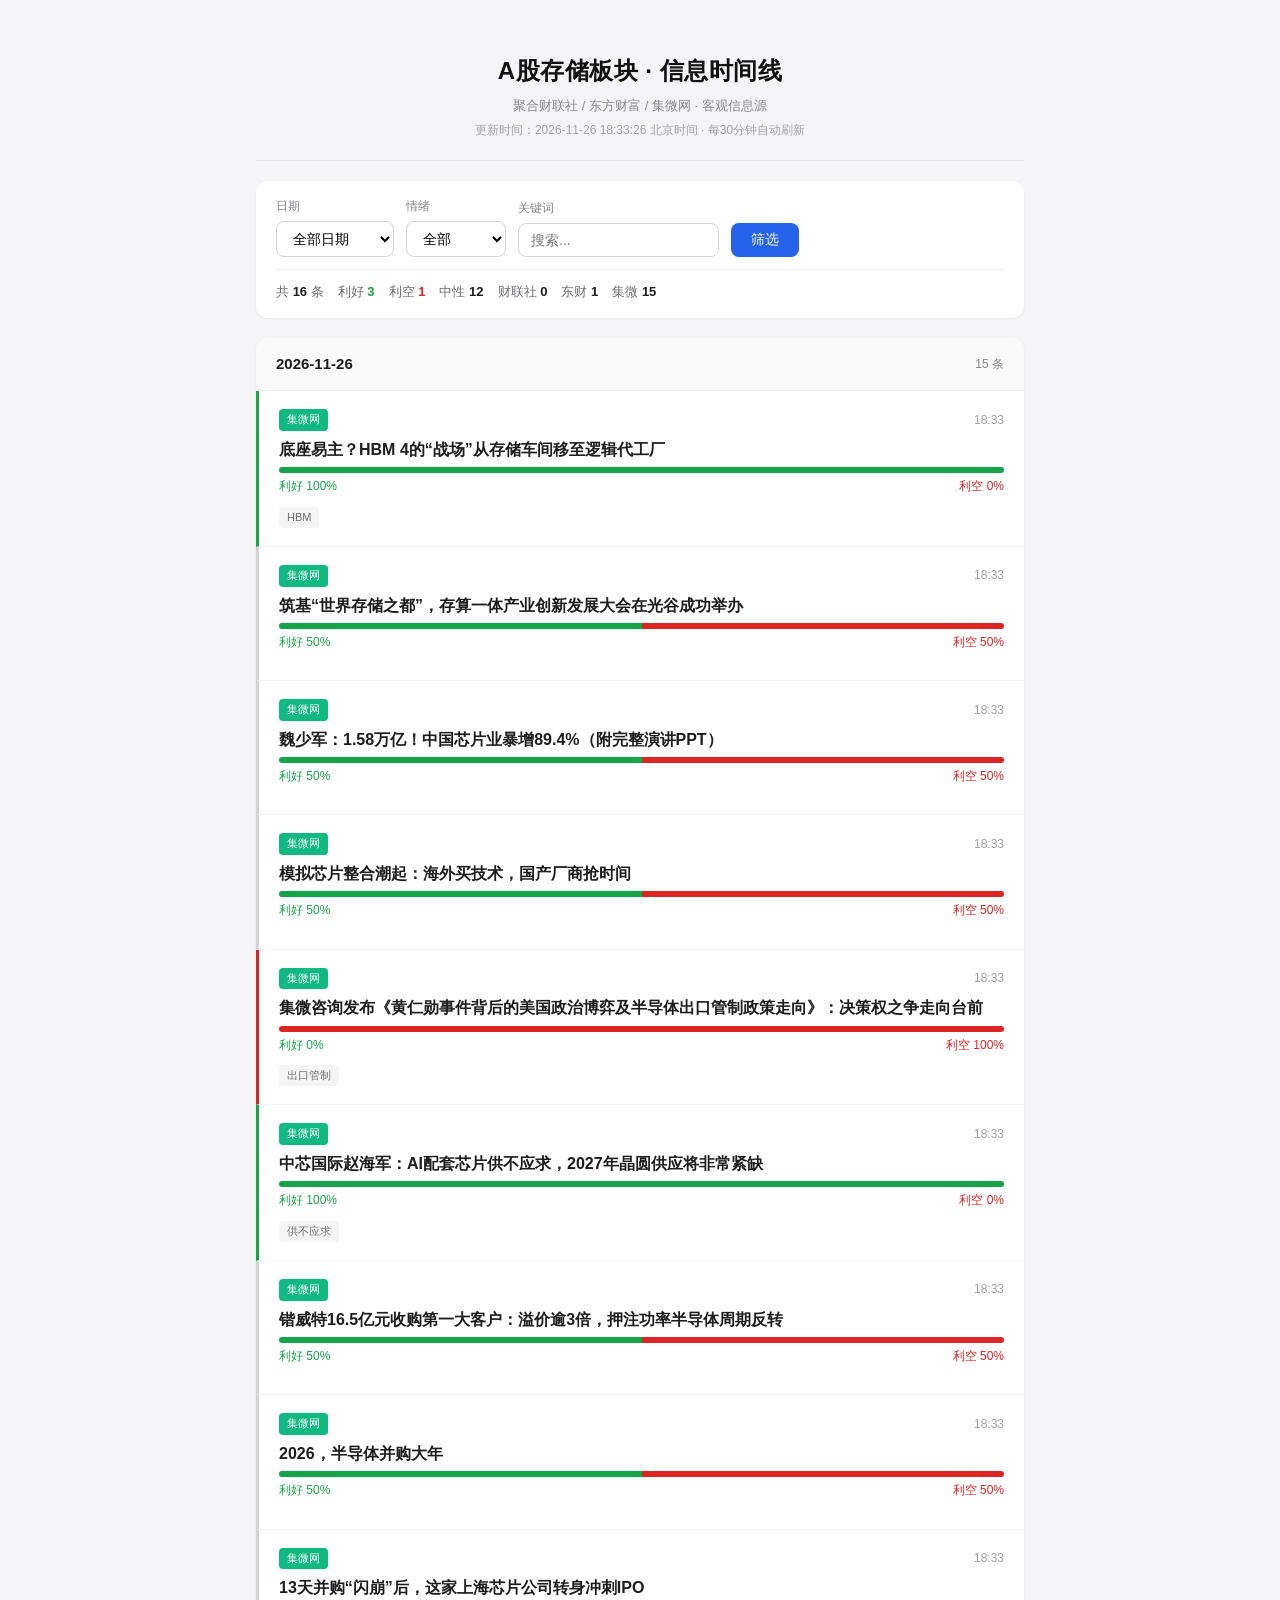
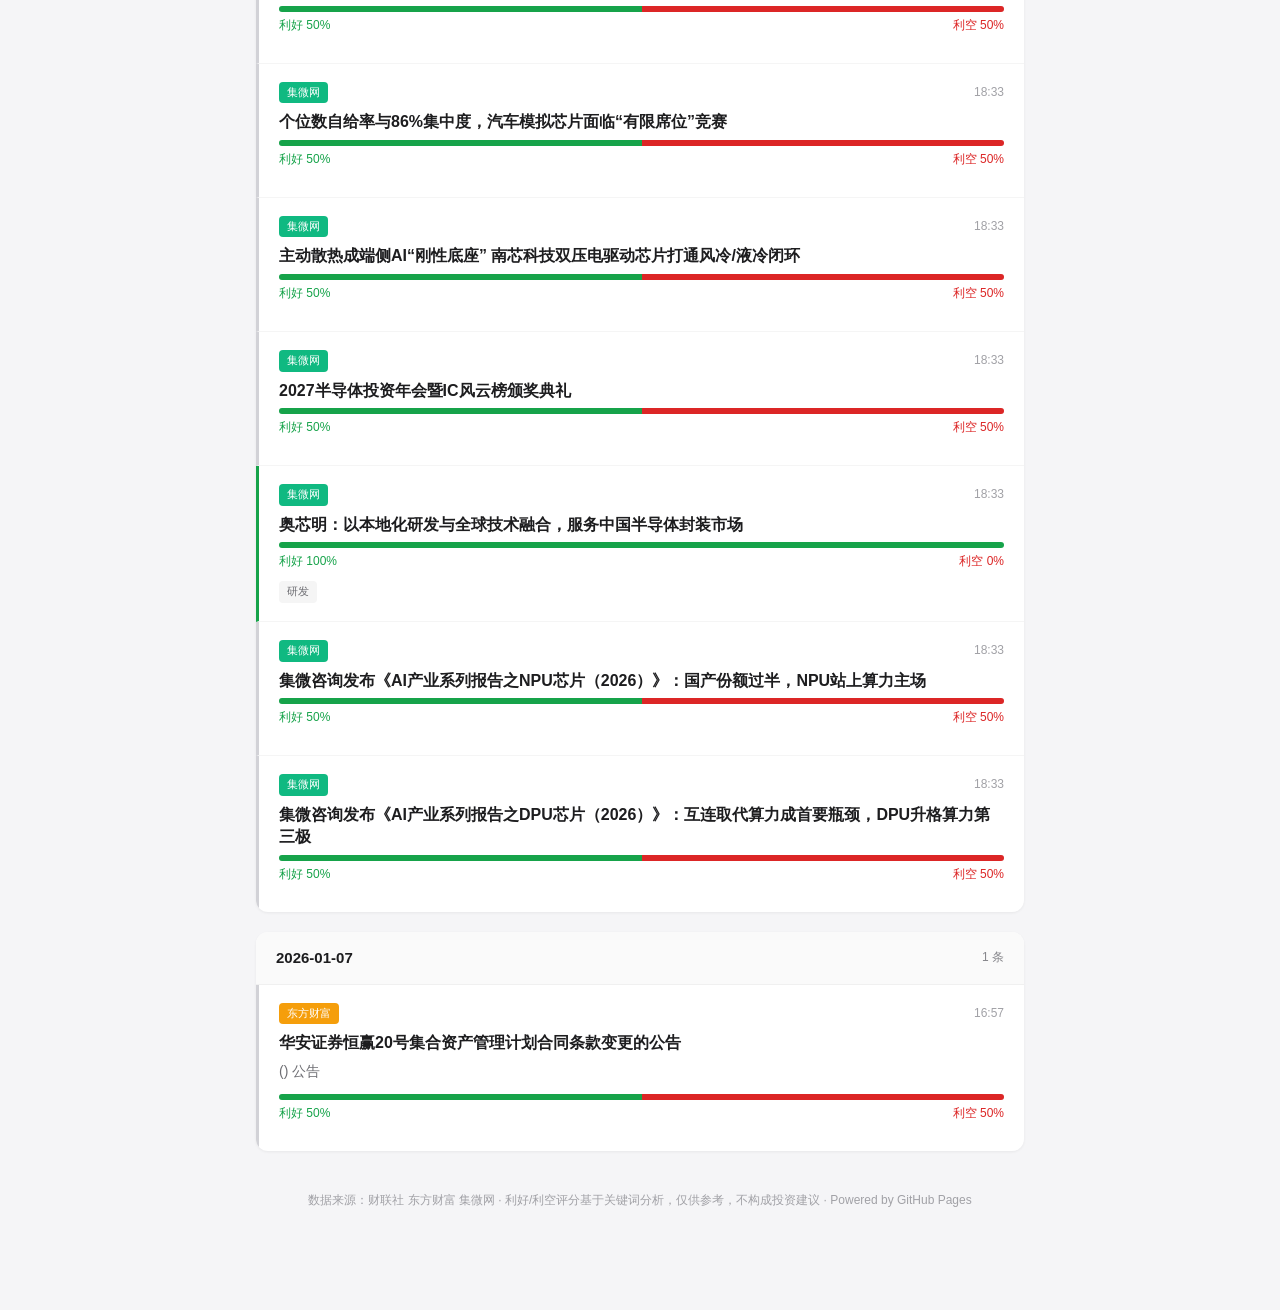
==== docs/index.html @ 9d56279b "auto update 2026-11-26 18:33" ====
<!DOCTYPE html>
<html lang="zh-CN">
<head>
<meta charset="UTF-8">
<meta name="viewport" content="width=device-width, initial-scale=1.0">
<title>A股存储板块 · 信息时间线</title>
<style>
*,*::before,*::after{box-sizing:border-box;margin:0;padding:0}
body{font-family:-apple-system,BlinkMacSystemFont,"Segoe UI","PingFang SC","Hiragino Sans GB","Microsoft YaHei",sans-serif;background:#f5f5f7;color:#1d1d1f;line-height:1.6}
a{color:#2563eb;text-decoration:none}a:hover{text-decoration:underline}
.app{max-width:800px;margin:0 auto;padding:20px 16px 60px}
.header{text-align:center;padding:32px 0 20px;border-bottom:1px solid #e5e5e5;margin-bottom:20px}
.header h1{font-size:24px;font-weight:700;color:#111;letter-spacing:.5px}
.subtitle{font-size:13px;color:#86868b;margin-top:6px}
.update-time{font-size:12px;color:#a1a1a6;margin-top:4px}
.toolbar{background:#fff;border-radius:12px;padding:16px 20px;margin-bottom:20px;box-shadow:0 1px 3px rgba(0,0,0,.06)}
.filter-row{display:flex;gap:12px;align-items:flex-end;flex-wrap:wrap}
.filter-group{display:flex;flex-direction:column;gap:4px}
.filter-group label{font-size:12px;color:#86868b;font-weight:500}
.filter-group select,.filter-group input{padding:8px 12px;border:1px solid #d2d2d7;border-radius:8px;font-size:14px;outline:none;background:#fff;min-width:100px}
.filter-group select:focus,.filter-group input:focus{border-color:#2563eb;box-shadow:0 0 0 3px rgba(37,99,235,.1)}
.btn{padding:8px 20px;background:#2563eb;color:#fff;border:none;border-radius:8px;font-size:14px;cursor:pointer;font-weight:500}
.btn:hover{background:#1d4ed8}
.stats-bar{display:flex;gap:14px;margin-top:12px;padding-top:12px;border-top:1px solid #f0f0f0;flex-wrap:wrap;font-size:13px;color:#6e6e73}
.stats-bar strong{color:#1d1d1f}.bullish strong{color:#16a34a}.bearish strong{color:#dc2626}
.timeline{display:flex;flex-direction:column;gap:20px}
.day-group{background:#fff;border-radius:12px;overflow:hidden;box-shadow:0 1px 3px rgba(0,0,0,.06)}
.day-header{padding:14px 20px;background:#fafafa;border-bottom:1px solid #f0f0f0;display:flex;justify-content:space-between;align-items:center}
.day-label{font-weight:600;font-size:15px}
.day-count{font-size:12px;color:#86868b}
.event-card{padding:18px 20px;border-bottom:1px solid #f5f5f5;transition:background .15s}
.event-card:last-child{border-bottom:none}
.event-card:hover{background:#fafafa}
.sentiment-bullish{border-left:3px solid #16a34a}
.sentiment-bearish{border-left:3px solid #dc2626}
.sentiment-neutral{border-left:3px solid #d2d2d7}
.event-header{display:flex;justify-content:space-between;align-items:center;margin-bottom:8px}
.source-badge{display:inline-block;padding:2px 8px;border-radius:4px;font-size:11px;color:#fff;font-weight:500}
.event-time{font-size:12px;color:#a1a1a6}
.event-title{font-size:16px;font-weight:600;margin-bottom:6px;line-height:1.4}
.event-title a{color:inherit}.event-title a:hover{color:#2563eb;text-decoration:none}
.event-summary{font-size:14px;color:#6e6e73;margin-bottom:12px;line-height:1.5}
.sentiment-bar-container{margin-bottom:10px}
.sentiment-bar{height:6px;border-radius:3px;overflow:hidden;display:flex;background:#f0f0f0}
.bullish-fill{background:#16a34a;height:100%}
.bearish-fill{background:#dc2626;height:100%}
.sentiment-labels{display:flex;justify-content:space-between;margin-top:4px;font-size:12px;font-weight:500}
.bullish-label{color:#16a34a}.bearish-label{color:#dc2626}
.event-footer{margin-top:4px}
.event-tags{display:flex;flex-wrap:wrap;gap:6px}
.stock-tag{display:inline-block;padding:2px 8px;background:#eff6ff;color:#1e40af;border-radius:4px;font-size:12px;font-weight:500}
.kw-tag{display:inline-block;padding:2px 8px;background:#f5f5f5;color:#6e6e73;border-radius:4px;font-size:11px}
.footer{text-align:center;padding:40px 0;color:#a1a1a6;font-size:12px}
@media(max-width:600px){.filter-row{flex-direction:column}.event-card{padding:14px 16px}.stats-bar{gap:8px;font-size:12px}}
</style>
</head>
<body>
<div class="app">
<header class="header">
<h1>A股存储板块 · 信息时间线</h1>
<p class="subtitle">聚合财联社 / 东方财富 / 集微网 · 客观信息源</p>
<p class="update-time">更新时间：2026-11-26 18:33:26 北京时间 · 每30分钟自动刷新</p>
</header>
<div class="toolbar">
<div class="filter-row">
<div class="filter-group"><label>日期</label><select id="dateFilter"><option value="">全部日期</option></select></div>
<div class="filter-group"><label>情绪</label><select id="sentimentFilter"><option value="all">全部</option><option value="bullish">利好</option><option value="bearish">利空</option><option value="neutral">中性</option></select></div>
<div class="filter-group"><label>关键词</label><input type="text" id="keywordFilter" placeholder="搜索..."></div>
<button class="btn" id="searchBtn">筛选</button>
</div>
<div class="stats-bar">
<span>共 <strong id="statTotal">0</strong> 条</span>
<span class="bullish">利好 <strong id="statBullish">0</strong></span>
<span class="bearish">利空 <strong id="statBearish">0</strong></span>
<span>中性 <strong id="statNeutral">0</strong></span>
<span>财联社 <strong id="statCls">0</strong></span>
<span>东财 <strong id="statEm">0</strong></span>
<span>集微 <strong id="statJw">0</strong></span>
</div>
</div>
<main class="timeline" id="timeline"></main>
<footer class="footer">数据来源：财联社 东方财富 集微网 · 利好/利空评分基于关键词分析，仅供参考，不构成投资建议 · Powered by GitHub Pages</footer>
</div>
<script>
var DATA = {"events": [{"title": "底座易主？HBM 4的“战场”从存储车间移至逻辑代工厂", "summary": "底座易主？HBM 4的“战场”从存储车间移至逻辑代工厂", "source": "jiwei", "source_url": "https://www.laoyaoba.com/n/1146400", "published_at": "2026-11-26T18:33:25", "stocks": [], "stock_names": [], "bullish_pct": 100, "bearish_pct": 0, "sentiment": "bullish", "keywords_matched": ["HBM"]}, {"title": "筑基“世界存储之都”，存算一体产业创新发展大会在光谷成功举办", "summary": "筑基“世界存储之都”，存算一体产业创新发展大会在光谷成功举办", "source": "jiwei", "source_url": "https://www.laoyaoba.com/n/1144261", "published_at": "2026-11-26T18:33:25", "stocks": [], "stock_names": [], "bullish_pct": 50, "bearish_pct": 50, "sentiment": "neutral", "keywords_matched": []}, {"title": "魏少军：1.58万亿！中国芯片业暴增89.4%（附完整演讲PPT）", "summary": "魏少军：1.58万亿！中国芯片业暴增89.4%（附完整演讲PPT）", "source": "jiwei", "source_url": "https://www.laoyaoba.com/n/1143173", "published_at": "2026-11-26T18:33:25", "stocks": [], "stock_names": [], "bullish_pct": 50, "bearish_pct": 50, "sentiment": "neutral", "keywords_matched": []}, {"title": "模拟芯片整合潮起：海外买技术，国产厂商抢时间", "summary": "模拟芯片整合潮起：海外买技术，国产厂商抢时间", "source": "jiwei", "source_url": "https://www.laoyaoba.com/n/1142632", "published_at": "2026-11-26T18:33:25", "stocks": [], "stock_names": [], "bullish_pct": 50, "bearish_pct": 50, "sentiment": "neutral", "keywords_matched": []}, {"title": "集微咨询发布《黄仁勋事件背后的美国政治博弈及半导体出口管制政策走向》：决策权之争走向台前", "summary": "集微咨询发布《黄仁勋事件背后的美国政治博弈及半导体出口管制政策走向》：决策权之争走向台前", "source": "jiwei", "source_url": "https://www.laoyaoba.com/n/1140486", "published_at": "2026-11-26T18:33:25", "stocks": [], "stock_names": [], "bullish_pct": 0, "bearish_pct": 100, "sentiment": "bearish", "keywords_matched": ["出口管制"]}, {"title": "中芯国际赵海军：AI配套芯片供不应求，2027年晶圆供应将非常紧缺", "summary": "中芯国际赵海军：AI配套芯片供不应求，2027年晶圆供应将非常紧缺", "source": "jiwei", "source_url": "https://www.laoyaoba.com/n/1140103", "published_at": "2026-11-26T18:33:25", "stocks": [], "stock_names": [], "bullish_pct": 100, "bearish_pct": 0, "sentiment": "bullish", "keywords_matched": ["供不应求"]}, {"title": "锴威特16.5亿元收购第一大客户：溢价逾3倍，押注功率半导体周期反转", "summary": "锴威特16.5亿元收购第一大客户：溢价逾3倍，押注功率半导体周期反转", "source": "jiwei", "source_url": "https://www.laoyaoba.com/n/1139674", "published_at": "2026-11-26T18:33:25", "stocks": [], "stock_names": [], "bullish_pct": 50, "bearish_pct": 50, "sentiment": "neutral", "keywords_matched": []}, {"title": "2026，半导体并购大年", "summary": "2026，半导体并购大年", "source": "jiwei", "source_url": "https://www.laoyaoba.com/n/1139055", "published_at": "2026-11-26T18:33:25", "stocks": [], "stock_names": [], "bullish_pct": 50, "bearish_pct": 50, "sentiment": "neutral", "keywords_matched": []}, {"title": "13天并购“闪崩”后，这家上海芯片公司转身冲刺IPO", "summary": "13天并购“闪崩”后，这家上海芯片公司转身冲刺IPO", "source": "jiwei", "source_url": "https://www.laoyaoba.com/n/1138943", "published_at": "2026-11-26T18:33:25", "stocks": [], "stock_names": [], "bullish_pct": 50, "bearish_pct": 50, "sentiment": "neutral", "keywords_matched": []}, {"title": "个位数自给率与86%集中度，汽车模拟芯片面临“有限席位”竞赛", "summary": "个位数自给率与86%集中度，汽车模拟芯片面临“有限席位”竞赛", "source": "jiwei", "source_url": "https://www.laoyaoba.com/n/1138867", "published_at": "2026-11-26T18:33:25", "stocks": [], "stock_names": [], "bullish_pct": 50, "bearish_pct": 50, "sentiment": "neutral", "keywords_matched": []}, {"title": "主动散热成端侧AI“刚性底座” 南芯科技双压电驱动芯片打通风冷/液冷闭环", "summary": "主动散热成端侧AI“刚性底座” 南芯科技双压电驱动芯片打通风冷/液冷闭环", "source": "jiwei", "source_url": "https://www.laoyaoba.com/n/1145925", "published_at": "2026-11-26T18:33:25", "stocks": [], "stock_names": [], "bullish_pct": 50, "bearish_pct": 50, "sentiment": "neutral", "keywords_matched": []}, {"title": "2027半导体投资年会暨IC风云榜颁奖典礼", "summary": "2027半导体投资年会暨IC风云榜颁奖典礼", "source": "jiwei", "source_url": "https://www.laoyaoba.com/activity/csn/2027", "published_at": "2026-11-26T18:33:25", "stocks": [], "stock_names": [], "bullish_pct": 50, "bearish_pct": 50, "sentiment": "neutral", "keywords_matched": []}, {"title": "奥芯明：以本地化研发与全球技术融合，服务中国半导体封装市场", "summary": "奥芯明：以本地化研发与全球技术融合，服务中国半导体封装市场", "source": "jiwei", "source_url": "https://www.laoyaoba.com/n/1146871", "published_at": "2026-11-26T18:33:25", "stocks": [], "stock_names": [], "bullish_pct": 100, "bearish_pct": 0, "sentiment": "bullish", "keywords_matched": ["研发"]}, {"title": "集微咨询发布《AI产业系列报告之NPU芯片（2026）》：国产份额过半，NPU站上算力主场", "summary": "集微咨询发布《AI产业系列报告之NPU芯片（2026）》：国产份额过半，NPU站上算力主场", "source": "jiwei", "source_url": "https://www.laoyaoba.com/n/1140241", "published_at": "2026-11-26T18:33:25", "stocks": [], "stock_names": [], "bullish_pct": 50, "bearish_pct": 50, "sentiment": "neutral", "keywords_matched": []}, {"title": "集微咨询发布《AI产业系列报告之DPU芯片（2026）》：互连取代算力成首要瓶颈，DPU升格算力第三极", "summary": "集微咨询发布《AI产业系列报告之DPU芯片（2026）》：互连取代算力成首要瓶颈，DPU升格算力第三极", "source": "jiwei", "source_url": "https://www.laoyaoba.com/n/1140252", "published_at": "2026-11-26T18:33:25", "stocks": [], "stock_names": [], "bullish_pct": 50, "bearish_pct": 50, "sentiment": "neutral", "keywords_matched": []}, {"title": "华安证券恒赢20号集合资产管理计划合同条款变更的公告", "summary": "() 公告", "source": "eastmoney", "source_url": "", "published_at": "2026-01-07T16:57:51", "stocks": [], "stock_names": [], "bullish_pct": 50, "bearish_pct": 50, "sentiment": "neutral", "keywords_matched": []}], "grouped": {"2026-11-26": [{"title": "底座易主？HBM 4的“战场”从存储车间移至逻辑代工厂", "summary": "底座易主？HBM 4的“战场”从存储车间移至逻辑代工厂", "source": "jiwei", "source_url": "https://www.laoyaoba.com/n/1146400", "published_at": "2026-11-26T18:33:25", "stocks": [], "stock_names": [], "bullish_pct": 100, "bearish_pct": 0, "sentiment": "bullish", "keywords_matched": ["HBM"]}, {"title": "筑基“世界存储之都”，存算一体产业创新发展大会在光谷成功举办", "summary": "筑基“世界存储之都”，存算一体产业创新发展大会在光谷成功举办", "source": "jiwei", "source_url": "https://www.laoyaoba.com/n/1144261", "published_at": "2026-11-26T18:33:25", "stocks": [], "stock_names": [], "bullish_pct": 50, "bearish_pct": 50, "sentiment": "neutral", "keywords_matched": []}, {"title": "魏少军：1.58万亿！中国芯片业暴增89.4%（附完整演讲PPT）", "summary": "魏少军：1.58万亿！中国芯片业暴增89.4%（附完整演讲PPT）", "source": "jiwei", "source_url": "https://www.laoyaoba.com/n/1143173", "published_at": "2026-11-26T18:33:25", "stocks": [], "stock_names": [], "bullish_pct": 50, "bearish_pct": 50, "sentiment": "neutral", "keywords_matched": []}, {"title": "模拟芯片整合潮起：海外买技术，国产厂商抢时间", "summary": "模拟芯片整合潮起：海外买技术，国产厂商抢时间", "source": "jiwei", "source_url": "https://www.laoyaoba.com/n/1142632", "published_at": "2026-11-26T18:33:25", "stocks": [], "stock_names": [], "bullish_pct": 50, "bearish_pct": 50, "sentiment": "neutral", "keywords_matched": []}, {"title": "集微咨询发布《黄仁勋事件背后的美国政治博弈及半导体出口管制政策走向》：决策权之争走向台前", "summary": "集微咨询发布《黄仁勋事件背后的美国政治博弈及半导体出口管制政策走向》：决策权之争走向台前", "source": "jiwei", "source_url": "https://www.laoyaoba.com/n/1140486", "published_at": "2026-11-26T18:33:25", "stocks": [], "stock_names": [], "bullish_pct": 0, "bearish_pct": 100, "sentiment": "bearish", "keywords_matched": ["出口管制"]}, {"title": "中芯国际赵海军：AI配套芯片供不应求，2027年晶圆供应将非常紧缺", "summary": "中芯国际赵海军：AI配套芯片供不应求，2027年晶圆供应将非常紧缺", "source": "jiwei", "source_url": "https://www.laoyaoba.com/n/1140103", "published_at": "2026-11-26T18:33:25", "stocks": [], "stock_names": [], "bullish_pct": 100, "bearish_pct": 0, "sentiment": "bullish", "keywords_matched": ["供不应求"]}, {"title": "锴威特16.5亿元收购第一大客户：溢价逾3倍，押注功率半导体周期反转", "summary": "锴威特16.5亿元收购第一大客户：溢价逾3倍，押注功率半导体周期反转", "source": "jiwei", "source_url": "https://www.laoyaoba.com/n/1139674", "published_at": "2026-11-26T18:33:25", "stocks": [], "stock_names": [], "bullish_pct": 50, "bearish_pct": 50, "sentiment": "neutral", "keywords_matched": []}, {"title": "2026，半导体并购大年", "summary": "2026，半导体并购大年", "source": "jiwei", "source_url": "https://www.laoyaoba.com/n/1139055", "published_at": "2026-11-26T18:33:25", "stocks": [], "stock_names": [], "bullish_pct": 50, "bearish_pct": 50, "sentiment": "neutral", "keywords_matched": []}, {"title": "13天并购“闪崩”后，这家上海芯片公司转身冲刺IPO", "summary": "13天并购“闪崩”后，这家上海芯片公司转身冲刺IPO", "source": "jiwei", "source_url": "https://www.laoyaoba.com/n/1138943", "published_at": "2026-11-26T18:33:25", "stocks": [], "stock_names": [], "bullish_pct": 50, "bearish_pct": 50, "sentiment": "neutral", "keywords_matched": []}, {"title": "个位数自给率与86%集中度，汽车模拟芯片面临“有限席位”竞赛", "summary": "个位数自给率与86%集中度，汽车模拟芯片面临“有限席位”竞赛", "source": "jiwei", "source_url": "https://www.laoyaoba.com/n/1138867", "published_at": "2026-11-26T18:33:25", "stocks": [], "stock_names": [], "bullish_pct": 50, "bearish_pct": 50, "sentiment": "neutral", "keywords_matched": []}, {"title": "主动散热成端侧AI“刚性底座” 南芯科技双压电驱动芯片打通风冷/液冷闭环", "summary": "主动散热成端侧AI“刚性底座” 南芯科技双压电驱动芯片打通风冷/液冷闭环", "source": "jiwei", "source_url": "https://www.laoyaoba.com/n/1145925", "published_at": "2026-11-26T18:33:25", "stocks": [], "stock_names": [], "bullish_pct": 50, "bearish_pct": 50, "sentiment": "neutral", "keywords_matched": []}, {"title": "2027半导体投资年会暨IC风云榜颁奖典礼", "summary": "2027半导体投资年会暨IC风云榜颁奖典礼", "source": "jiwei", "source_url": "https://www.laoyaoba.com/activity/csn/2027", "published_at": "2026-11-26T18:33:25", "stocks": [], "stock_names": [], "bullish_pct": 50, "bearish_pct": 50, "sentiment": "neutral", "keywords_matched": []}, {"title": "奥芯明：以本地化研发与全球技术融合，服务中国半导体封装市场", "summary": "奥芯明：以本地化研发与全球技术融合，服务中国半导体封装市场", "source": "jiwei", "source_url": "https://www.laoyaoba.com/n/1146871", "published_at": "2026-11-26T18:33:25", "stocks": [], "stock_names": [], "bullish_pct": 100, "bearish_pct": 0, "sentiment": "bullish", "keywords_matched": ["研发"]}, {"title": "集微咨询发布《AI产业系列报告之NPU芯片（2026）》：国产份额过半，NPU站上算力主场", "summary": "集微咨询发布《AI产业系列报告之NPU芯片（2026）》：国产份额过半，NPU站上算力主场", "source": "jiwei", "source_url": "https://www.laoyaoba.com/n/1140241", "published_at": "2026-11-26T18:33:25", "stocks": [], "stock_names": [], "bullish_pct": 50, "bearish_pct": 50, "sentiment": "neutral", "keywords_matched": []}, {"title": "集微咨询发布《AI产业系列报告之DPU芯片（2026）》：互连取代算力成首要瓶颈，DPU升格算力第三极", "summary": "集微咨询发布《AI产业系列报告之DPU芯片（2026）》：互连取代算力成首要瓶颈，DPU升格算力第三极", "source": "jiwei", "source_url": "https://www.laoyaoba.com/n/1140252", "published_at": "2026-11-26T18:33:25", "stocks": [], "stock_names": [], "bullish_pct": 50, "bearish_pct": 50, "sentiment": "neutral", "keywords_matched": []}], "2026-01-07": [{"title": "华安证券恒赢20号集合资产管理计划合同条款变更的公告", "summary": "() 公告", "source": "eastmoney", "source_url": "", "published_at": "2026-01-07T16:57:51", "stocks": [], "stock_names": [], "bullish_pct": 50, "bearish_pct": 50, "sentiment": "neutral", "keywords_matched": []}]}, "stats": {"total": 16, "bullish": 3, "bearish": 1, "neutral": 12, "by_source": {"jiwei": 15, "eastmoney": 1}}, "generated_at": "2026-11-26 18:33:26"};
var SOURCE_LABELS = {cninfo:'巨潮资讯网',eastmoney:'东方财富',cls:'财联社',jiwei:'集微网'};
var SOURCE_COLORS = {cninfo:'#6366f1',eastmoney:'#f59e0b',cls:'#ef4444',jiwei:'#10b981'};

(function(){
var all=DATA.events,stats=DATA.stats;
document.title='A股存储板块 · 信息时间线 ('+stats.total+'条)';
document.getElementById('statTotal').textContent=stats.total;
document.getElementById('statBullish').textContent=stats.bullish;
document.getElementById('statBearish').textContent=stats.bearish;
document.getElementById('statNeutral').textContent=stats.neutral;
var by=stats.by_source||{};
document.getElementById('statCls').textContent=by.cls||0;
document.getElementById('statEm').textContent=(by.eastmoney||0);
document.getElementById('statJw').textContent=by.jiwei||0;

// 日期列表
var days=Object.keys(DATA.grouped).sort().reverse();
var sel=document.getElementById('dateFilter');
days.forEach(function(d){var o=document.createElement('option');o.value=d;o.textContent=d;sel.appendChild(o);});

// 渲染
renderTimeline();

document.getElementById('searchBtn').addEventListener('click',renderTimeline);
document.getElementById('keywordFilter').addEventListener('keydown',function(e){if(e.key==='Enter')renderTimeline();});

function renderTimeline(){
var dateFilter=document.getElementById('dateFilter').value;
var sentFilter=document.getElementById('sentimentFilter').value;
var kw=document.getElementById('keywordFilter').value.toLowerCase();

var filtered=all.filter(function(e){
if(dateFilter&&e.published_at.slice(0,10)!==dateFilter)return false;
if(sentFilter!=='all'&&e.sentiment!==sentFilter)return false;
if(kw&&(e.title+e.summary).toLowerCase().indexOf(kw)===-1)return false;
return true;
});

var grouped={};
filtered.forEach(function(e){
var day=e.published_at.slice(0,10)||'unknown';
if(!grouped[day])grouped[day]=[];
grouped[day].push(e);
});
var fdays=Object.keys(grouped).sort().reverse();

var html='';
if(fdays.length===0){html='<div style="text-align:center;padding:60px;color:#86868b">暂无匹配数据</div>';}
else{fdays.forEach(function(day){
var events=grouped[day];
html+='<div class="day-group"><div class="day-header"><span class="day-label">'+day+'</span><span class="day-count">'+events.length+' 条</span></div><div class="day-items">';
events.forEach(function(e){html+=renderEvent(e);});
html+='</div></div>';
});}
document.getElementById('timeline').innerHTML=html;
}

function renderEvent(e){
var cls=e.sentiment==='bullish'?'sentiment-bullish':e.sentiment==='bearish'?'sentiment-bearish':'sentiment-neutral';
var time=e.published_at?e.published_at.slice(11,16):'--:--';
var stockTags=(e.stock_names||[]).map(function(n){return'<span class="stock-tag">'+esc(n)+'</span>';}).join('');
var kwTags=(e.keywords_matched||[]).slice(0,5).map(function(k){return'<span class="kw-tag">'+esc(k)+'</span>';}).join('');
var color=SOURCE_COLORS[e.source]||'#999';
var label=SOURCE_LABELS[e.source]||e.source;
var link=e.source_url?'<a href="'+esc(e.source_url)+'" target="_blank" rel="noopener">'+esc(e.title)+'</a>':esc(e.title);
var summary=(e.summary&&e.summary!==e.title)?'<p class="event-summary">'+esc(e.summary)+'</p>':'';
return'<div class="event-card '+cls+'"><div class="event-header"><span class="source-badge" style="background:'+color+'">'+label+'</span><span class="event-time">'+time+'</span></div><h3 class="event-title">'+link+'</h3>'+summary+'<div class="sentiment-bar-container"><div class="sentiment-bar"><div class="sentiment-fill bullish-fill" style="width:'+e.bullish_pct+'%"></div><div class="sentiment-fill bearish-fill" style="width:'+e.bearish_pct+'%"></div></div><div class="sentiment-labels"><span class="bullish-label">利好 '+e.bullish_pct+'%</span><span class="bearish-label">利空 '+e.bearish_pct+'%</span></div></div><div class="event-footer"><div class="event-tags">'+stockTags+kwTags+'</div></div></div>';
}

function esc(s){var d=document.createElement('div');d.textContent=s;return d.innerHTML;}
})();
</script>
</body>
</html>
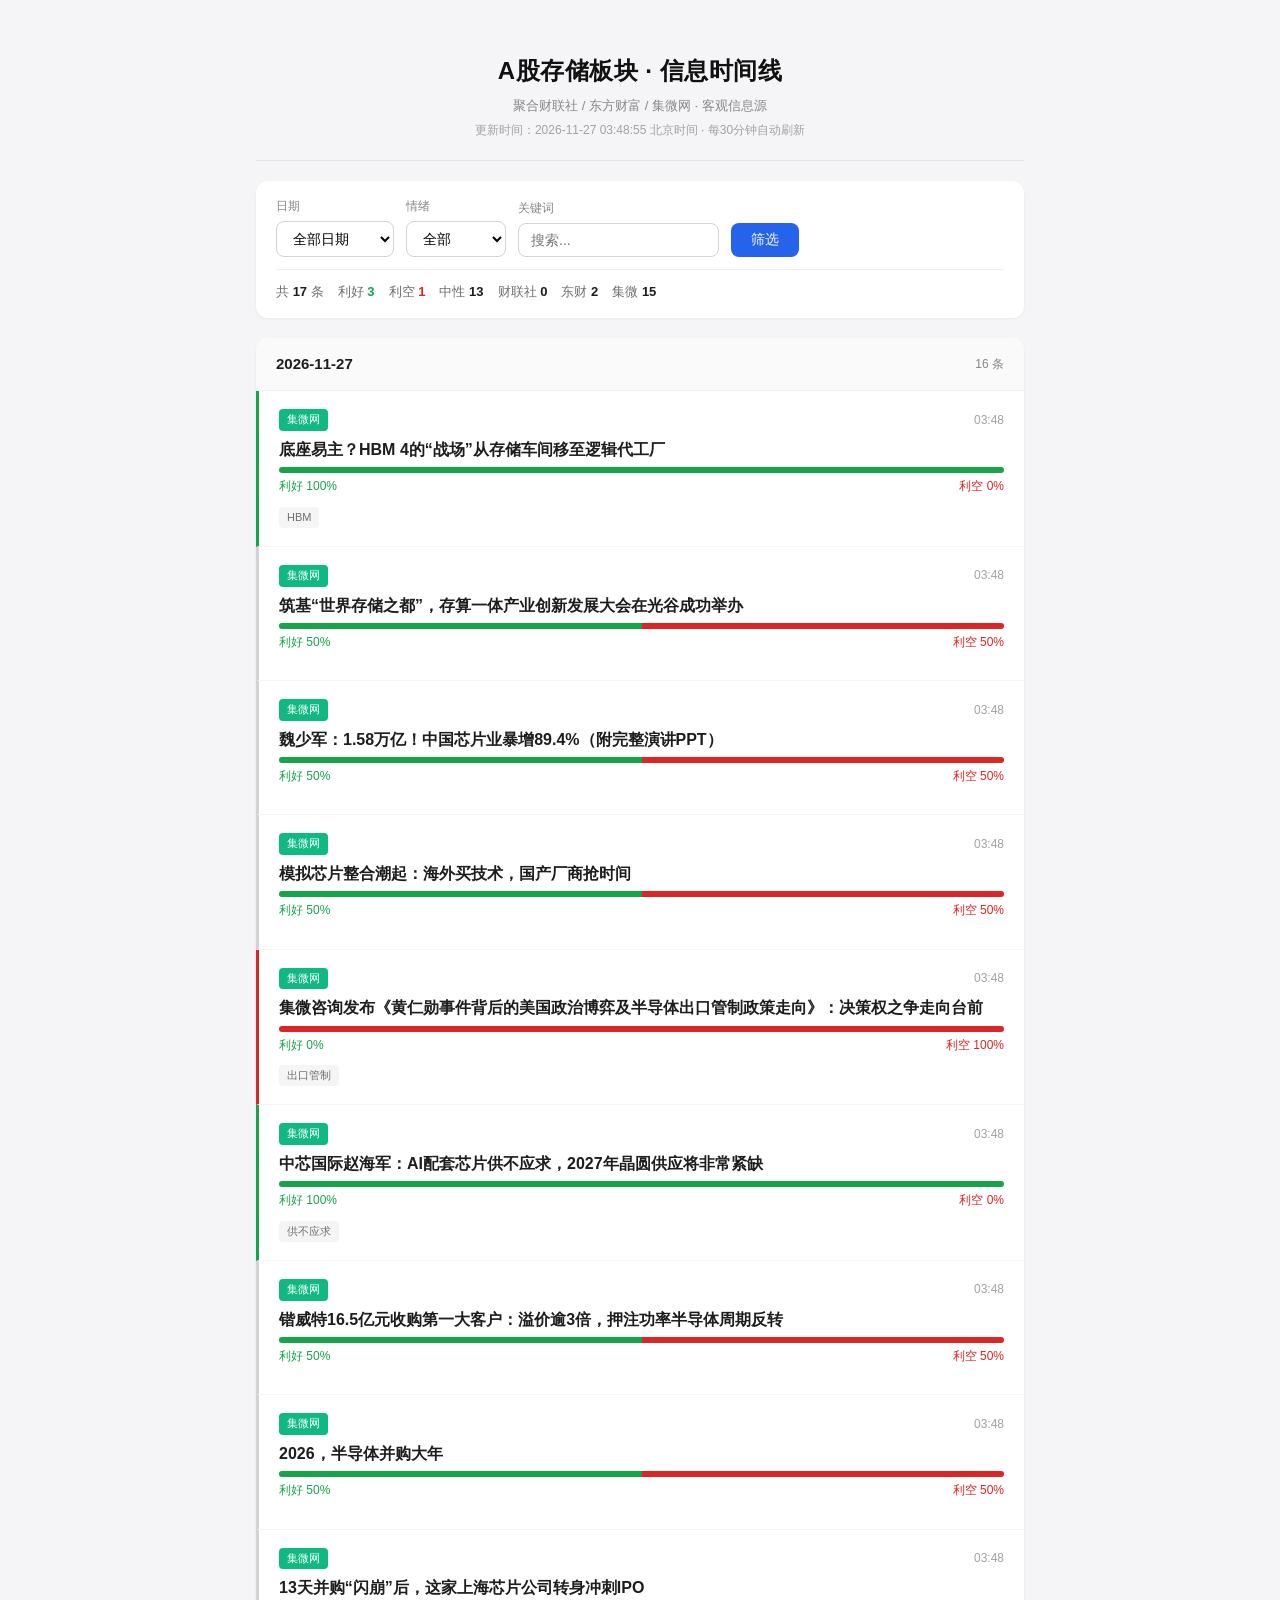
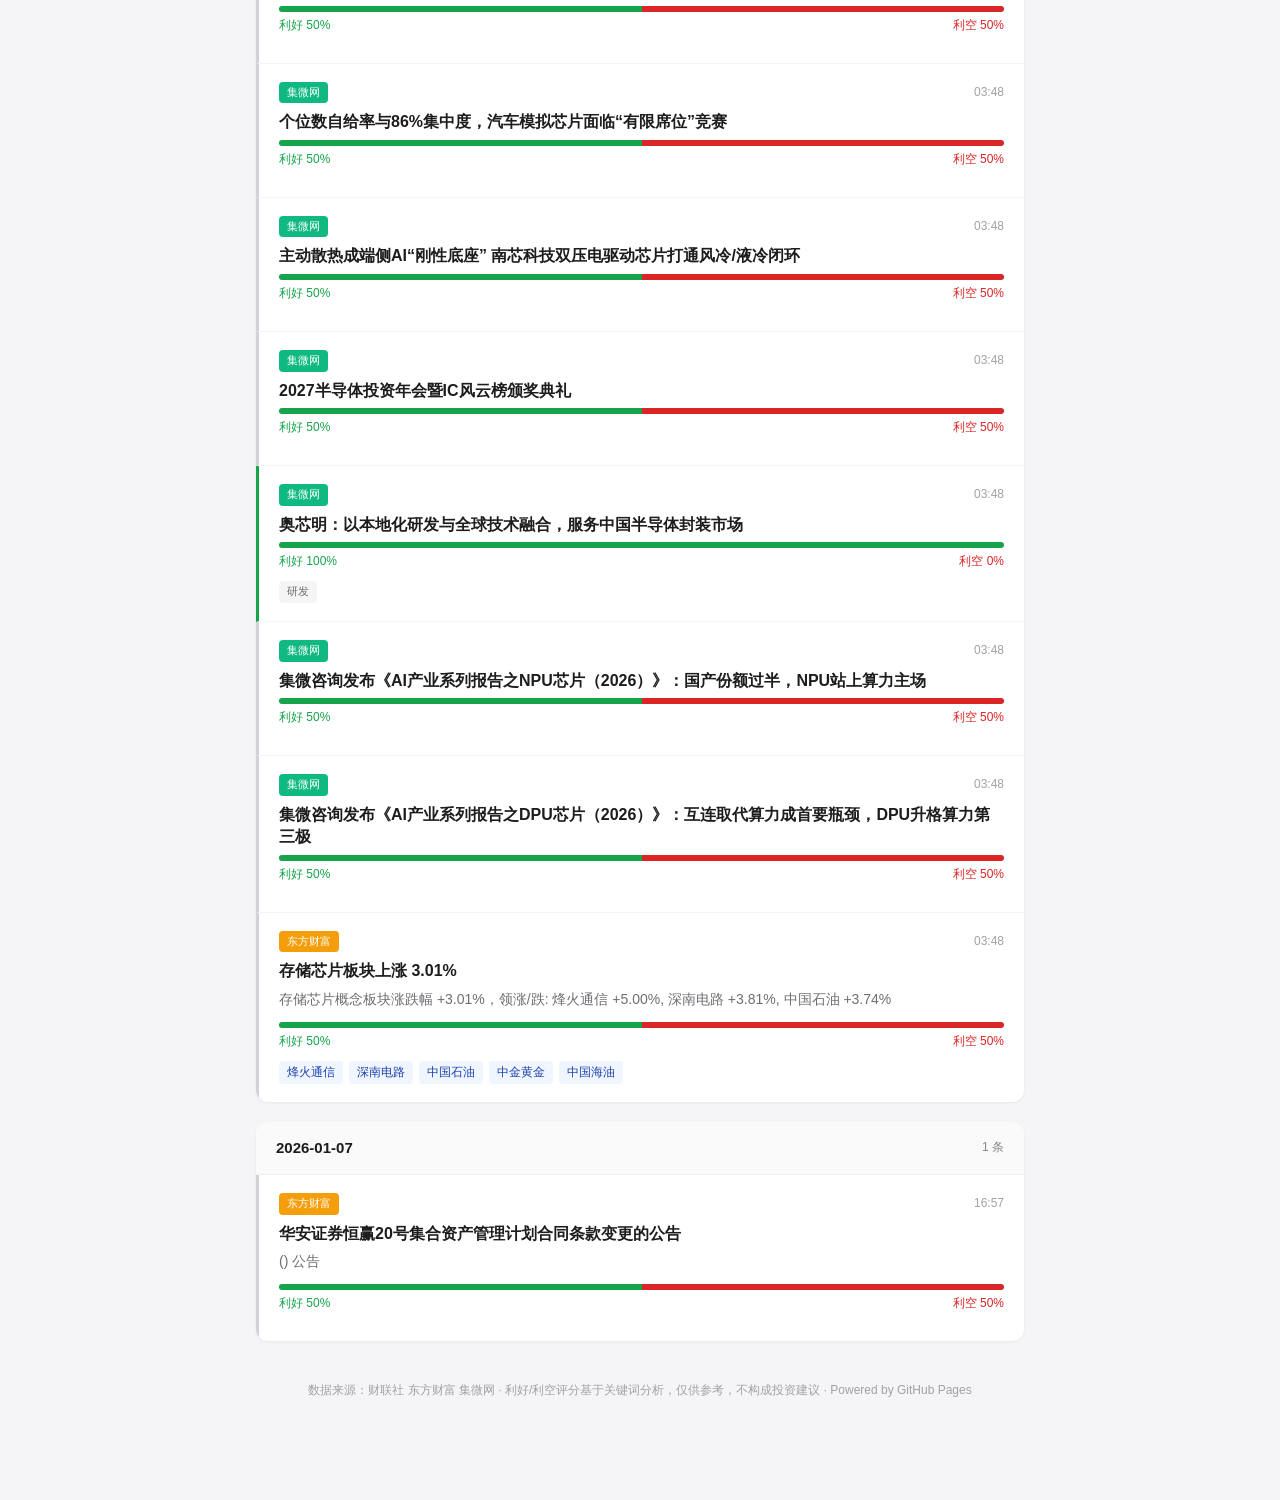
==== commit c56e6ac4: "auto update 2026-11-27 03:48" ====
--- a/docs/index.html
+++ b/docs/index.html
@@ -59,7 +59,7 @@
 <header class="header">
 <h1>A股存储板块 · 信息时间线</h1>
 <p class="subtitle">聚合财联社 / 东方财富 / 集微网 · 客观信息源</p>
-<p class="update-time">更新时间：2026-11-26 18:33:26 北京时间 · 每30分钟自动刷新</p>
+<p class="update-time">更新时间：2026-11-27 03:48:55 北京时间 · 每30分钟自动刷新</p>
 </header>
 <div class="toolbar">
 <div class="filter-row">
@@ -82,7 +82,7 @@
 <footer class="footer">数据来源：财联社 东方财富 集微网 · 利好/利空评分基于关键词分析，仅供参考，不构成投资建议 · Powered by GitHub Pages</footer>
 </div>
 <script>
-var DATA = {"events": [{"title": "底座易主？HBM 4的“战场”从存储车间移至逻辑代工厂", "summary": "底座易主？HBM 4的“战场”从存储车间移至逻辑代工厂", "source": "jiwei", "source_url": "https://www.laoyaoba.com/n/1146400", "published_at": "2026-11-26T18:33:25", "stocks": [], "stock_names": [], "bullish_pct": 100, "bearish_pct": 0, "sentiment": "bullish", "keywords_matched": ["HBM"]}, {"title": "筑基“世界存储之都”，存算一体产业创新发展大会在光谷成功举办", "summary": "筑基“世界存储之都”，存算一体产业创新发展大会在光谷成功举办", "source": "jiwei", "source_url": "https://www.laoyaoba.com/n/1144261", "published_at": "2026-11-26T18:33:25", "stocks": [], "stock_names": [], "bullish_pct": 50, "bearish_pct": 50, "sentiment": "neutral", "keywords_matched": []}, {"title": "魏少军：1.58万亿！中国芯片业暴增89.4%（附完整演讲PPT）", "summary": "魏少军：1.58万亿！中国芯片业暴增89.4%（附完整演讲PPT）", "source": "jiwei", "source_url": "https://www.laoyaoba.com/n/1143173", "published_at": "2026-11-26T18:33:25", "stocks": [], "stock_names": [], "bullish_pct": 50, "bearish_pct": 50, "sentiment": "neutral", "keywords_matched": []}, {"title": "模拟芯片整合潮起：海外买技术，国产厂商抢时间", "summary": "模拟芯片整合潮起：海外买技术，国产厂商抢时间", "source": "jiwei", "source_url": "https://www.laoyaoba.com/n/1142632", "published_at": "2026-11-26T18:33:25", "stocks": [], "stock_names": [], "bullish_pct": 50, "bearish_pct": 50, "sentiment": "neutral", "keywords_matched": []}, {"title": "集微咨询发布《黄仁勋事件背后的美国政治博弈及半导体出口管制政策走向》：决策权之争走向台前", "summary": "集微咨询发布《黄仁勋事件背后的美国政治博弈及半导体出口管制政策走向》：决策权之争走向台前", "source": "jiwei", "source_url": "https://www.laoyaoba.com/n/1140486", "published_at": "2026-11-26T18:33:25", "stocks": [], "stock_names": [], "bullish_pct": 0, "bearish_pct": 100, "sentiment": "bearish", "keywords_matched": ["出口管制"]}, {"title": "中芯国际赵海军：AI配套芯片供不应求，2027年晶圆供应将非常紧缺", "summary": "中芯国际赵海军：AI配套芯片供不应求，2027年晶圆供应将非常紧缺", "source": "jiwei", "source_url": "https://www.laoyaoba.com/n/1140103", "published_at": "2026-11-26T18:33:25", "stocks": [], "stock_names": [], "bullish_pct": 100, "bearish_pct": 0, "sentiment": "bullish", "keywords_matched": ["供不应求"]}, {"title": "锴威特16.5亿元收购第一大客户：溢价逾3倍，押注功率半导体周期反转", "summary": "锴威特16.5亿元收购第一大客户：溢价逾3倍，押注功率半导体周期反转", "source": "jiwei", "source_url": "https://www.laoyaoba.com/n/1139674", "published_at": "2026-11-26T18:33:25", "stocks": [], "stock_names": [], "bullish_pct": 50, "bearish_pct": 50, "sentiment": "neutral", "keywords_matched": []}, {"title": "2026，半导体并购大年", "summary": "2026，半导体并购大年", "source": "jiwei", "source_url": "https://www.laoyaoba.com/n/1139055", "published_at": "2026-11-26T18:33:25", "stocks": [], "stock_names": [], "bullish_pct": 50, "bearish_pct": 50, "sentiment": "neutral", "keywords_matched": []}, {"title": "13天并购“闪崩”后，这家上海芯片公司转身冲刺IPO", "summary": "13天并购“闪崩”后，这家上海芯片公司转身冲刺IPO", "source": "jiwei", "source_url": "https://www.laoyaoba.com/n/1138943", "published_at": "2026-11-26T18:33:25", "stocks": [], "stock_names": [], "bullish_pct": 50, "bearish_pct": 50, "sentiment": "neutral", "keywords_matched": []}, {"title": "个位数自给率与86%集中度，汽车模拟芯片面临“有限席位”竞赛", "summary": "个位数自给率与86%集中度，汽车模拟芯片面临“有限席位”竞赛", "source": "jiwei", "source_url": "https://www.laoyaoba.com/n/1138867", "published_at": "2026-11-26T18:33:25", "stocks": [], "stock_names": [], "bullish_pct": 50, "bearish_pct": 50, "sentiment": "neutral", "keywords_matched": []}, {"title": "主动散热成端侧AI“刚性底座” 南芯科技双压电驱动芯片打通风冷/液冷闭环", "summary": "主动散热成端侧AI“刚性底座” 南芯科技双压电驱动芯片打通风冷/液冷闭环", "source": "jiwei", "source_url": "https://www.laoyaoba.com/n/1145925", "published_at": "2026-11-26T18:33:25", "stocks": [], "stock_names": [], "bullish_pct": 50, "bearish_pct": 50, "sentiment": "neutral", "keywords_matched": []}, {"title": "2027半导体投资年会暨IC风云榜颁奖典礼", "summary": "2027半导体投资年会暨IC风云榜颁奖典礼", "source": "jiwei", "source_url": "https://www.laoyaoba.com/activity/csn/2027", "published_at": "2026-11-26T18:33:25", "stocks": [], "stock_names": [], "bullish_pct": 50, "bearish_pct": 50, "sentiment": "neutral", "keywords_matched": []}, {"title": "奥芯明：以本地化研发与全球技术融合，服务中国半导体封装市场", "summary": "奥芯明：以本地化研发与全球技术融合，服务中国半导体封装市场", "source": "jiwei", "source_url": "https://www.laoyaoba.com/n/1146871", "published_at": "2026-11-26T18:33:25", "stocks": [], "stock_names": [], "bullish_pct": 100, "bearish_pct": 0, "sentiment": "bullish", "keywords_matched": ["研发"]}, {"title": "集微咨询发布《AI产业系列报告之NPU芯片（2026）》：国产份额过半，NPU站上算力主场", "summary": "集微咨询发布《AI产业系列报告之NPU芯片（2026）》：国产份额过半，NPU站上算力主场", "source": "jiwei", "source_url": "https://www.laoyaoba.com/n/1140241", "published_at": "2026-11-26T18:33:25", "stocks": [], "stock_names": [], "bullish_pct": 50, "bearish_pct": 50, "sentiment": "neutral", "keywords_matched": []}, {"title": "集微咨询发布《AI产业系列报告之DPU芯片（2026）》：互连取代算力成首要瓶颈，DPU升格算力第三极", "summary": "集微咨询发布《AI产业系列报告之DPU芯片（2026）》：互连取代算力成首要瓶颈，DPU升格算力第三极", "source": "jiwei", "source_url": "https://www.laoyaoba.com/n/1140252", "published_at": "2026-11-26T18:33:25", "stocks": [], "stock_names": [], "bullish_pct": 50, "bearish_pct": 50, "sentiment": "neutral", "keywords_matched": []}, {"title": "华安证券恒赢20号集合资产管理计划合同条款变更的公告", "summary": "() 公告", "source": "eastmoney", "source_url": "", "published_at": "2026-01-07T16:57:51", "stocks": [], "stock_names": [], "bullish_pct": 50, "bearish_pct": 50, "sentiment": "neutral", "keywords_matched": []}], "grouped": {"2026-11-26": [{"title": "底座易主？HBM 4的“战场”从存储车间移至逻辑代工厂", "summary": "底座易主？HBM 4的“战场”从存储车间移至逻辑代工厂", "source": "jiwei", "source_url": "https://www.laoyaoba.com/n/1146400", "published_at": "2026-11-26T18:33:25", "stocks": [], "stock_names": [], "bullish_pct": 100, "bearish_pct": 0, "sentiment": "bullish", "keywords_matched": ["HBM"]}, {"title": "筑基“世界存储之都”，存算一体产业创新发展大会在光谷成功举办", "summary": "筑基“世界存储之都”，存算一体产业创新发展大会在光谷成功举办", "source": "jiwei", "source_url": "https://www.laoyaoba.com/n/1144261", "published_at": "2026-11-26T18:33:25", "stocks": [], "stock_names": [], "bullish_pct": 50, "bearish_pct": 50, "sentiment": "neutral", "keywords_matched": []}, {"title": "魏少军：1.58万亿！中国芯片业暴增89.4%（附完整演讲PPT）", "summary": "魏少军：1.58万亿！中国芯片业暴增89.4%（附完整演讲PPT）", "source": "jiwei", "source_url": "https://www.laoyaoba.com/n/1143173", "published_at": "2026-11-26T18:33:25", "stocks": [], "stock_names": [], "bullish_pct": 50, "bearish_pct": 50, "sentiment": "neutral", "keywords_matched": []}, {"title": "模拟芯片整合潮起：海外买技术，国产厂商抢时间", "summary": "模拟芯片整合潮起：海外买技术，国产厂商抢时间", "source": "jiwei", "source_url": "https://www.laoyaoba.com/n/1142632", "published_at": "2026-11-26T18:33:25", "stocks": [], "stock_names": [], "bullish_pct": 50, "bearish_pct": 50, "sentiment": "neutral", "keywords_matched": []}, {"title": "集微咨询发布《黄仁勋事件背后的美国政治博弈及半导体出口管制政策走向》：决策权之争走向台前", "summary": "集微咨询发布《黄仁勋事件背后的美国政治博弈及半导体出口管制政策走向》：决策权之争走向台前", "source": "jiwei", "source_url": "https://www.laoyaoba.com/n/1140486", "published_at": "2026-11-26T18:33:25", "stocks": [], "stock_names": [], "bullish_pct": 0, "bearish_pct": 100, "sentiment": "bearish", "keywords_matched": ["出口管制"]}, {"title": "中芯国际赵海军：AI配套芯片供不应求，2027年晶圆供应将非常紧缺", "summary": "中芯国际赵海军：AI配套芯片供不应求，2027年晶圆供应将非常紧缺", "source": "jiwei", "source_url": "https://www.laoyaoba.com/n/1140103", "published_at": "2026-11-26T18:33:25", "stocks": [], "stock_names": [], "bullish_pct": 100, "bearish_pct": 0, "sentiment": "bullish", "keywords_matched": ["供不应求"]}, {"title": "锴威特16.5亿元收购第一大客户：溢价逾3倍，押注功率半导体周期反转", "summary": "锴威特16.5亿元收购第一大客户：溢价逾3倍，押注功率半导体周期反转", "source": "jiwei", "source_url": "https://www.laoyaoba.com/n/1139674", "published_at": "2026-11-26T18:33:25", "stocks": [], "stock_names": [], "bullish_pct": 50, "bearish_pct": 50, "sentiment": "neutral", "keywords_matched": []}, {"title": "2026，半导体并购大年", "summary": "2026，半导体并购大年", "source": "jiwei", "source_url": "https://www.laoyaoba.com/n/1139055", "published_at": "2026-11-26T18:33:25", "stocks": [], "stock_names": [], "bullish_pct": 50, "bearish_pct": 50, "sentiment": "neutral", "keywords_matched": []}, {"title": "13天并购“闪崩”后，这家上海芯片公司转身冲刺IPO", "summary": "13天并购“闪崩”后，这家上海芯片公司转身冲刺IPO", "source": "jiwei", "source_url": "https://www.laoyaoba.com/n/1138943", "published_at": "2026-11-26T18:33:25", "stocks": [], "stock_names": [], "bullish_pct": 50, "bearish_pct": 50, "sentiment": "neutral", "keywords_matched": []}, {"title": "个位数自给率与86%集中度，汽车模拟芯片面临“有限席位”竞赛", "summary": "个位数自给率与86%集中度，汽车模拟芯片面临“有限席位”竞赛", "source": "jiwei", "source_url": "https://www.laoyaoba.com/n/1138867", "published_at": "2026-11-26T18:33:25", "stocks": [], "stock_names": [], "bullish_pct": 50, "bearish_pct": 50, "sentiment": "neutral", "keywords_matched": []}, {"title": "主动散热成端侧AI“刚性底座” 南芯科技双压电驱动芯片打通风冷/液冷闭环", "summary": "主动散热成端侧AI“刚性底座” 南芯科技双压电驱动芯片打通风冷/液冷闭环", "source": "jiwei", "source_url": "https://www.laoyaoba.com/n/1145925", "published_at": "2026-11-26T18:33:25", "stocks": [], "stock_names": [], "bullish_pct": 50, "bearish_pct": 50, "sentiment": "neutral", "keywords_matched": []}, {"title": "2027半导体投资年会暨IC风云榜颁奖典礼", "summary": "2027半导体投资年会暨IC风云榜颁奖典礼", "source": "jiwei", "source_url": "https://www.laoyaoba.com/activity/csn/2027", "published_at": "2026-11-26T18:33:25", "stocks": [], "stock_names": [], "bullish_pct": 50, "bearish_pct": 50, "sentiment": "neutral", "keywords_matched": []}, {"title": "奥芯明：以本地化研发与全球技术融合，服务中国半导体封装市场", "summary": "奥芯明：以本地化研发与全球技术融合，服务中国半导体封装市场", "source": "jiwei", "source_url": "https://www.laoyaoba.com/n/1146871", "published_at": "2026-11-26T18:33:25", "stocks": [], "stock_names": [], "bullish_pct": 100, "bearish_pct": 0, "sentiment": "bullish", "keywords_matched": ["研发"]}, {"title": "集微咨询发布《AI产业系列报告之NPU芯片（2026）》：国产份额过半，NPU站上算力主场", "summary": "集微咨询发布《AI产业系列报告之NPU芯片（2026）》：国产份额过半，NPU站上算力主场", "source": "jiwei", "source_url": "https://www.laoyaoba.com/n/1140241", "published_at": "2026-11-26T18:33:25", "stocks": [], "stock_names": [], "bullish_pct": 50, "bearish_pct": 50, "sentiment": "neutral", "keywords_matched": []}, {"title": "集微咨询发布《AI产业系列报告之DPU芯片（2026）》：互连取代算力成首要瓶颈，DPU升格算力第三极", "summary": "集微咨询发布《AI产业系列报告之DPU芯片（2026）》：互连取代算力成首要瓶颈，DPU升格算力第三极", "source": "jiwei", "source_url": "https://www.laoyaoba.com/n/1140252", "published_at": "2026-11-26T18:33:25", "stocks": [], "stock_names": [], "bullish_pct": 50, "bearish_pct": 50, "sentiment": "neutral", "keywords_matched": []}], "2026-01-07": [{"title": "华安证券恒赢20号集合资产管理计划合同条款变更的公告", "summary": "() 公告", "source": "eastmoney", "source_url": "", "published_at": "2026-01-07T16:57:51", "stocks": [], "stock_names": [], "bullish_pct": 50, "bearish_pct": 50, "sentiment": "neutral", "keywords_matched": []}]}, "stats": {"total": 16, "bullish": 3, "bearish": 1, "neutral": 12, "by_source": {"jiwei": 15, "eastmoney": 1}}, "generated_at": "2026-11-26 18:33:26"};
+var DATA = {"events": [{"title": "底座易主？HBM 4的“战场”从存储车间移至逻辑代工厂", "summary": "底座易主？HBM 4的“战场”从存储车间移至逻辑代工厂", "source": "jiwei", "source_url": "https://www.laoyaoba.com/n/1146400", "published_at": "2026-11-27T03:48:55", "stocks": [], "stock_names": [], "bullish_pct": 100, "bearish_pct": 0, "sentiment": "bullish", "keywords_matched": ["HBM"]}, {"title": "筑基“世界存储之都”，存算一体产业创新发展大会在光谷成功举办", "summary": "筑基“世界存储之都”，存算一体产业创新发展大会在光谷成功举办", "source": "jiwei", "source_url": "https://www.laoyaoba.com/n/1144261", "published_at": "2026-11-27T03:48:55", "stocks": [], "stock_names": [], "bullish_pct": 50, "bearish_pct": 50, "sentiment": "neutral", "keywords_matched": []}, {"title": "魏少军：1.58万亿！中国芯片业暴增89.4%（附完整演讲PPT）", "summary": "魏少军：1.58万亿！中国芯片业暴增89.4%（附完整演讲PPT）", "source": "jiwei", "source_url": "https://www.laoyaoba.com/n/1143173", "published_at": "2026-11-27T03:48:55", "stocks": [], "stock_names": [], "bullish_pct": 50, "bearish_pct": 50, "sentiment": "neutral", "keywords_matched": []}, {"title": "模拟芯片整合潮起：海外买技术，国产厂商抢时间", "summary": "模拟芯片整合潮起：海外买技术，国产厂商抢时间", "source": "jiwei", "source_url": "https://www.laoyaoba.com/n/1142632", "published_at": "2026-11-27T03:48:55", "stocks": [], "stock_names": [], "bullish_pct": 50, "bearish_pct": 50, "sentiment": "neutral", "keywords_matched": []}, {"title": "集微咨询发布《黄仁勋事件背后的美国政治博弈及半导体出口管制政策走向》：决策权之争走向台前", "summary": "集微咨询发布《黄仁勋事件背后的美国政治博弈及半导体出口管制政策走向》：决策权之争走向台前", "source": "jiwei", "source_url": "https://www.laoyaoba.com/n/1140486", "published_at": "2026-11-27T03:48:55", "stocks": [], "stock_names": [], "bullish_pct": 0, "bearish_pct": 100, "sentiment": "bearish", "keywords_matched": ["出口管制"]}, {"title": "中芯国际赵海军：AI配套芯片供不应求，2027年晶圆供应将非常紧缺", "summary": "中芯国际赵海军：AI配套芯片供不应求，2027年晶圆供应将非常紧缺", "source": "jiwei", "source_url": "https://www.laoyaoba.com/n/1140103", "published_at": "2026-11-27T03:48:55", "stocks": [], "stock_names": [], "bullish_pct": 100, "bearish_pct": 0, "sentiment": "bullish", "keywords_matched": ["供不应求"]}, {"title": "锴威特16.5亿元收购第一大客户：溢价逾3倍，押注功率半导体周期反转", "summary": "锴威特16.5亿元收购第一大客户：溢价逾3倍，押注功率半导体周期反转", "source": "jiwei", "source_url": "https://www.laoyaoba.com/n/1139674", "published_at": "2026-11-27T03:48:55", "stocks": [], "stock_names": [], "bullish_pct": 50, "bearish_pct": 50, "sentiment": "neutral", "keywords_matched": []}, {"title": "2026，半导体并购大年", "summary": "2026，半导体并购大年", "source": "jiwei", "source_url": "https://www.laoyaoba.com/n/1139055", "published_at": "2026-11-27T03:48:55", "stocks": [], "stock_names": [], "bullish_pct": 50, "bearish_pct": 50, "sentiment": "neutral", "keywords_matched": []}, {"title": "13天并购“闪崩”后，这家上海芯片公司转身冲刺IPO", "summary": "13天并购“闪崩”后，这家上海芯片公司转身冲刺IPO", "source": "jiwei", "source_url": "https://www.laoyaoba.com/n/1138943", "published_at": "2026-11-27T03:48:55", "stocks": [], "stock_names": [], "bullish_pct": 50, "bearish_pct": 50, "sentiment": "neutral", "keywords_matched": []}, {"title": "个位数自给率与86%集中度，汽车模拟芯片面临“有限席位”竞赛", "summary": "个位数自给率与86%集中度，汽车模拟芯片面临“有限席位”竞赛", "source": "jiwei", "source_url": "https://www.laoyaoba.com/n/1138867", "published_at": "2026-11-27T03:48:55", "stocks": [], "stock_names": [], "bullish_pct": 50, "bearish_pct": 50, "sentiment": "neutral", "keywords_matched": []}, {"title": "主动散热成端侧AI“刚性底座” 南芯科技双压电驱动芯片打通风冷/液冷闭环", "summary": "主动散热成端侧AI“刚性底座” 南芯科技双压电驱动芯片打通风冷/液冷闭环", "source": "jiwei", "source_url": "https://www.laoyaoba.com/n/1145925", "published_at": "2026-11-27T03:48:55", "stocks": [], "stock_names": [], "bullish_pct": 50, "bearish_pct": 50, "sentiment": "neutral", "keywords_matched": []}, {"title": "2027半导体投资年会暨IC风云榜颁奖典礼", "summary": "2027半导体投资年会暨IC风云榜颁奖典礼", "source": "jiwei", "source_url": "https://www.laoyaoba.com/activity/csn/2027", "published_at": "2026-11-27T03:48:55", "stocks": [], "stock_names": [], "bullish_pct": 50, "bearish_pct": 50, "sentiment": "neutral", "keywords_matched": []}, {"title": "奥芯明：以本地化研发与全球技术融合，服务中国半导体封装市场", "summary": "奥芯明：以本地化研发与全球技术融合，服务中国半导体封装市场", "source": "jiwei", "source_url": "https://www.laoyaoba.com/n/1146871", "published_at": "2026-11-27T03:48:55", "stocks": [], "stock_names": [], "bullish_pct": 100, "bearish_pct": 0, "sentiment": "bullish", "keywords_matched": ["研发"]}, {"title": "集微咨询发布《AI产业系列报告之NPU芯片（2026）》：国产份额过半，NPU站上算力主场", "summary": "集微咨询发布《AI产业系列报告之NPU芯片（2026）》：国产份额过半，NPU站上算力主场", "source": "jiwei", "source_url": "https://www.laoyaoba.com/n/1140241", "published_at": "2026-11-27T03:48:55", "stocks": [], "stock_names": [], "bullish_pct": 50, "bearish_pct": 50, "sentiment": "neutral", "keywords_matched": []}, {"title": "集微咨询发布《AI产业系列报告之DPU芯片（2026）》：互连取代算力成首要瓶颈，DPU升格算力第三极", "summary": "集微咨询发布《AI产业系列报告之DPU芯片（2026）》：互连取代算力成首要瓶颈，DPU升格算力第三极", "source": "jiwei", "source_url": "https://www.laoyaoba.com/n/1140252", "published_at": "2026-11-27T03:48:55", "stocks": [], "stock_names": [], "bullish_pct": 50, "bearish_pct": 50, "sentiment": "neutral", "keywords_matched": []}, {"title": "存储芯片板块上涨 3.01%", "summary": "存储芯片概念板块涨跌幅 +3.01%，领涨/跌: 烽火通信 +5.00%, 深南电路 +3.81%, 中国石油 +3.74%", "source": "eastmoney", "source_url": "https://quote.eastmoney.com/bk/90.BK1139.html", "published_at": "2026-11-27T03:48:53", "stocks": ["600498", "002916", "601857", "600489", "600938"], "stock_names": ["烽火通信", "深南电路", "中国石油", "中金黄金", "中国海油"], "bullish_pct": 50, "bearish_pct": 50, "sentiment": "neutral", "keywords_matched": []}, {"title": "华安证券恒赢20号集合资产管理计划合同条款变更的公告", "summary": "() 公告", "source": "eastmoney", "source_url": "", "published_at": "2026-01-07T16:57:51", "stocks": [], "stock_names": [], "bullish_pct": 50, "bearish_pct": 50, "sentiment": "neutral", "keywords_matched": []}], "grouped": {"2026-11-27": [{"title": "底座易主？HBM 4的“战场”从存储车间移至逻辑代工厂", "summary": "底座易主？HBM 4的“战场”从存储车间移至逻辑代工厂", "source": "jiwei", "source_url": "https://www.laoyaoba.com/n/1146400", "published_at": "2026-11-27T03:48:55", "stocks": [], "stock_names": [], "bullish_pct": 100, "bearish_pct": 0, "sentiment": "bullish", "keywords_matched": ["HBM"]}, {"title": "筑基“世界存储之都”，存算一体产业创新发展大会在光谷成功举办", "summary": "筑基“世界存储之都”，存算一体产业创新发展大会在光谷成功举办", "source": "jiwei", "source_url": "https://www.laoyaoba.com/n/1144261", "published_at": "2026-11-27T03:48:55", "stocks": [], "stock_names": [], "bullish_pct": 50, "bearish_pct": 50, "sentiment": "neutral", "keywords_matched": []}, {"title": "魏少军：1.58万亿！中国芯片业暴增89.4%（附完整演讲PPT）", "summary": "魏少军：1.58万亿！中国芯片业暴增89.4%（附完整演讲PPT）", "source": "jiwei", "source_url": "https://www.laoyaoba.com/n/1143173", "published_at": "2026-11-27T03:48:55", "stocks": [], "stock_names": [], "bullish_pct": 50, "bearish_pct": 50, "sentiment": "neutral", "keywords_matched": []}, {"title": "模拟芯片整合潮起：海外买技术，国产厂商抢时间", "summary": "模拟芯片整合潮起：海外买技术，国产厂商抢时间", "source": "jiwei", "source_url": "https://www.laoyaoba.com/n/1142632", "published_at": "2026-11-27T03:48:55", "stocks": [], "stock_names": [], "bullish_pct": 50, "bearish_pct": 50, "sentiment": "neutral", "keywords_matched": []}, {"title": "集微咨询发布《黄仁勋事件背后的美国政治博弈及半导体出口管制政策走向》：决策权之争走向台前", "summary": "集微咨询发布《黄仁勋事件背后的美国政治博弈及半导体出口管制政策走向》：决策权之争走向台前", "source": "jiwei", "source_url": "https://www.laoyaoba.com/n/1140486", "published_at": "2026-11-27T03:48:55", "stocks": [], "stock_names": [], "bullish_pct": 0, "bearish_pct": 100, "sentiment": "bearish", "keywords_matched": ["出口管制"]}, {"title": "中芯国际赵海军：AI配套芯片供不应求，2027年晶圆供应将非常紧缺", "summary": "中芯国际赵海军：AI配套芯片供不应求，2027年晶圆供应将非常紧缺", "source": "jiwei", "source_url": "https://www.laoyaoba.com/n/1140103", "published_at": "2026-11-27T03:48:55", "stocks": [], "stock_names": [], "bullish_pct": 100, "bearish_pct": 0, "sentiment": "bullish", "keywords_matched": ["供不应求"]}, {"title": "锴威特16.5亿元收购第一大客户：溢价逾3倍，押注功率半导体周期反转", "summary": "锴威特16.5亿元收购第一大客户：溢价逾3倍，押注功率半导体周期反转", "source": "jiwei", "source_url": "https://www.laoyaoba.com/n/1139674", "published_at": "2026-11-27T03:48:55", "stocks": [], "stock_names": [], "bullish_pct": 50, "bearish_pct": 50, "sentiment": "neutral", "keywords_matched": []}, {"title": "2026，半导体并购大年", "summary": "2026，半导体并购大年", "source": "jiwei", "source_url": "https://www.laoyaoba.com/n/1139055", "published_at": "2026-11-27T03:48:55", "stocks": [], "stock_names": [], "bullish_pct": 50, "bearish_pct": 50, "sentiment": "neutral", "keywords_matched": []}, {"title": "13天并购“闪崩”后，这家上海芯片公司转身冲刺IPO", "summary": "13天并购“闪崩”后，这家上海芯片公司转身冲刺IPO", "source": "jiwei", "source_url": "https://www.laoyaoba.com/n/1138943", "published_at": "2026-11-27T03:48:55", "stocks": [], "stock_names": [], "bullish_pct": 50, "bearish_pct": 50, "sentiment": "neutral", "keywords_matched": []}, {"title": "个位数自给率与86%集中度，汽车模拟芯片面临“有限席位”竞赛", "summary": "个位数自给率与86%集中度，汽车模拟芯片面临“有限席位”竞赛", "source": "jiwei", "source_url": "https://www.laoyaoba.com/n/1138867", "published_at": "2026-11-27T03:48:55", "stocks": [], "stock_names": [], "bullish_pct": 50, "bearish_pct": 50, "sentiment": "neutral", "keywords_matched": []}, {"title": "主动散热成端侧AI“刚性底座” 南芯科技双压电驱动芯片打通风冷/液冷闭环", "summary": "主动散热成端侧AI“刚性底座” 南芯科技双压电驱动芯片打通风冷/液冷闭环", "source": "jiwei", "source_url": "https://www.laoyaoba.com/n/1145925", "published_at": "2026-11-27T03:48:55", "stocks": [], "stock_names": [], "bullish_pct": 50, "bearish_pct": 50, "sentiment": "neutral", "keywords_matched": []}, {"title": "2027半导体投资年会暨IC风云榜颁奖典礼", "summary": "2027半导体投资年会暨IC风云榜颁奖典礼", "source": "jiwei", "source_url": "https://www.laoyaoba.com/activity/csn/2027", "published_at": "2026-11-27T03:48:55", "stocks": [], "stock_names": [], "bullish_pct": 50, "bearish_pct": 50, "sentiment": "neutral", "keywords_matched": []}, {"title": "奥芯明：以本地化研发与全球技术融合，服务中国半导体封装市场", "summary": "奥芯明：以本地化研发与全球技术融合，服务中国半导体封装市场", "source": "jiwei", "source_url": "https://www.laoyaoba.com/n/1146871", "published_at": "2026-11-27T03:48:55", "stocks": [], "stock_names": [], "bullish_pct": 100, "bearish_pct": 0, "sentiment": "bullish", "keywords_matched": ["研发"]}, {"title": "集微咨询发布《AI产业系列报告之NPU芯片（2026）》：国产份额过半，NPU站上算力主场", "summary": "集微咨询发布《AI产业系列报告之NPU芯片（2026）》：国产份额过半，NPU站上算力主场", "source": "jiwei", "source_url": "https://www.laoyaoba.com/n/1140241", "published_at": "2026-11-27T03:48:55", "stocks": [], "stock_names": [], "bullish_pct": 50, "bearish_pct": 50, "sentiment": "neutral", "keywords_matched": []}, {"title": "集微咨询发布《AI产业系列报告之DPU芯片（2026）》：互连取代算力成首要瓶颈，DPU升格算力第三极", "summary": "集微咨询发布《AI产业系列报告之DPU芯片（2026）》：互连取代算力成首要瓶颈，DPU升格算力第三极", "source": "jiwei", "source_url": "https://www.laoyaoba.com/n/1140252", "published_at": "2026-11-27T03:48:55", "stocks": [], "stock_names": [], "bullish_pct": 50, "bearish_pct": 50, "sentiment": "neutral", "keywords_matched": []}, {"title": "存储芯片板块上涨 3.01%", "summary": "存储芯片概念板块涨跌幅 +3.01%，领涨/跌: 烽火通信 +5.00%, 深南电路 +3.81%, 中国石油 +3.74%", "source": "eastmoney", "source_url": "https://quote.eastmoney.com/bk/90.BK1139.html", "published_at": "2026-11-27T03:48:53", "stocks": ["600498", "002916", "601857", "600489", "600938"], "stock_names": ["烽火通信", "深南电路", "中国石油", "中金黄金", "中国海油"], "bullish_pct": 50, "bearish_pct": 50, "sentiment": "neutral", "keywords_matched": []}], "2026-01-07": [{"title": "华安证券恒赢20号集合资产管理计划合同条款变更的公告", "summary": "() 公告", "source": "eastmoney", "source_url": "", "published_at": "2026-01-07T16:57:51", "stocks": [], "stock_names": [], "bullish_pct": 50, "bearish_pct": 50, "sentiment": "neutral", "keywords_matched": []}]}, "stats": {"total": 17, "bullish": 3, "bearish": 1, "neutral": 13, "by_source": {"jiwei": 15, "eastmoney": 2}}, "generated_at": "2026-11-27 03:48:55"};
 var SOURCE_LABELS = {cninfo:'巨潮资讯网',eastmoney:'东方财富',cls:'财联社',jiwei:'集微网'};
 var SOURCE_COLORS = {cninfo:'#6366f1',eastmoney:'#f59e0b',cls:'#ef4444',jiwei:'#10b981'};
 
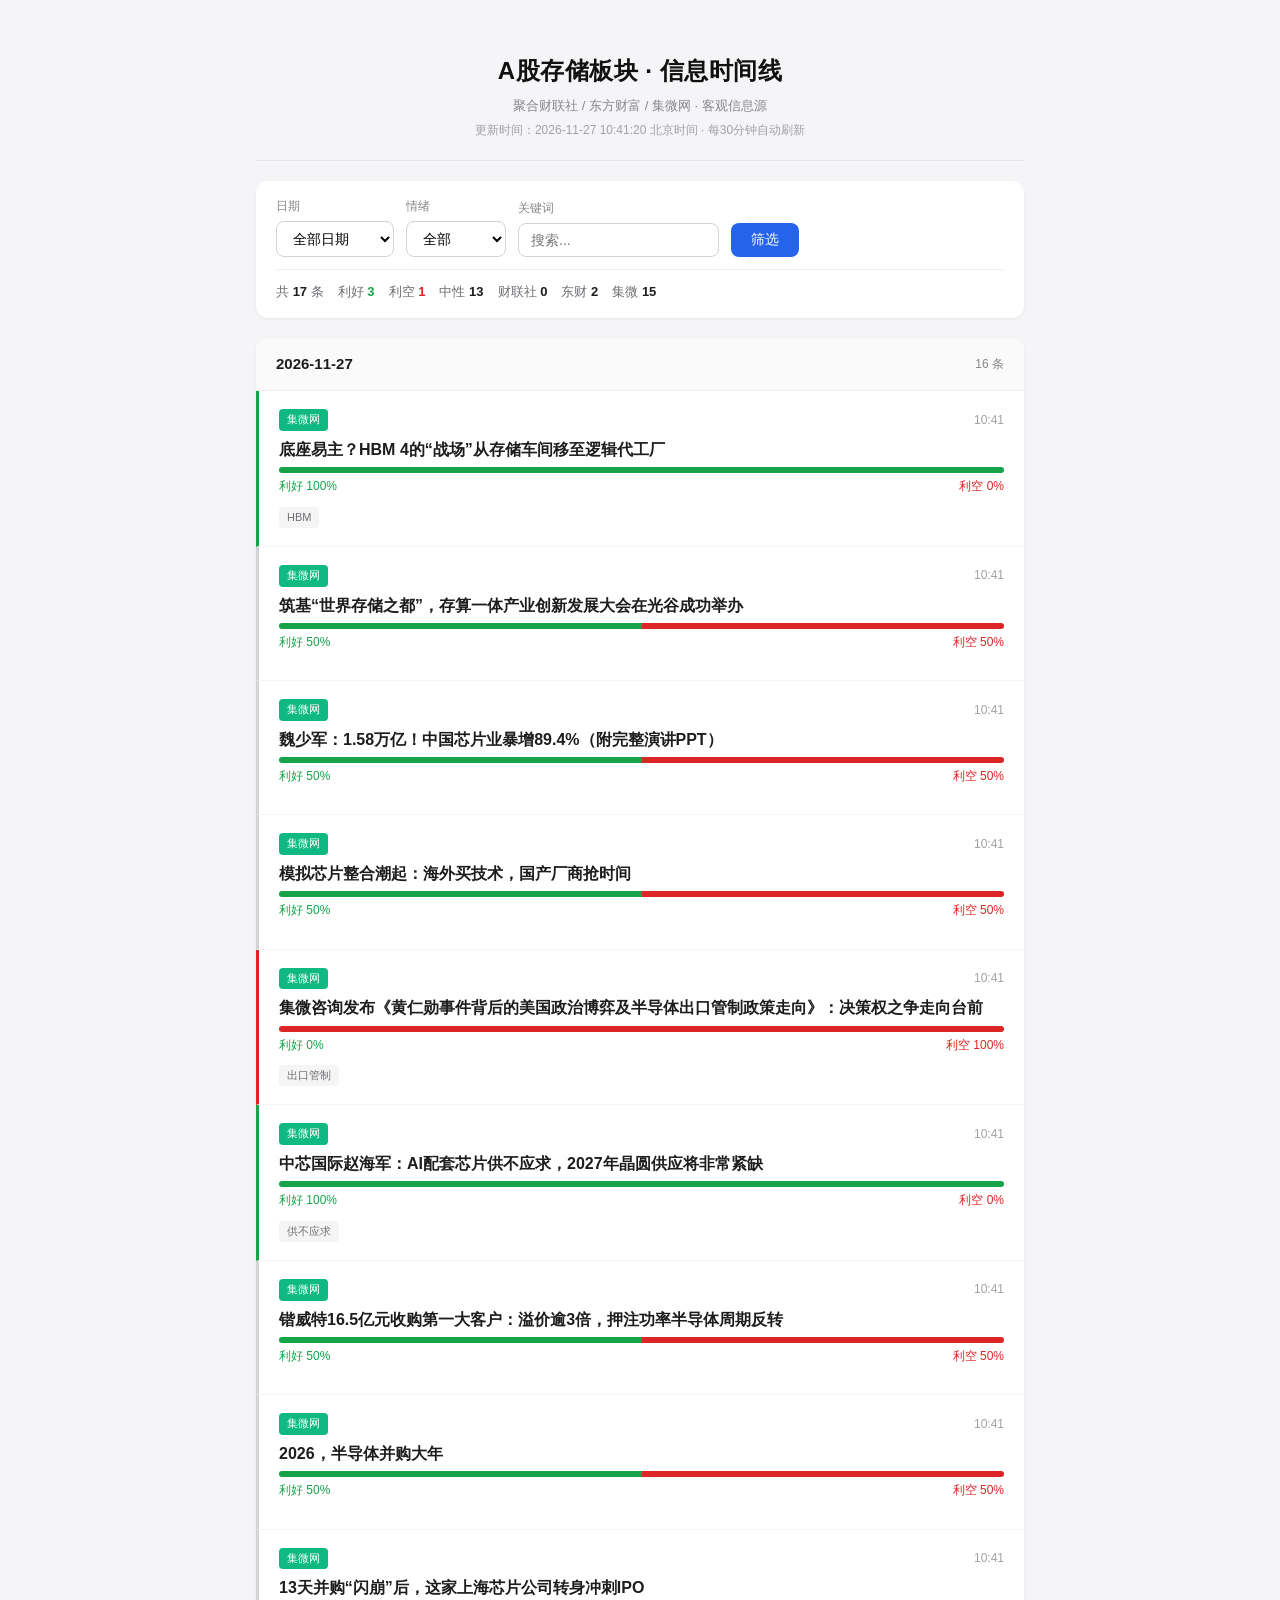
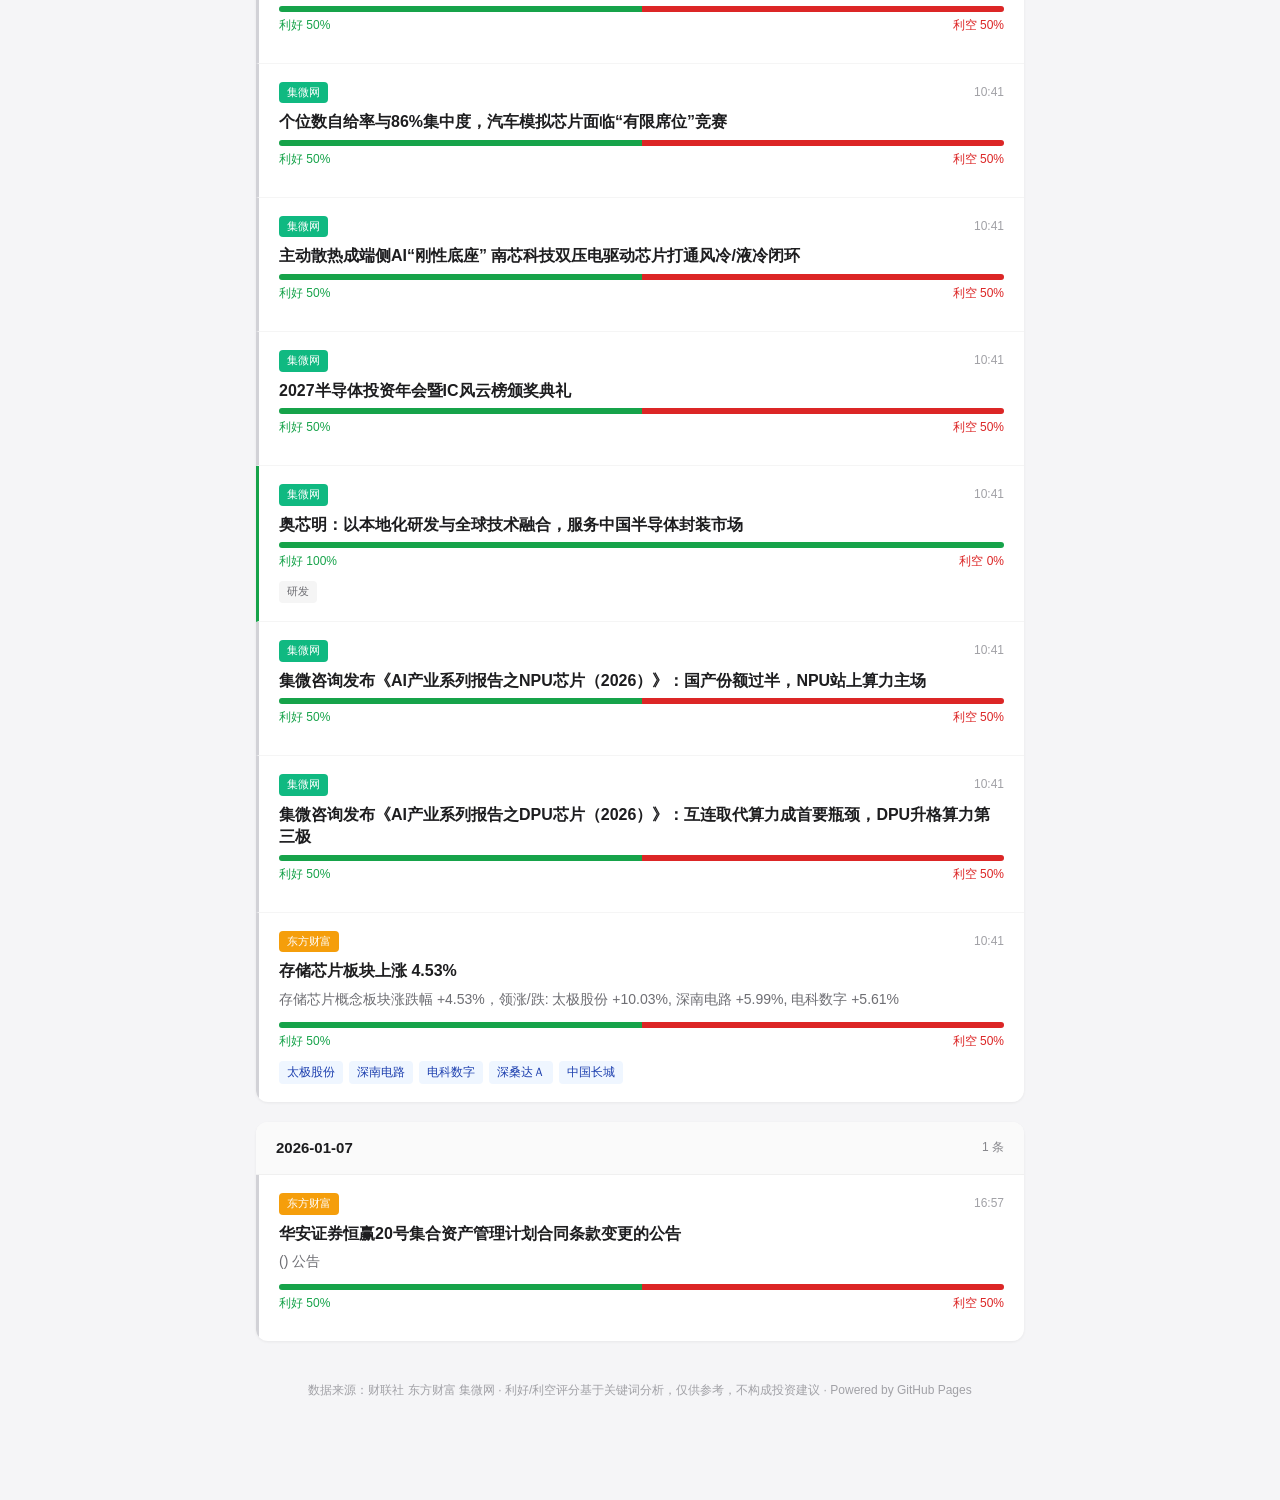
==== commit 5a119c7d: "auto update 2026-11-27 10:41" ====
--- a/docs/index.html
+++ b/docs/index.html
@@ -59,7 +59,7 @@
 <header class="header">
 <h1>A股存储板块 · 信息时间线</h1>
 <p class="subtitle">聚合财联社 / 东方财富 / 集微网 · 客观信息源</p>
-<p class="update-time">更新时间：2026-11-27 03:48:55 北京时间 · 每30分钟自动刷新</p>
+<p class="update-time">更新时间：2026-11-27 10:41:20 北京时间 · 每30分钟自动刷新</p>
 </header>
 <div class="toolbar">
 <div class="filter-row">
@@ -82,7 +82,7 @@
 <footer class="footer">数据来源：财联社 东方财富 集微网 · 利好/利空评分基于关键词分析，仅供参考，不构成投资建议 · Powered by GitHub Pages</footer>
 </div>
 <script>
-var DATA = {"events": [{"title": "底座易主？HBM 4的“战场”从存储车间移至逻辑代工厂", "summary": "底座易主？HBM 4的“战场”从存储车间移至逻辑代工厂", "source": "jiwei", "source_url": "https://www.laoyaoba.com/n/1146400", "published_at": "2026-11-27T03:48:55", "stocks": [], "stock_names": [], "bullish_pct": 100, "bearish_pct": 0, "sentiment": "bullish", "keywords_matched": ["HBM"]}, {"title": "筑基“世界存储之都”，存算一体产业创新发展大会在光谷成功举办", "summary": "筑基“世界存储之都”，存算一体产业创新发展大会在光谷成功举办", "source": "jiwei", "source_url": "https://www.laoyaoba.com/n/1144261", "published_at": "2026-11-27T03:48:55", "stocks": [], "stock_names": [], "bullish_pct": 50, "bearish_pct": 50, "sentiment": "neutral", "keywords_matched": []}, {"title": "魏少军：1.58万亿！中国芯片业暴增89.4%（附完整演讲PPT）", "summary": "魏少军：1.58万亿！中国芯片业暴增89.4%（附完整演讲PPT）", "source": "jiwei", "source_url": "https://www.laoyaoba.com/n/1143173", "published_at": "2026-11-27T03:48:55", "stocks": [], "stock_names": [], "bullish_pct": 50, "bearish_pct": 50, "sentiment": "neutral", "keywords_matched": []}, {"title": "模拟芯片整合潮起：海外买技术，国产厂商抢时间", "summary": "模拟芯片整合潮起：海外买技术，国产厂商抢时间", "source": "jiwei", "source_url": "https://www.laoyaoba.com/n/1142632", "published_at": "2026-11-27T03:48:55", "stocks": [], "stock_names": [], "bullish_pct": 50, "bearish_pct": 50, "sentiment": "neutral", "keywords_matched": []}, {"title": "集微咨询发布《黄仁勋事件背后的美国政治博弈及半导体出口管制政策走向》：决策权之争走向台前", "summary": "集微咨询发布《黄仁勋事件背后的美国政治博弈及半导体出口管制政策走向》：决策权之争走向台前", "source": "jiwei", "source_url": "https://www.laoyaoba.com/n/1140486", "published_at": "2026-11-27T03:48:55", "stocks": [], "stock_names": [], "bullish_pct": 0, "bearish_pct": 100, "sentiment": "bearish", "keywords_matched": ["出口管制"]}, {"title": "中芯国际赵海军：AI配套芯片供不应求，2027年晶圆供应将非常紧缺", "summary": "中芯国际赵海军：AI配套芯片供不应求，2027年晶圆供应将非常紧缺", "source": "jiwei", "source_url": "https://www.laoyaoba.com/n/1140103", "published_at": "2026-11-27T03:48:55", "stocks": [], "stock_names": [], "bullish_pct": 100, "bearish_pct": 0, "sentiment": "bullish", "keywords_matched": ["供不应求"]}, {"title": "锴威特16.5亿元收购第一大客户：溢价逾3倍，押注功率半导体周期反转", "summary": "锴威特16.5亿元收购第一大客户：溢价逾3倍，押注功率半导体周期反转", "source": "jiwei", "source_url": "https://www.laoyaoba.com/n/1139674", "published_at": "2026-11-27T03:48:55", "stocks": [], "stock_names": [], "bullish_pct": 50, "bearish_pct": 50, "sentiment": "neutral", "keywords_matched": []}, {"title": "2026，半导体并购大年", "summary": "2026，半导体并购大年", "source": "jiwei", "source_url": "https://www.laoyaoba.com/n/1139055", "published_at": "2026-11-27T03:48:55", "stocks": [], "stock_names": [], "bullish_pct": 50, "bearish_pct": 50, "sentiment": "neutral", "keywords_matched": []}, {"title": "13天并购“闪崩”后，这家上海芯片公司转身冲刺IPO", "summary": "13天并购“闪崩”后，这家上海芯片公司转身冲刺IPO", "source": "jiwei", "source_url": "https://www.laoyaoba.com/n/1138943", "published_at": "2026-11-27T03:48:55", "stocks": [], "stock_names": [], "bullish_pct": 50, "bearish_pct": 50, "sentiment": "neutral", "keywords_matched": []}, {"title": "个位数自给率与86%集中度，汽车模拟芯片面临“有限席位”竞赛", "summary": "个位数自给率与86%集中度，汽车模拟芯片面临“有限席位”竞赛", "source": "jiwei", "source_url": "https://www.laoyaoba.com/n/1138867", "published_at": "2026-11-27T03:48:55", "stocks": [], "stock_names": [], "bullish_pct": 50, "bearish_pct": 50, "sentiment": "neutral", "keywords_matched": []}, {"title": "主动散热成端侧AI“刚性底座” 南芯科技双压电驱动芯片打通风冷/液冷闭环", "summary": "主动散热成端侧AI“刚性底座” 南芯科技双压电驱动芯片打通风冷/液冷闭环", "source": "jiwei", "source_url": "https://www.laoyaoba.com/n/1145925", "published_at": "2026-11-27T03:48:55", "stocks": [], "stock_names": [], "bullish_pct": 50, "bearish_pct": 50, "sentiment": "neutral", "keywords_matched": []}, {"title": "2027半导体投资年会暨IC风云榜颁奖典礼", "summary": "2027半导体投资年会暨IC风云榜颁奖典礼", "source": "jiwei", "source_url": "https://www.laoyaoba.com/activity/csn/2027", "published_at": "2026-11-27T03:48:55", "stocks": [], "stock_names": [], "bullish_pct": 50, "bearish_pct": 50, "sentiment": "neutral", "keywords_matched": []}, {"title": "奥芯明：以本地化研发与全球技术融合，服务中国半导体封装市场", "summary": "奥芯明：以本地化研发与全球技术融合，服务中国半导体封装市场", "source": "jiwei", "source_url": "https://www.laoyaoba.com/n/1146871", "published_at": "2026-11-27T03:48:55", "stocks": [], "stock_names": [], "bullish_pct": 100, "bearish_pct": 0, "sentiment": "bullish", "keywords_matched": ["研发"]}, {"title": "集微咨询发布《AI产业系列报告之NPU芯片（2026）》：国产份额过半，NPU站上算力主场", "summary": "集微咨询发布《AI产业系列报告之NPU芯片（2026）》：国产份额过半，NPU站上算力主场", "source": "jiwei", "source_url": "https://www.laoyaoba.com/n/1140241", "published_at": "2026-11-27T03:48:55", "stocks": [], "stock_names": [], "bullish_pct": 50, "bearish_pct": 50, "sentiment": "neutral", "keywords_matched": []}, {"title": "集微咨询发布《AI产业系列报告之DPU芯片（2026）》：互连取代算力成首要瓶颈，DPU升格算力第三极", "summary": "集微咨询发布《AI产业系列报告之DPU芯片（2026）》：互连取代算力成首要瓶颈，DPU升格算力第三极", "source": "jiwei", "source_url": "https://www.laoyaoba.com/n/1140252", "published_at": "2026-11-27T03:48:55", "stocks": [], "stock_names": [], "bullish_pct": 50, "bearish_pct": 50, "sentiment": "neutral", "keywords_matched": []}, {"title": "存储芯片板块上涨 3.01%", "summary": "存储芯片概念板块涨跌幅 +3.01%，领涨/跌: 烽火通信 +5.00%, 深南电路 +3.81%, 中国石油 +3.74%", "source": "eastmoney", "source_url": "https://quote.eastmoney.com/bk/90.BK1139.html", "published_at": "2026-11-27T03:48:53", "stocks": ["600498", "002916", "601857", "600489", "600938"], "stock_names": ["烽火通信", "深南电路", "中国石油", "中金黄金", "中国海油"], "bullish_pct": 50, "bearish_pct": 50, "sentiment": "neutral", "keywords_matched": []}, {"title": "华安证券恒赢20号集合资产管理计划合同条款变更的公告", "summary": "() 公告", "source": "eastmoney", "source_url": "", "published_at": "2026-01-07T16:57:51", "stocks": [], "stock_names": [], "bullish_pct": 50, "bearish_pct": 50, "sentiment": "neutral", "keywords_matched": []}], "grouped": {"2026-11-27": [{"title": "底座易主？HBM 4的“战场”从存储车间移至逻辑代工厂", "summary": "底座易主？HBM 4的“战场”从存储车间移至逻辑代工厂", "source": "jiwei", "source_url": "https://www.laoyaoba.com/n/1146400", "published_at": "2026-11-27T03:48:55", "stocks": [], "stock_names": [], "bullish_pct": 100, "bearish_pct": 0, "sentiment": "bullish", "keywords_matched": ["HBM"]}, {"title": "筑基“世界存储之都”，存算一体产业创新发展大会在光谷成功举办", "summary": "筑基“世界存储之都”，存算一体产业创新发展大会在光谷成功举办", "source": "jiwei", "source_url": "https://www.laoyaoba.com/n/1144261", "published_at": "2026-11-27T03:48:55", "stocks": [], "stock_names": [], "bullish_pct": 50, "bearish_pct": 50, "sentiment": "neutral", "keywords_matched": []}, {"title": "魏少军：1.58万亿！中国芯片业暴增89.4%（附完整演讲PPT）", "summary": "魏少军：1.58万亿！中国芯片业暴增89.4%（附完整演讲PPT）", "source": "jiwei", "source_url": "https://www.laoyaoba.com/n/1143173", "published_at": "2026-11-27T03:48:55", "stocks": [], "stock_names": [], "bullish_pct": 50, "bearish_pct": 50, "sentiment": "neutral", "keywords_matched": []}, {"title": "模拟芯片整合潮起：海外买技术，国产厂商抢时间", "summary": "模拟芯片整合潮起：海外买技术，国产厂商抢时间", "source": "jiwei", "source_url": "https://www.laoyaoba.com/n/1142632", "published_at": "2026-11-27T03:48:55", "stocks": [], "stock_names": [], "bullish_pct": 50, "bearish_pct": 50, "sentiment": "neutral", "keywords_matched": []}, {"title": "集微咨询发布《黄仁勋事件背后的美国政治博弈及半导体出口管制政策走向》：决策权之争走向台前", "summary": "集微咨询发布《黄仁勋事件背后的美国政治博弈及半导体出口管制政策走向》：决策权之争走向台前", "source": "jiwei", "source_url": "https://www.laoyaoba.com/n/1140486", "published_at": "2026-11-27T03:48:55", "stocks": [], "stock_names": [], "bullish_pct": 0, "bearish_pct": 100, "sentiment": "bearish", "keywords_matched": ["出口管制"]}, {"title": "中芯国际赵海军：AI配套芯片供不应求，2027年晶圆供应将非常紧缺", "summary": "中芯国际赵海军：AI配套芯片供不应求，2027年晶圆供应将非常紧缺", "source": "jiwei", "source_url": "https://www.laoyaoba.com/n/1140103", "published_at": "2026-11-27T03:48:55", "stocks": [], "stock_names": [], "bullish_pct": 100, "bearish_pct": 0, "sentiment": "bullish", "keywords_matched": ["供不应求"]}, {"title": "锴威特16.5亿元收购第一大客户：溢价逾3倍，押注功率半导体周期反转", "summary": "锴威特16.5亿元收购第一大客户：溢价逾3倍，押注功率半导体周期反转", "source": "jiwei", "source_url": "https://www.laoyaoba.com/n/1139674", "published_at": "2026-11-27T03:48:55", "stocks": [], "stock_names": [], "bullish_pct": 50, "bearish_pct": 50, "sentiment": "neutral", "keywords_matched": []}, {"title": "2026，半导体并购大年", "summary": "2026，半导体并购大年", "source": "jiwei", "source_url": "https://www.laoyaoba.com/n/1139055", "published_at": "2026-11-27T03:48:55", "stocks": [], "stock_names": [], "bullish_pct": 50, "bearish_pct": 50, "sentiment": "neutral", "keywords_matched": []}, {"title": "13天并购“闪崩”后，这家上海芯片公司转身冲刺IPO", "summary": "13天并购“闪崩”后，这家上海芯片公司转身冲刺IPO", "source": "jiwei", "source_url": "https://www.laoyaoba.com/n/1138943", "published_at": "2026-11-27T03:48:55", "stocks": [], "stock_names": [], "bullish_pct": 50, "bearish_pct": 50, "sentiment": "neutral", "keywords_matched": []}, {"title": "个位数自给率与86%集中度，汽车模拟芯片面临“有限席位”竞赛", "summary": "个位数自给率与86%集中度，汽车模拟芯片面临“有限席位”竞赛", "source": "jiwei", "source_url": "https://www.laoyaoba.com/n/1138867", "published_at": "2026-11-27T03:48:55", "stocks": [], "stock_names": [], "bullish_pct": 50, "bearish_pct": 50, "sentiment": "neutral", "keywords_matched": []}, {"title": "主动散热成端侧AI“刚性底座” 南芯科技双压电驱动芯片打通风冷/液冷闭环", "summary": "主动散热成端侧AI“刚性底座” 南芯科技双压电驱动芯片打通风冷/液冷闭环", "source": "jiwei", "source_url": "https://www.laoyaoba.com/n/1145925", "published_at": "2026-11-27T03:48:55", "stocks": [], "stock_names": [], "bullish_pct": 50, "bearish_pct": 50, "sentiment": "neutral", "keywords_matched": []}, {"title": "2027半导体投资年会暨IC风云榜颁奖典礼", "summary": "2027半导体投资年会暨IC风云榜颁奖典礼", "source": "jiwei", "source_url": "https://www.laoyaoba.com/activity/csn/2027", "published_at": "2026-11-27T03:48:55", "stocks": [], "stock_names": [], "bullish_pct": 50, "bearish_pct": 50, "sentiment": "neutral", "keywords_matched": []}, {"title": "奥芯明：以本地化研发与全球技术融合，服务中国半导体封装市场", "summary": "奥芯明：以本地化研发与全球技术融合，服务中国半导体封装市场", "source": "jiwei", "source_url": "https://www.laoyaoba.com/n/1146871", "published_at": "2026-11-27T03:48:55", "stocks": [], "stock_names": [], "bullish_pct": 100, "bearish_pct": 0, "sentiment": "bullish", "keywords_matched": ["研发"]}, {"title": "集微咨询发布《AI产业系列报告之NPU芯片（2026）》：国产份额过半，NPU站上算力主场", "summary": "集微咨询发布《AI产业系列报告之NPU芯片（2026）》：国产份额过半，NPU站上算力主场", "source": "jiwei", "source_url": "https://www.laoyaoba.com/n/1140241", "published_at": "2026-11-27T03:48:55", "stocks": [], "stock_names": [], "bullish_pct": 50, "bearish_pct": 50, "sentiment": "neutral", "keywords_matched": []}, {"title": "集微咨询发布《AI产业系列报告之DPU芯片（2026）》：互连取代算力成首要瓶颈，DPU升格算力第三极", "summary": "集微咨询发布《AI产业系列报告之DPU芯片（2026）》：互连取代算力成首要瓶颈，DPU升格算力第三极", "source": "jiwei", "source_url": "https://www.laoyaoba.com/n/1140252", "published_at": "2026-11-27T03:48:55", "stocks": [], "stock_names": [], "bullish_pct": 50, "bearish_pct": 50, "sentiment": "neutral", "keywords_matched": []}, {"title": "存储芯片板块上涨 3.01%", "summary": "存储芯片概念板块涨跌幅 +3.01%，领涨/跌: 烽火通信 +5.00%, 深南电路 +3.81%, 中国石油 +3.74%", "source": "eastmoney", "source_url": "https://quote.eastmoney.com/bk/90.BK1139.html", "published_at": "2026-11-27T03:48:53", "stocks": ["600498", "002916", "601857", "600489", "600938"], "stock_names": ["烽火通信", "深南电路", "中国石油", "中金黄金", "中国海油"], "bullish_pct": 50, "bearish_pct": 50, "sentiment": "neutral", "keywords_matched": []}], "2026-01-07": [{"title": "华安证券恒赢20号集合资产管理计划合同条款变更的公告", "summary": "() 公告", "source": "eastmoney", "source_url": "", "published_at": "2026-01-07T16:57:51", "stocks": [], "stock_names": [], "bullish_pct": 50, "bearish_pct": 50, "sentiment": "neutral", "keywords_matched": []}]}, "stats": {"total": 17, "bullish": 3, "bearish": 1, "neutral": 13, "by_source": {"jiwei": 15, "eastmoney": 2}}, "generated_at": "2026-11-27 03:48:55"};
+var DATA = {"events": [{"title": "底座易主？HBM 4的“战场”从存储车间移至逻辑代工厂", "summary": "底座易主？HBM 4的“战场”从存储车间移至逻辑代工厂", "source": "jiwei", "source_url": "https://www.laoyaoba.com/n/1146400", "published_at": "2026-11-27T10:41:20", "stocks": [], "stock_names": [], "bullish_pct": 100, "bearish_pct": 0, "sentiment": "bullish", "keywords_matched": ["HBM"]}, {"title": "筑基“世界存储之都”，存算一体产业创新发展大会在光谷成功举办", "summary": "筑基“世界存储之都”，存算一体产业创新发展大会在光谷成功举办", "source": "jiwei", "source_url": "https://www.laoyaoba.com/n/1144261", "published_at": "2026-11-27T10:41:20", "stocks": [], "stock_names": [], "bullish_pct": 50, "bearish_pct": 50, "sentiment": "neutral", "keywords_matched": []}, {"title": "魏少军：1.58万亿！中国芯片业暴增89.4%（附完整演讲PPT）", "summary": "魏少军：1.58万亿！中国芯片业暴增89.4%（附完整演讲PPT）", "source": "jiwei", "source_url": "https://www.laoyaoba.com/n/1143173", "published_at": "2026-11-27T10:41:20", "stocks": [], "stock_names": [], "bullish_pct": 50, "bearish_pct": 50, "sentiment": "neutral", "keywords_matched": []}, {"title": "模拟芯片整合潮起：海外买技术，国产厂商抢时间", "summary": "模拟芯片整合潮起：海外买技术，国产厂商抢时间", "source": "jiwei", "source_url": "https://www.laoyaoba.com/n/1142632", "published_at": "2026-11-27T10:41:20", "stocks": [], "stock_names": [], "bullish_pct": 50, "bearish_pct": 50, "sentiment": "neutral", "keywords_matched": []}, {"title": "集微咨询发布《黄仁勋事件背后的美国政治博弈及半导体出口管制政策走向》：决策权之争走向台前", "summary": "集微咨询发布《黄仁勋事件背后的美国政治博弈及半导体出口管制政策走向》：决策权之争走向台前", "source": "jiwei", "source_url": "https://www.laoyaoba.com/n/1140486", "published_at": "2026-11-27T10:41:20", "stocks": [], "stock_names": [], "bullish_pct": 0, "bearish_pct": 100, "sentiment": "bearish", "keywords_matched": ["出口管制"]}, {"title": "中芯国际赵海军：AI配套芯片供不应求，2027年晶圆供应将非常紧缺", "summary": "中芯国际赵海军：AI配套芯片供不应求，2027年晶圆供应将非常紧缺", "source": "jiwei", "source_url": "https://www.laoyaoba.com/n/1140103", "published_at": "2026-11-27T10:41:20", "stocks": [], "stock_names": [], "bullish_pct": 100, "bearish_pct": 0, "sentiment": "bullish", "keywords_matched": ["供不应求"]}, {"title": "锴威特16.5亿元收购第一大客户：溢价逾3倍，押注功率半导体周期反转", "summary": "锴威特16.5亿元收购第一大客户：溢价逾3倍，押注功率半导体周期反转", "source": "jiwei", "source_url": "https://www.laoyaoba.com/n/1139674", "published_at": "2026-11-27T10:41:20", "stocks": [], "stock_names": [], "bullish_pct": 50, "bearish_pct": 50, "sentiment": "neutral", "keywords_matched": []}, {"title": "2026，半导体并购大年", "summary": "2026，半导体并购大年", "source": "jiwei", "source_url": "https://www.laoyaoba.com/n/1139055", "published_at": "2026-11-27T10:41:20", "stocks": [], "stock_names": [], "bullish_pct": 50, "bearish_pct": 50, "sentiment": "neutral", "keywords_matched": []}, {"title": "13天并购“闪崩”后，这家上海芯片公司转身冲刺IPO", "summary": "13天并购“闪崩”后，这家上海芯片公司转身冲刺IPO", "source": "jiwei", "source_url": "https://www.laoyaoba.com/n/1138943", "published_at": "2026-11-27T10:41:20", "stocks": [], "stock_names": [], "bullish_pct": 50, "bearish_pct": 50, "sentiment": "neutral", "keywords_matched": []}, {"title": "个位数自给率与86%集中度，汽车模拟芯片面临“有限席位”竞赛", "summary": "个位数自给率与86%集中度，汽车模拟芯片面临“有限席位”竞赛", "source": "jiwei", "source_url": "https://www.laoyaoba.com/n/1138867", "published_at": "2026-11-27T10:41:20", "stocks": [], "stock_names": [], "bullish_pct": 50, "bearish_pct": 50, "sentiment": "neutral", "keywords_matched": []}, {"title": "主动散热成端侧AI“刚性底座” 南芯科技双压电驱动芯片打通风冷/液冷闭环", "summary": "主动散热成端侧AI“刚性底座” 南芯科技双压电驱动芯片打通风冷/液冷闭环", "source": "jiwei", "source_url": "https://www.laoyaoba.com/n/1145925", "published_at": "2026-11-27T10:41:20", "stocks": [], "stock_names": [], "bullish_pct": 50, "bearish_pct": 50, "sentiment": "neutral", "keywords_matched": []}, {"title": "2027半导体投资年会暨IC风云榜颁奖典礼", "summary": "2027半导体投资年会暨IC风云榜颁奖典礼", "source": "jiwei", "source_url": "https://www.laoyaoba.com/activity/csn/2027", "published_at": "2026-11-27T10:41:20", "stocks": [], "stock_names": [], "bullish_pct": 50, "bearish_pct": 50, "sentiment": "neutral", "keywords_matched": []}, {"title": "奥芯明：以本地化研发与全球技术融合，服务中国半导体封装市场", "summary": "奥芯明：以本地化研发与全球技术融合，服务中国半导体封装市场", "source": "jiwei", "source_url": "https://www.laoyaoba.com/n/1146871", "published_at": "2026-11-27T10:41:20", "stocks": [], "stock_names": [], "bullish_pct": 100, "bearish_pct": 0, "sentiment": "bullish", "keywords_matched": ["研发"]}, {"title": "集微咨询发布《AI产业系列报告之NPU芯片（2026）》：国产份额过半，NPU站上算力主场", "summary": "集微咨询发布《AI产业系列报告之NPU芯片（2026）》：国产份额过半，NPU站上算力主场", "source": "jiwei", "source_url": "https://www.laoyaoba.com/n/1140241", "published_at": "2026-11-27T10:41:20", "stocks": [], "stock_names": [], "bullish_pct": 50, "bearish_pct": 50, "sentiment": "neutral", "keywords_matched": []}, {"title": "集微咨询发布《AI产业系列报告之DPU芯片（2026）》：互连取代算力成首要瓶颈，DPU升格算力第三极", "summary": "集微咨询发布《AI产业系列报告之DPU芯片（2026）》：互连取代算力成首要瓶颈，DPU升格算力第三极", "source": "jiwei", "source_url": "https://www.laoyaoba.com/n/1140252", "published_at": "2026-11-27T10:41:20", "stocks": [], "stock_names": [], "bullish_pct": 50, "bearish_pct": 50, "sentiment": "neutral", "keywords_matched": []}, {"title": "存储芯片板块上涨 4.53%", "summary": "存储芯片概念板块涨跌幅 +4.53%，领涨/跌: 太极股份 +10.03%, 深南电路 +5.99%, 电科数字 +5.61%", "source": "eastmoney", "source_url": "https://quote.eastmoney.com/bk/90.BK1139.html", "published_at": "2026-11-27T10:41:17", "stocks": ["002368", "002916", "600850", "000032", "000066"], "stock_names": ["太极股份", "深南电路", "电科数字", "深桑达Ａ", "中国长城"], "bullish_pct": 50, "bearish_pct": 50, "sentiment": "neutral", "keywords_matched": []}, {"title": "华安证券恒赢20号集合资产管理计划合同条款变更的公告", "summary": "() 公告", "source": "eastmoney", "source_url": "", "published_at": "2026-01-07T16:57:51", "stocks": [], "stock_names": [], "bullish_pct": 50, "bearish_pct": 50, "sentiment": "neutral", "keywords_matched": []}], "grouped": {"2026-11-27": [{"title": "底座易主？HBM 4的“战场”从存储车间移至逻辑代工厂", "summary": "底座易主？HBM 4的“战场”从存储车间移至逻辑代工厂", "source": "jiwei", "source_url": "https://www.laoyaoba.com/n/1146400", "published_at": "2026-11-27T10:41:20", "stocks": [], "stock_names": [], "bullish_pct": 100, "bearish_pct": 0, "sentiment": "bullish", "keywords_matched": ["HBM"]}, {"title": "筑基“世界存储之都”，存算一体产业创新发展大会在光谷成功举办", "summary": "筑基“世界存储之都”，存算一体产业创新发展大会在光谷成功举办", "source": "jiwei", "source_url": "https://www.laoyaoba.com/n/1144261", "published_at": "2026-11-27T10:41:20", "stocks": [], "stock_names": [], "bullish_pct": 50, "bearish_pct": 50, "sentiment": "neutral", "keywords_matched": []}, {"title": "魏少军：1.58万亿！中国芯片业暴增89.4%（附完整演讲PPT）", "summary": "魏少军：1.58万亿！中国芯片业暴增89.4%（附完整演讲PPT）", "source": "jiwei", "source_url": "https://www.laoyaoba.com/n/1143173", "published_at": "2026-11-27T10:41:20", "stocks": [], "stock_names": [], "bullish_pct": 50, "bearish_pct": 50, "sentiment": "neutral", "keywords_matched": []}, {"title": "模拟芯片整合潮起：海外买技术，国产厂商抢时间", "summary": "模拟芯片整合潮起：海外买技术，国产厂商抢时间", "source": "jiwei", "source_url": "https://www.laoyaoba.com/n/1142632", "published_at": "2026-11-27T10:41:20", "stocks": [], "stock_names": [], "bullish_pct": 50, "bearish_pct": 50, "sentiment": "neutral", "keywords_matched": []}, {"title": "集微咨询发布《黄仁勋事件背后的美国政治博弈及半导体出口管制政策走向》：决策权之争走向台前", "summary": "集微咨询发布《黄仁勋事件背后的美国政治博弈及半导体出口管制政策走向》：决策权之争走向台前", "source": "jiwei", "source_url": "https://www.laoyaoba.com/n/1140486", "published_at": "2026-11-27T10:41:20", "stocks": [], "stock_names": [], "bullish_pct": 0, "bearish_pct": 100, "sentiment": "bearish", "keywords_matched": ["出口管制"]}, {"title": "中芯国际赵海军：AI配套芯片供不应求，2027年晶圆供应将非常紧缺", "summary": "中芯国际赵海军：AI配套芯片供不应求，2027年晶圆供应将非常紧缺", "source": "jiwei", "source_url": "https://www.laoyaoba.com/n/1140103", "published_at": "2026-11-27T10:41:20", "stocks": [], "stock_names": [], "bullish_pct": 100, "bearish_pct": 0, "sentiment": "bullish", "keywords_matched": ["供不应求"]}, {"title": "锴威特16.5亿元收购第一大客户：溢价逾3倍，押注功率半导体周期反转", "summary": "锴威特16.5亿元收购第一大客户：溢价逾3倍，押注功率半导体周期反转", "source": "jiwei", "source_url": "https://www.laoyaoba.com/n/1139674", "published_at": "2026-11-27T10:41:20", "stocks": [], "stock_names": [], "bullish_pct": 50, "bearish_pct": 50, "sentiment": "neutral", "keywords_matched": []}, {"title": "2026，半导体并购大年", "summary": "2026，半导体并购大年", "source": "jiwei", "source_url": "https://www.laoyaoba.com/n/1139055", "published_at": "2026-11-27T10:41:20", "stocks": [], "stock_names": [], "bullish_pct": 50, "bearish_pct": 50, "sentiment": "neutral", "keywords_matched": []}, {"title": "13天并购“闪崩”后，这家上海芯片公司转身冲刺IPO", "summary": "13天并购“闪崩”后，这家上海芯片公司转身冲刺IPO", "source": "jiwei", "source_url": "https://www.laoyaoba.com/n/1138943", "published_at": "2026-11-27T10:41:20", "stocks": [], "stock_names": [], "bullish_pct": 50, "bearish_pct": 50, "sentiment": "neutral", "keywords_matched": []}, {"title": "个位数自给率与86%集中度，汽车模拟芯片面临“有限席位”竞赛", "summary": "个位数自给率与86%集中度，汽车模拟芯片面临“有限席位”竞赛", "source": "jiwei", "source_url": "https://www.laoyaoba.com/n/1138867", "published_at": "2026-11-27T10:41:20", "stocks": [], "stock_names": [], "bullish_pct": 50, "bearish_pct": 50, "sentiment": "neutral", "keywords_matched": []}, {"title": "主动散热成端侧AI“刚性底座” 南芯科技双压电驱动芯片打通风冷/液冷闭环", "summary": "主动散热成端侧AI“刚性底座” 南芯科技双压电驱动芯片打通风冷/液冷闭环", "source": "jiwei", "source_url": "https://www.laoyaoba.com/n/1145925", "published_at": "2026-11-27T10:41:20", "stocks": [], "stock_names": [], "bullish_pct": 50, "bearish_pct": 50, "sentiment": "neutral", "keywords_matched": []}, {"title": "2027半导体投资年会暨IC风云榜颁奖典礼", "summary": "2027半导体投资年会暨IC风云榜颁奖典礼", "source": "jiwei", "source_url": "https://www.laoyaoba.com/activity/csn/2027", "published_at": "2026-11-27T10:41:20", "stocks": [], "stock_names": [], "bullish_pct": 50, "bearish_pct": 50, "sentiment": "neutral", "keywords_matched": []}, {"title": "奥芯明：以本地化研发与全球技术融合，服务中国半导体封装市场", "summary": "奥芯明：以本地化研发与全球技术融合，服务中国半导体封装市场", "source": "jiwei", "source_url": "https://www.laoyaoba.com/n/1146871", "published_at": "2026-11-27T10:41:20", "stocks": [], "stock_names": [], "bullish_pct": 100, "bearish_pct": 0, "sentiment": "bullish", "keywords_matched": ["研发"]}, {"title": "集微咨询发布《AI产业系列报告之NPU芯片（2026）》：国产份额过半，NPU站上算力主场", "summary": "集微咨询发布《AI产业系列报告之NPU芯片（2026）》：国产份额过半，NPU站上算力主场", "source": "jiwei", "source_url": "https://www.laoyaoba.com/n/1140241", "published_at": "2026-11-27T10:41:20", "stocks": [], "stock_names": [], "bullish_pct": 50, "bearish_pct": 50, "sentiment": "neutral", "keywords_matched": []}, {"title": "集微咨询发布《AI产业系列报告之DPU芯片（2026）》：互连取代算力成首要瓶颈，DPU升格算力第三极", "summary": "集微咨询发布《AI产业系列报告之DPU芯片（2026）》：互连取代算力成首要瓶颈，DPU升格算力第三极", "source": "jiwei", "source_url": "https://www.laoyaoba.com/n/1140252", "published_at": "2026-11-27T10:41:20", "stocks": [], "stock_names": [], "bullish_pct": 50, "bearish_pct": 50, "sentiment": "neutral", "keywords_matched": []}, {"title": "存储芯片板块上涨 4.53%", "summary": "存储芯片概念板块涨跌幅 +4.53%，领涨/跌: 太极股份 +10.03%, 深南电路 +5.99%, 电科数字 +5.61%", "source": "eastmoney", "source_url": "https://quote.eastmoney.com/bk/90.BK1139.html", "published_at": "2026-11-27T10:41:17", "stocks": ["002368", "002916", "600850", "000032", "000066"], "stock_names": ["太极股份", "深南电路", "电科数字", "深桑达Ａ", "中国长城"], "bullish_pct": 50, "bearish_pct": 50, "sentiment": "neutral", "keywords_matched": []}], "2026-01-07": [{"title": "华安证券恒赢20号集合资产管理计划合同条款变更的公告", "summary": "() 公告", "source": "eastmoney", "source_url": "", "published_at": "2026-01-07T16:57:51", "stocks": [], "stock_names": [], "bullish_pct": 50, "bearish_pct": 50, "sentiment": "neutral", "keywords_matched": []}]}, "stats": {"total": 17, "bullish": 3, "bearish": 1, "neutral": 13, "by_source": {"jiwei": 15, "eastmoney": 2}}, "generated_at": "2026-11-27 10:41:20"};
 var SOURCE_LABELS = {cninfo:'巨潮资讯网',eastmoney:'东方财富',cls:'财联社',jiwei:'集微网'};
 var SOURCE_COLORS = {cninfo:'#6366f1',eastmoney:'#f59e0b',cls:'#ef4444',jiwei:'#10b981'};
 
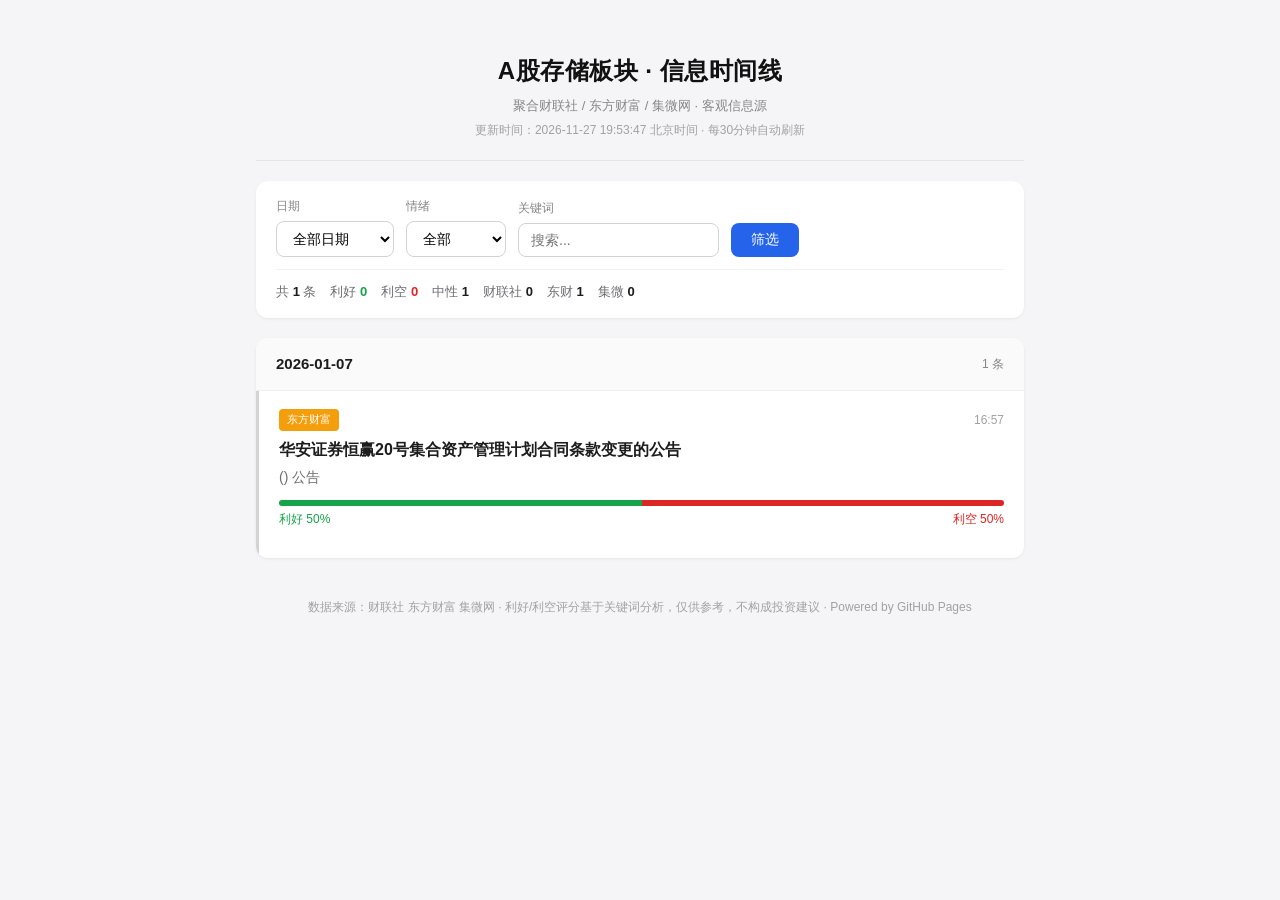
==== commit 72b6df9f: "auto update 2026-11-27 19:53" ====
--- a/docs/index.html
+++ b/docs/index.html
@@ -59,7 +59,7 @@
 <header class="header">
 <h1>A股存储板块 · 信息时间线</h1>
 <p class="subtitle">聚合财联社 / 东方财富 / 集微网 · 客观信息源</p>
-<p class="update-time">更新时间：2026-11-27 10:41:20 北京时间 · 每30分钟自动刷新</p>
+<p class="update-time">更新时间：2026-11-27 19:53:47 北京时间 · 每30分钟自动刷新</p>
 </header>
 <div class="toolbar">
 <div class="filter-row">
@@ -82,7 +82,7 @@
 <footer class="footer">数据来源：财联社 东方财富 集微网 · 利好/利空评分基于关键词分析，仅供参考，不构成投资建议 · Powered by GitHub Pages</footer>
 </div>
 <script>
-var DATA = {"events": [{"title": "底座易主？HBM 4的“战场”从存储车间移至逻辑代工厂", "summary": "底座易主？HBM 4的“战场”从存储车间移至逻辑代工厂", "source": "jiwei", "source_url": "https://www.laoyaoba.com/n/1146400", "published_at": "2026-11-27T10:41:20", "stocks": [], "stock_names": [], "bullish_pct": 100, "bearish_pct": 0, "sentiment": "bullish", "keywords_matched": ["HBM"]}, {"title": "筑基“世界存储之都”，存算一体产业创新发展大会在光谷成功举办", "summary": "筑基“世界存储之都”，存算一体产业创新发展大会在光谷成功举办", "source": "jiwei", "source_url": "https://www.laoyaoba.com/n/1144261", "published_at": "2026-11-27T10:41:20", "stocks": [], "stock_names": [], "bullish_pct": 50, "bearish_pct": 50, "sentiment": "neutral", "keywords_matched": []}, {"title": "魏少军：1.58万亿！中国芯片业暴增89.4%（附完整演讲PPT）", "summary": "魏少军：1.58万亿！中国芯片业暴增89.4%（附完整演讲PPT）", "source": "jiwei", "source_url": "https://www.laoyaoba.com/n/1143173", "published_at": "2026-11-27T10:41:20", "stocks": [], "stock_names": [], "bullish_pct": 50, "bearish_pct": 50, "sentiment": "neutral", "keywords_matched": []}, {"title": "模拟芯片整合潮起：海外买技术，国产厂商抢时间", "summary": "模拟芯片整合潮起：海外买技术，国产厂商抢时间", "source": "jiwei", "source_url": "https://www.laoyaoba.com/n/1142632", "published_at": "2026-11-27T10:41:20", "stocks": [], "stock_names": [], "bullish_pct": 50, "bearish_pct": 50, "sentiment": "neutral", "keywords_matched": []}, {"title": "集微咨询发布《黄仁勋事件背后的美国政治博弈及半导体出口管制政策走向》：决策权之争走向台前", "summary": "集微咨询发布《黄仁勋事件背后的美国政治博弈及半导体出口管制政策走向》：决策权之争走向台前", "source": "jiwei", "source_url": "https://www.laoyaoba.com/n/1140486", "published_at": "2026-11-27T10:41:20", "stocks": [], "stock_names": [], "bullish_pct": 0, "bearish_pct": 100, "sentiment": "bearish", "keywords_matched": ["出口管制"]}, {"title": "中芯国际赵海军：AI配套芯片供不应求，2027年晶圆供应将非常紧缺", "summary": "中芯国际赵海军：AI配套芯片供不应求，2027年晶圆供应将非常紧缺", "source": "jiwei", "source_url": "https://www.laoyaoba.com/n/1140103", "published_at": "2026-11-27T10:41:20", "stocks": [], "stock_names": [], "bullish_pct": 100, "bearish_pct": 0, "sentiment": "bullish", "keywords_matched": ["供不应求"]}, {"title": "锴威特16.5亿元收购第一大客户：溢价逾3倍，押注功率半导体周期反转", "summary": "锴威特16.5亿元收购第一大客户：溢价逾3倍，押注功率半导体周期反转", "source": "jiwei", "source_url": "https://www.laoyaoba.com/n/1139674", "published_at": "2026-11-27T10:41:20", "stocks": [], "stock_names": [], "bullish_pct": 50, "bearish_pct": 50, "sentiment": "neutral", "keywords_matched": []}, {"title": "2026，半导体并购大年", "summary": "2026，半导体并购大年", "source": "jiwei", "source_url": "https://www.laoyaoba.com/n/1139055", "published_at": "2026-11-27T10:41:20", "stocks": [], "stock_names": [], "bullish_pct": 50, "bearish_pct": 50, "sentiment": "neutral", "keywords_matched": []}, {"title": "13天并购“闪崩”后，这家上海芯片公司转身冲刺IPO", "summary": "13天并购“闪崩”后，这家上海芯片公司转身冲刺IPO", "source": "jiwei", "source_url": "https://www.laoyaoba.com/n/1138943", "published_at": "2026-11-27T10:41:20", "stocks": [], "stock_names": [], "bullish_pct": 50, "bearish_pct": 50, "sentiment": "neutral", "keywords_matched": []}, {"title": "个位数自给率与86%集中度，汽车模拟芯片面临“有限席位”竞赛", "summary": "个位数自给率与86%集中度，汽车模拟芯片面临“有限席位”竞赛", "source": "jiwei", "source_url": "https://www.laoyaoba.com/n/1138867", "published_at": "2026-11-27T10:41:20", "stocks": [], "stock_names": [], "bullish_pct": 50, "bearish_pct": 50, "sentiment": "neutral", "keywords_matched": []}, {"title": "主动散热成端侧AI“刚性底座” 南芯科技双压电驱动芯片打通风冷/液冷闭环", "summary": "主动散热成端侧AI“刚性底座” 南芯科技双压电驱动芯片打通风冷/液冷闭环", "source": "jiwei", "source_url": "https://www.laoyaoba.com/n/1145925", "published_at": "2026-11-27T10:41:20", "stocks": [], "stock_names": [], "bullish_pct": 50, "bearish_pct": 50, "sentiment": "neutral", "keywords_matched": []}, {"title": "2027半导体投资年会暨IC风云榜颁奖典礼", "summary": "2027半导体投资年会暨IC风云榜颁奖典礼", "source": "jiwei", "source_url": "https://www.laoyaoba.com/activity/csn/2027", "published_at": "2026-11-27T10:41:20", "stocks": [], "stock_names": [], "bullish_pct": 50, "bearish_pct": 50, "sentiment": "neutral", "keywords_matched": []}, {"title": "奥芯明：以本地化研发与全球技术融合，服务中国半导体封装市场", "summary": "奥芯明：以本地化研发与全球技术融合，服务中国半导体封装市场", "source": "jiwei", "source_url": "https://www.laoyaoba.com/n/1146871", "published_at": "2026-11-27T10:41:20", "stocks": [], "stock_names": [], "bullish_pct": 100, "bearish_pct": 0, "sentiment": "bullish", "keywords_matched": ["研发"]}, {"title": "集微咨询发布《AI产业系列报告之NPU芯片（2026）》：国产份额过半，NPU站上算力主场", "summary": "集微咨询发布《AI产业系列报告之NPU芯片（2026）》：国产份额过半，NPU站上算力主场", "source": "jiwei", "source_url": "https://www.laoyaoba.com/n/1140241", "published_at": "2026-11-27T10:41:20", "stocks": [], "stock_names": [], "bullish_pct": 50, "bearish_pct": 50, "sentiment": "neutral", "keywords_matched": []}, {"title": "集微咨询发布《AI产业系列报告之DPU芯片（2026）》：互连取代算力成首要瓶颈，DPU升格算力第三极", "summary": "集微咨询发布《AI产业系列报告之DPU芯片（2026）》：互连取代算力成首要瓶颈，DPU升格算力第三极", "source": "jiwei", "source_url": "https://www.laoyaoba.com/n/1140252", "published_at": "2026-11-27T10:41:20", "stocks": [], "stock_names": [], "bullish_pct": 50, "bearish_pct": 50, "sentiment": "neutral", "keywords_matched": []}, {"title": "存储芯片板块上涨 4.53%", "summary": "存储芯片概念板块涨跌幅 +4.53%，领涨/跌: 太极股份 +10.03%, 深南电路 +5.99%, 电科数字 +5.61%", "source": "eastmoney", "source_url": "https://quote.eastmoney.com/bk/90.BK1139.html", "published_at": "2026-11-27T10:41:17", "stocks": ["002368", "002916", "600850", "000032", "000066"], "stock_names": ["太极股份", "深南电路", "电科数字", "深桑达Ａ", "中国长城"], "bullish_pct": 50, "bearish_pct": 50, "sentiment": "neutral", "keywords_matched": []}, {"title": "华安证券恒赢20号集合资产管理计划合同条款变更的公告", "summary": "() 公告", "source": "eastmoney", "source_url": "", "published_at": "2026-01-07T16:57:51", "stocks": [], "stock_names": [], "bullish_pct": 50, "bearish_pct": 50, "sentiment": "neutral", "keywords_matched": []}], "grouped": {"2026-11-27": [{"title": "底座易主？HBM 4的“战场”从存储车间移至逻辑代工厂", "summary": "底座易主？HBM 4的“战场”从存储车间移至逻辑代工厂", "source": "jiwei", "source_url": "https://www.laoyaoba.com/n/1146400", "published_at": "2026-11-27T10:41:20", "stocks": [], "stock_names": [], "bullish_pct": 100, "bearish_pct": 0, "sentiment": "bullish", "keywords_matched": ["HBM"]}, {"title": "筑基“世界存储之都”，存算一体产业创新发展大会在光谷成功举办", "summary": "筑基“世界存储之都”，存算一体产业创新发展大会在光谷成功举办", "source": "jiwei", "source_url": "https://www.laoyaoba.com/n/1144261", "published_at": "2026-11-27T10:41:20", "stocks": [], "stock_names": [], "bullish_pct": 50, "bearish_pct": 50, "sentiment": "neutral", "keywords_matched": []}, {"title": "魏少军：1.58万亿！中国芯片业暴增89.4%（附完整演讲PPT）", "summary": "魏少军：1.58万亿！中国芯片业暴增89.4%（附完整演讲PPT）", "source": "jiwei", "source_url": "https://www.laoyaoba.com/n/1143173", "published_at": "2026-11-27T10:41:20", "stocks": [], "stock_names": [], "bullish_pct": 50, "bearish_pct": 50, "sentiment": "neutral", "keywords_matched": []}, {"title": "模拟芯片整合潮起：海外买技术，国产厂商抢时间", "summary": "模拟芯片整合潮起：海外买技术，国产厂商抢时间", "source": "jiwei", "source_url": "https://www.laoyaoba.com/n/1142632", "published_at": "2026-11-27T10:41:20", "stocks": [], "stock_names": [], "bullish_pct": 50, "bearish_pct": 50, "sentiment": "neutral", "keywords_matched": []}, {"title": "集微咨询发布《黄仁勋事件背后的美国政治博弈及半导体出口管制政策走向》：决策权之争走向台前", "summary": "集微咨询发布《黄仁勋事件背后的美国政治博弈及半导体出口管制政策走向》：决策权之争走向台前", "source": "jiwei", "source_url": "https://www.laoyaoba.com/n/1140486", "published_at": "2026-11-27T10:41:20", "stocks": [], "stock_names": [], "bullish_pct": 0, "bearish_pct": 100, "sentiment": "bearish", "keywords_matched": ["出口管制"]}, {"title": "中芯国际赵海军：AI配套芯片供不应求，2027年晶圆供应将非常紧缺", "summary": "中芯国际赵海军：AI配套芯片供不应求，2027年晶圆供应将非常紧缺", "source": "jiwei", "source_url": "https://www.laoyaoba.com/n/1140103", "published_at": "2026-11-27T10:41:20", "stocks": [], "stock_names": [], "bullish_pct": 100, "bearish_pct": 0, "sentiment": "bullish", "keywords_matched": ["供不应求"]}, {"title": "锴威特16.5亿元收购第一大客户：溢价逾3倍，押注功率半导体周期反转", "summary": "锴威特16.5亿元收购第一大客户：溢价逾3倍，押注功率半导体周期反转", "source": "jiwei", "source_url": "https://www.laoyaoba.com/n/1139674", "published_at": "2026-11-27T10:41:20", "stocks": [], "stock_names": [], "bullish_pct": 50, "bearish_pct": 50, "sentiment": "neutral", "keywords_matched": []}, {"title": "2026，半导体并购大年", "summary": "2026，半导体并购大年", "source": "jiwei", "source_url": "https://www.laoyaoba.com/n/1139055", "published_at": "2026-11-27T10:41:20", "stocks": [], "stock_names": [], "bullish_pct": 50, "bearish_pct": 50, "sentiment": "neutral", "keywords_matched": []}, {"title": "13天并购“闪崩”后，这家上海芯片公司转身冲刺IPO", "summary": "13天并购“闪崩”后，这家上海芯片公司转身冲刺IPO", "source": "jiwei", "source_url": "https://www.laoyaoba.com/n/1138943", "published_at": "2026-11-27T10:41:20", "stocks": [], "stock_names": [], "bullish_pct": 50, "bearish_pct": 50, "sentiment": "neutral", "keywords_matched": []}, {"title": "个位数自给率与86%集中度，汽车模拟芯片面临“有限席位”竞赛", "summary": "个位数自给率与86%集中度，汽车模拟芯片面临“有限席位”竞赛", "source": "jiwei", "source_url": "https://www.laoyaoba.com/n/1138867", "published_at": "2026-11-27T10:41:20", "stocks": [], "stock_names": [], "bullish_pct": 50, "bearish_pct": 50, "sentiment": "neutral", "keywords_matched": []}, {"title": "主动散热成端侧AI“刚性底座” 南芯科技双压电驱动芯片打通风冷/液冷闭环", "summary": "主动散热成端侧AI“刚性底座” 南芯科技双压电驱动芯片打通风冷/液冷闭环", "source": "jiwei", "source_url": "https://www.laoyaoba.com/n/1145925", "published_at": "2026-11-27T10:41:20", "stocks": [], "stock_names": [], "bullish_pct": 50, "bearish_pct": 50, "sentiment": "neutral", "keywords_matched": []}, {"title": "2027半导体投资年会暨IC风云榜颁奖典礼", "summary": "2027半导体投资年会暨IC风云榜颁奖典礼", "source": "jiwei", "source_url": "https://www.laoyaoba.com/activity/csn/2027", "published_at": "2026-11-27T10:41:20", "stocks": [], "stock_names": [], "bullish_pct": 50, "bearish_pct": 50, "sentiment": "neutral", "keywords_matched": []}, {"title": "奥芯明：以本地化研发与全球技术融合，服务中国半导体封装市场", "summary": "奥芯明：以本地化研发与全球技术融合，服务中国半导体封装市场", "source": "jiwei", "source_url": "https://www.laoyaoba.com/n/1146871", "published_at": "2026-11-27T10:41:20", "stocks": [], "stock_names": [], "bullish_pct": 100, "bearish_pct": 0, "sentiment": "bullish", "keywords_matched": ["研发"]}, {"title": "集微咨询发布《AI产业系列报告之NPU芯片（2026）》：国产份额过半，NPU站上算力主场", "summary": "集微咨询发布《AI产业系列报告之NPU芯片（2026）》：国产份额过半，NPU站上算力主场", "source": "jiwei", "source_url": "https://www.laoyaoba.com/n/1140241", "published_at": "2026-11-27T10:41:20", "stocks": [], "stock_names": [], "bullish_pct": 50, "bearish_pct": 50, "sentiment": "neutral", "keywords_matched": []}, {"title": "集微咨询发布《AI产业系列报告之DPU芯片（2026）》：互连取代算力成首要瓶颈，DPU升格算力第三极", "summary": "集微咨询发布《AI产业系列报告之DPU芯片（2026）》：互连取代算力成首要瓶颈，DPU升格算力第三极", "source": "jiwei", "source_url": "https://www.laoyaoba.com/n/1140252", "published_at": "2026-11-27T10:41:20", "stocks": [], "stock_names": [], "bullish_pct": 50, "bearish_pct": 50, "sentiment": "neutral", "keywords_matched": []}, {"title": "存储芯片板块上涨 4.53%", "summary": "存储芯片概念板块涨跌幅 +4.53%，领涨/跌: 太极股份 +10.03%, 深南电路 +5.99%, 电科数字 +5.61%", "source": "eastmoney", "source_url": "https://quote.eastmoney.com/bk/90.BK1139.html", "published_at": "2026-11-27T10:41:17", "stocks": ["002368", "002916", "600850", "000032", "000066"], "stock_names": ["太极股份", "深南电路", "电科数字", "深桑达Ａ", "中国长城"], "bullish_pct": 50, "bearish_pct": 50, "sentiment": "neutral", "keywords_matched": []}], "2026-01-07": [{"title": "华安证券恒赢20号集合资产管理计划合同条款变更的公告", "summary": "() 公告", "source": "eastmoney", "source_url": "", "published_at": "2026-01-07T16:57:51", "stocks": [], "stock_names": [], "bullish_pct": 50, "bearish_pct": 50, "sentiment": "neutral", "keywords_matched": []}]}, "stats": {"total": 17, "bullish": 3, "bearish": 1, "neutral": 13, "by_source": {"jiwei": 15, "eastmoney": 2}}, "generated_at": "2026-11-27 10:41:20"};
+var DATA = {"events": [{"title": "华安证券恒赢20号集合资产管理计划合同条款变更的公告", "summary": "() 公告", "source": "eastmoney", "source_url": "", "published_at": "2026-01-07T16:57:51", "stocks": [], "stock_names": [], "bullish_pct": 50, "bearish_pct": 50, "sentiment": "neutral", "keywords_matched": []}], "grouped": {"2026-01-07": [{"title": "华安证券恒赢20号集合资产管理计划合同条款变更的公告", "summary": "() 公告", "source": "eastmoney", "source_url": "", "published_at": "2026-01-07T16:57:51", "stocks": [], "stock_names": [], "bullish_pct": 50, "bearish_pct": 50, "sentiment": "neutral", "keywords_matched": []}]}, "stats": {"total": 1, "bullish": 0, "bearish": 0, "neutral": 1, "by_source": {"eastmoney": 1}}, "generated_at": "2026-11-27 19:53:47"};
 var SOURCE_LABELS = {cninfo:'巨潮资讯网',eastmoney:'东方财富',cls:'财联社',jiwei:'集微网'};
 var SOURCE_COLORS = {cninfo:'#6366f1',eastmoney:'#f59e0b',cls:'#ef4444',jiwei:'#10b981'};
 
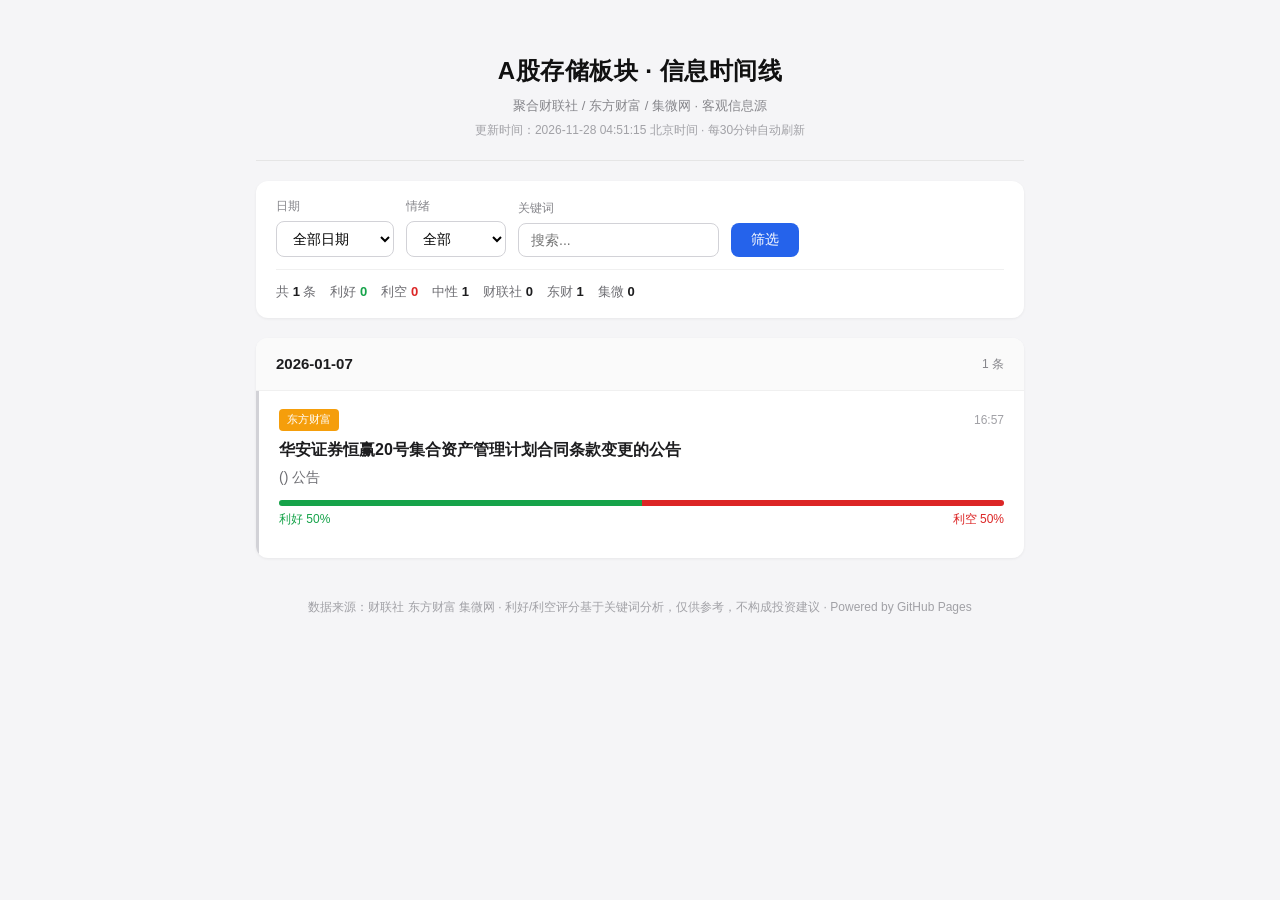
==== commit e989f13a: "auto update 2026-11-28 04:51" ====
--- a/docs/index.html
+++ b/docs/index.html
@@ -59,7 +59,7 @@
 <header class="header">
 <h1>A股存储板块 · 信息时间线</h1>
 <p class="subtitle">聚合财联社 / 东方财富 / 集微网 · 客观信息源</p>
-<p class="update-time">更新时间：2026-11-27 19:53:47 北京时间 · 每30分钟自动刷新</p>
+<p class="update-time">更新时间：2026-11-28 04:51:15 北京时间 · 每30分钟自动刷新</p>
 </header>
 <div class="toolbar">
 <div class="filter-row">
@@ -82,7 +82,7 @@
 <footer class="footer">数据来源：财联社 东方财富 集微网 · 利好/利空评分基于关键词分析，仅供参考，不构成投资建议 · Powered by GitHub Pages</footer>
 </div>
 <script>
-var DATA = {"events": [{"title": "华安证券恒赢20号集合资产管理计划合同条款变更的公告", "summary": "() 公告", "source": "eastmoney", "source_url": "", "published_at": "2026-01-07T16:57:51", "stocks": [], "stock_names": [], "bullish_pct": 50, "bearish_pct": 50, "sentiment": "neutral", "keywords_matched": []}], "grouped": {"2026-01-07": [{"title": "华安证券恒赢20号集合资产管理计划合同条款变更的公告", "summary": "() 公告", "source": "eastmoney", "source_url": "", "published_at": "2026-01-07T16:57:51", "stocks": [], "stock_names": [], "bullish_pct": 50, "bearish_pct": 50, "sentiment": "neutral", "keywords_matched": []}]}, "stats": {"total": 1, "bullish": 0, "bearish": 0, "neutral": 1, "by_source": {"eastmoney": 1}}, "generated_at": "2026-11-27 19:53:47"};
+var DATA = {"events": [{"title": "华安证券恒赢20号集合资产管理计划合同条款变更的公告", "summary": "() 公告", "source": "eastmoney", "source_url": "", "published_at": "2026-01-07T16:57:51", "stocks": [], "stock_names": [], "bullish_pct": 50, "bearish_pct": 50, "sentiment": "neutral", "keywords_matched": []}], "grouped": {"2026-01-07": [{"title": "华安证券恒赢20号集合资产管理计划合同条款变更的公告", "summary": "() 公告", "source": "eastmoney", "source_url": "", "published_at": "2026-01-07T16:57:51", "stocks": [], "stock_names": [], "bullish_pct": 50, "bearish_pct": 50, "sentiment": "neutral", "keywords_matched": []}]}, "stats": {"total": 1, "bullish": 0, "bearish": 0, "neutral": 1, "by_source": {"eastmoney": 1}}, "generated_at": "2026-11-28 04:51:15"};
 var SOURCE_LABELS = {cninfo:'巨潮资讯网',eastmoney:'东方财富',cls:'财联社',jiwei:'集微网'};
 var SOURCE_COLORS = {cninfo:'#6366f1',eastmoney:'#f59e0b',cls:'#ef4444',jiwei:'#10b981'};
 
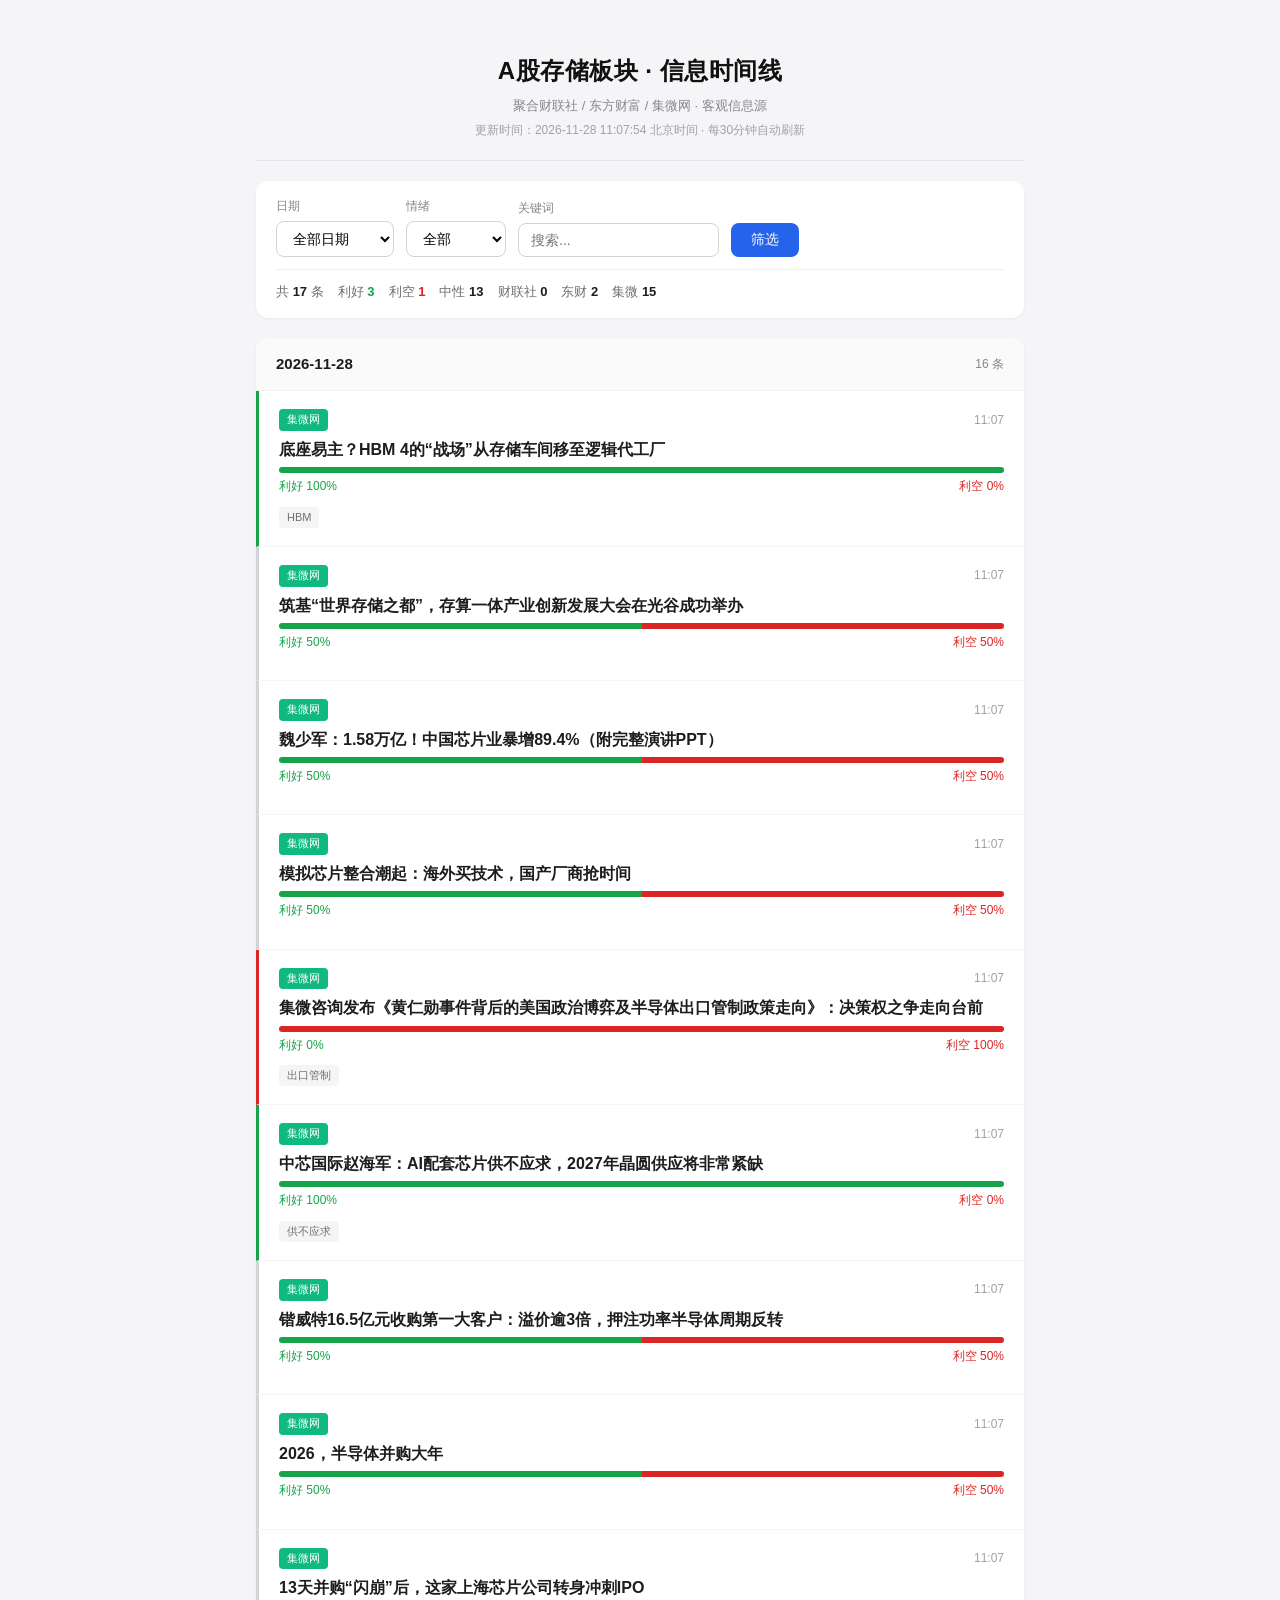
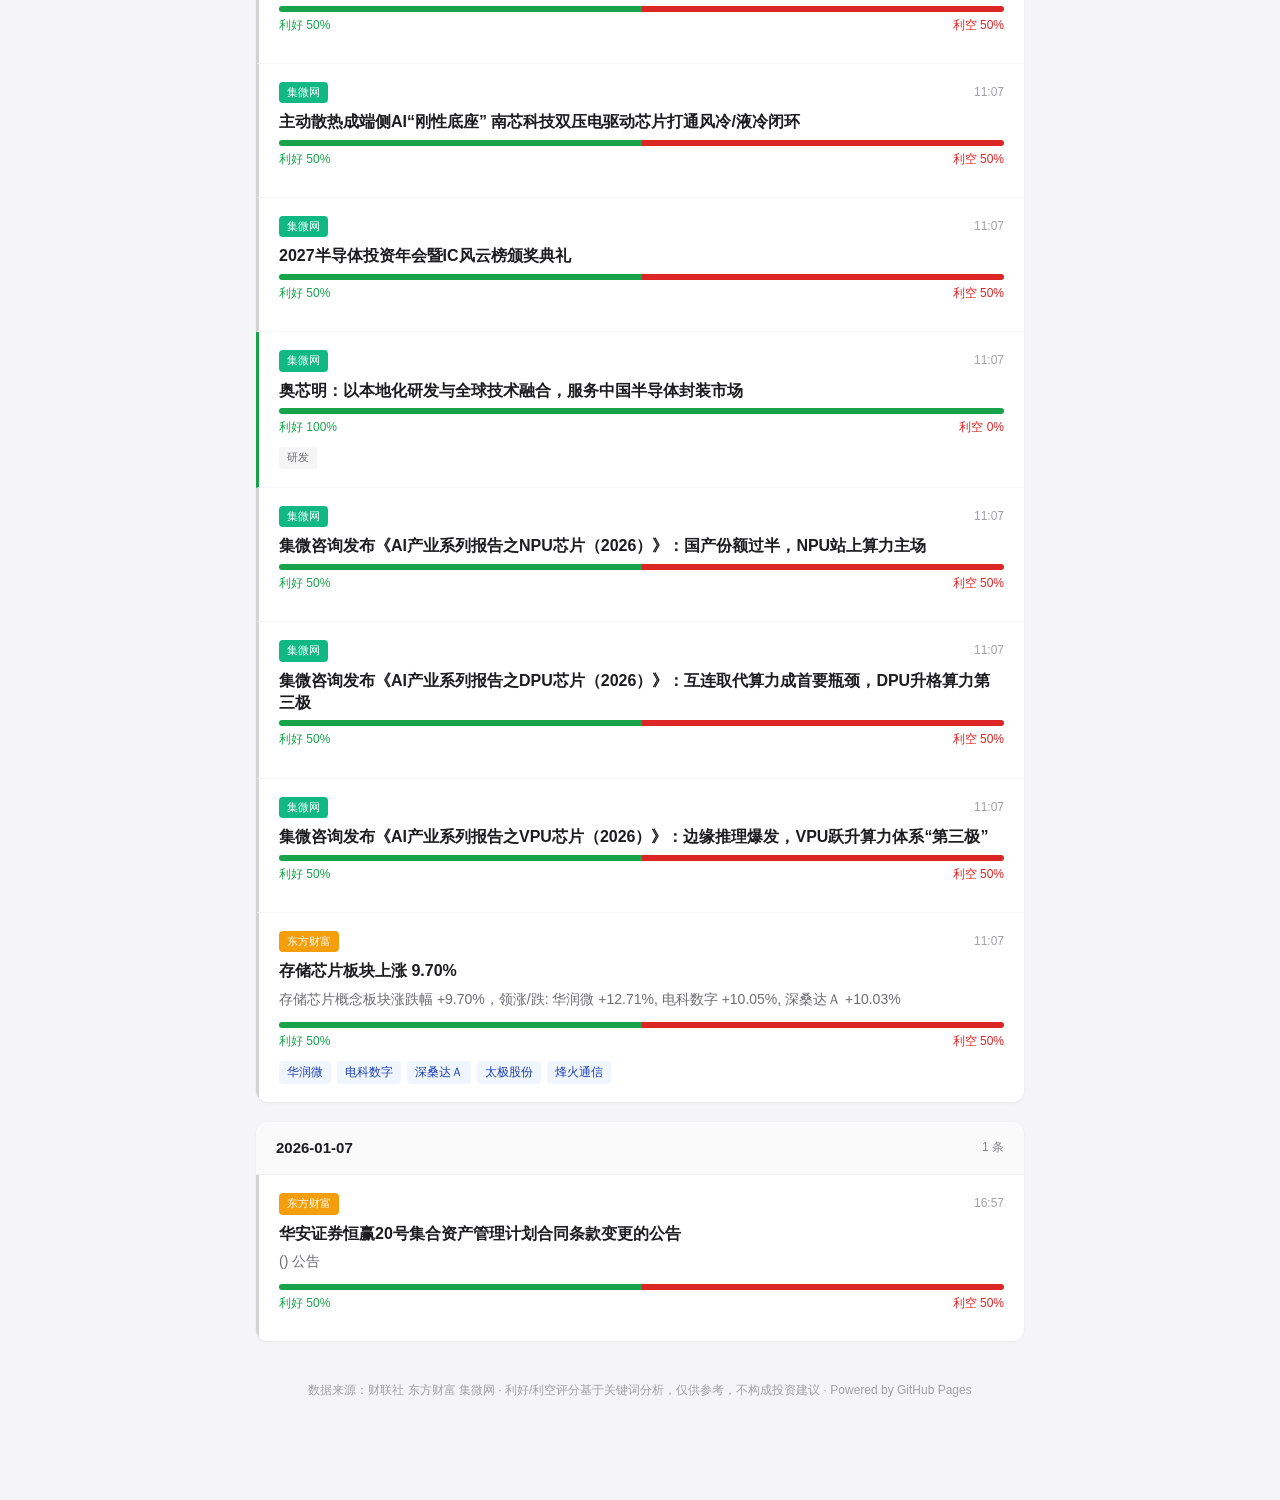
==== commit 28a811ef: "auto update 2026-11-28 11:07" ====
--- a/docs/index.html
+++ b/docs/index.html
@@ -59,7 +59,7 @@
 <header class="header">
 <h1>A股存储板块 · 信息时间线</h1>
 <p class="subtitle">聚合财联社 / 东方财富 / 集微网 · 客观信息源</p>
-<p class="update-time">更新时间：2026-11-28 04:51:15 北京时间 · 每30分钟自动刷新</p>
+<p class="update-time">更新时间：2026-11-28 11:07:54 北京时间 · 每30分钟自动刷新</p>
 </header>
 <div class="toolbar">
 <div class="filter-row">
@@ -82,7 +82,7 @@
 <footer class="footer">数据来源：财联社 东方财富 集微网 · 利好/利空评分基于关键词分析，仅供参考，不构成投资建议 · Powered by GitHub Pages</footer>
 </div>
 <script>
-var DATA = {"events": [{"title": "华安证券恒赢20号集合资产管理计划合同条款变更的公告", "summary": "() 公告", "source": "eastmoney", "source_url": "", "published_at": "2026-01-07T16:57:51", "stocks": [], "stock_names": [], "bullish_pct": 50, "bearish_pct": 50, "sentiment": "neutral", "keywords_matched": []}], "grouped": {"2026-01-07": [{"title": "华安证券恒赢20号集合资产管理计划合同条款变更的公告", "summary": "() 公告", "source": "eastmoney", "source_url": "", "published_at": "2026-01-07T16:57:51", "stocks": [], "stock_names": [], "bullish_pct": 50, "bearish_pct": 50, "sentiment": "neutral", "keywords_matched": []}]}, "stats": {"total": 1, "bullish": 0, "bearish": 0, "neutral": 1, "by_source": {"eastmoney": 1}}, "generated_at": "2026-11-28 04:51:15"};
+var DATA = {"events": [{"title": "底座易主？HBM 4的“战场”从存储车间移至逻辑代工厂", "summary": "底座易主？HBM 4的“战场”从存储车间移至逻辑代工厂", "source": "jiwei", "source_url": "https://www.laoyaoba.com/n/1146400", "published_at": "2026-11-28T11:07:54", "stocks": [], "stock_names": [], "bullish_pct": 100, "bearish_pct": 0, "sentiment": "bullish", "keywords_matched": ["HBM"]}, {"title": "筑基“世界存储之都”，存算一体产业创新发展大会在光谷成功举办", "summary": "筑基“世界存储之都”，存算一体产业创新发展大会在光谷成功举办", "source": "jiwei", "source_url": "https://www.laoyaoba.com/n/1144261", "published_at": "2026-11-28T11:07:54", "stocks": [], "stock_names": [], "bullish_pct": 50, "bearish_pct": 50, "sentiment": "neutral", "keywords_matched": []}, {"title": "魏少军：1.58万亿！中国芯片业暴增89.4%（附完整演讲PPT）", "summary": "魏少军：1.58万亿！中国芯片业暴增89.4%（附完整演讲PPT）", "source": "jiwei", "source_url": "https://www.laoyaoba.com/n/1143173", "published_at": "2026-11-28T11:07:54", "stocks": [], "stock_names": [], "bullish_pct": 50, "bearish_pct": 50, "sentiment": "neutral", "keywords_matched": []}, {"title": "模拟芯片整合潮起：海外买技术，国产厂商抢时间", "summary": "模拟芯片整合潮起：海外买技术，国产厂商抢时间", "source": "jiwei", "source_url": "https://www.laoyaoba.com/n/1142632", "published_at": "2026-11-28T11:07:54", "stocks": [], "stock_names": [], "bullish_pct": 50, "bearish_pct": 50, "sentiment": "neutral", "keywords_matched": []}, {"title": "集微咨询发布《黄仁勋事件背后的美国政治博弈及半导体出口管制政策走向》：决策权之争走向台前", "summary": "集微咨询发布《黄仁勋事件背后的美国政治博弈及半导体出口管制政策走向》：决策权之争走向台前", "source": "jiwei", "source_url": "https://www.laoyaoba.com/n/1140486", "published_at": "2026-11-28T11:07:54", "stocks": [], "stock_names": [], "bullish_pct": 0, "bearish_pct": 100, "sentiment": "bearish", "keywords_matched": ["出口管制"]}, {"title": "中芯国际赵海军：AI配套芯片供不应求，2027年晶圆供应将非常紧缺", "summary": "中芯国际赵海军：AI配套芯片供不应求，2027年晶圆供应将非常紧缺", "source": "jiwei", "source_url": "https://www.laoyaoba.com/n/1140103", "published_at": "2026-11-28T11:07:54", "stocks": [], "stock_names": [], "bullish_pct": 100, "bearish_pct": 0, "sentiment": "bullish", "keywords_matched": ["供不应求"]}, {"title": "锴威特16.5亿元收购第一大客户：溢价逾3倍，押注功率半导体周期反转", "summary": "锴威特16.5亿元收购第一大客户：溢价逾3倍，押注功率半导体周期反转", "source": "jiwei", "source_url": "https://www.laoyaoba.com/n/1139674", "published_at": "2026-11-28T11:07:54", "stocks": [], "stock_names": [], "bullish_pct": 50, "bearish_pct": 50, "sentiment": "neutral", "keywords_matched": []}, {"title": "2026，半导体并购大年", "summary": "2026，半导体并购大年", "source": "jiwei", "source_url": "https://www.laoyaoba.com/n/1139055", "published_at": "2026-11-28T11:07:54", "stocks": [], "stock_names": [], "bullish_pct": 50, "bearish_pct": 50, "sentiment": "neutral", "keywords_matched": []}, {"title": "13天并购“闪崩”后，这家上海芯片公司转身冲刺IPO", "summary": "13天并购“闪崩”后，这家上海芯片公司转身冲刺IPO", "source": "jiwei", "source_url": "https://www.laoyaoba.com/n/1138943", "published_at": "2026-11-28T11:07:54", "stocks": [], "stock_names": [], "bullish_pct": 50, "bearish_pct": 50, "sentiment": "neutral", "keywords_matched": []}, {"title": "主动散热成端侧AI“刚性底座” 南芯科技双压电驱动芯片打通风冷/液冷闭环", "summary": "主动散热成端侧AI“刚性底座” 南芯科技双压电驱动芯片打通风冷/液冷闭环", "source": "jiwei", "source_url": "https://www.laoyaoba.com/n/1145925", "published_at": "2026-11-28T11:07:54", "stocks": [], "stock_names": [], "bullish_pct": 50, "bearish_pct": 50, "sentiment": "neutral", "keywords_matched": []}, {"title": "2027半导体投资年会暨IC风云榜颁奖典礼", "summary": "2027半导体投资年会暨IC风云榜颁奖典礼", "source": "jiwei", "source_url": "https://www.laoyaoba.com/activity/csn/2027", "published_at": "2026-11-28T11:07:54", "stocks": [], "stock_names": [], "bullish_pct": 50, "bearish_pct": 50, "sentiment": "neutral", "keywords_matched": []}, {"title": "奥芯明：以本地化研发与全球技术融合，服务中国半导体封装市场", "summary": "奥芯明：以本地化研发与全球技术融合，服务中国半导体封装市场", "source": "jiwei", "source_url": "https://www.laoyaoba.com/n/1146871", "published_at": "2026-11-28T11:07:54", "stocks": [], "stock_names": [], "bullish_pct": 100, "bearish_pct": 0, "sentiment": "bullish", "keywords_matched": ["研发"]}, {"title": "集微咨询发布《AI产业系列报告之NPU芯片（2026）》：国产份额过半，NPU站上算力主场", "summary": "集微咨询发布《AI产业系列报告之NPU芯片（2026）》：国产份额过半，NPU站上算力主场", "source": "jiwei", "source_url": "https://www.laoyaoba.com/n/1140241", "published_at": "2026-11-28T11:07:54", "stocks": [], "stock_names": [], "bullish_pct": 50, "bearish_pct": 50, "sentiment": "neutral", "keywords_matched": []}, {"title": "集微咨询发布《AI产业系列报告之DPU芯片（2026）》：互连取代算力成首要瓶颈，DPU升格算力第三极", "summary": "集微咨询发布《AI产业系列报告之DPU芯片（2026）》：互连取代算力成首要瓶颈，DPU升格算力第三极", "source": "jiwei", "source_url": "https://www.laoyaoba.com/n/1140252", "published_at": "2026-11-28T11:07:54", "stocks": [], "stock_names": [], "bullish_pct": 50, "bearish_pct": 50, "sentiment": "neutral", "keywords_matched": []}, {"title": "集微咨询发布《AI产业系列报告之VPU芯片（2026）》：边缘推理爆发，VPU跃升算力体系“第三极”", "summary": "集微咨询发布《AI产业系列报告之VPU芯片（2026）》：边缘推理爆发，VPU跃升算力体系“第三极”", "source": "jiwei", "source_url": "https://www.laoyaoba.com/n/1140223", "published_at": "2026-11-28T11:07:54", "stocks": [], "stock_names": [], "bullish_pct": 50, "bearish_pct": 50, "sentiment": "neutral", "keywords_matched": []}, {"title": "存储芯片板块上涨 9.70%", "summary": "存储芯片概念板块涨跌幅 +9.70%，领涨/跌: 华润微 +12.71%, 电科数字 +10.05%, 深桑达Ａ +10.03%", "source": "eastmoney", "source_url": "https://quote.eastmoney.com/bk/90.BK1139.html", "published_at": "2026-11-28T11:07:51", "stocks": ["688396", "600850", "000032", "002368", "600498"], "stock_names": ["华润微", "电科数字", "深桑达Ａ", "太极股份", "烽火通信"], "bullish_pct": 50, "bearish_pct": 50, "sentiment": "neutral", "keywords_matched": []}, {"title": "华安证券恒赢20号集合资产管理计划合同条款变更的公告", "summary": "() 公告", "source": "eastmoney", "source_url": "", "published_at": "2026-01-07T16:57:51", "stocks": [], "stock_names": [], "bullish_pct": 50, "bearish_pct": 50, "sentiment": "neutral", "keywords_matched": []}], "grouped": {"2026-11-28": [{"title": "底座易主？HBM 4的“战场”从存储车间移至逻辑代工厂", "summary": "底座易主？HBM 4的“战场”从存储车间移至逻辑代工厂", "source": "jiwei", "source_url": "https://www.laoyaoba.com/n/1146400", "published_at": "2026-11-28T11:07:54", "stocks": [], "stock_names": [], "bullish_pct": 100, "bearish_pct": 0, "sentiment": "bullish", "keywords_matched": ["HBM"]}, {"title": "筑基“世界存储之都”，存算一体产业创新发展大会在光谷成功举办", "summary": "筑基“世界存储之都”，存算一体产业创新发展大会在光谷成功举办", "source": "jiwei", "source_url": "https://www.laoyaoba.com/n/1144261", "published_at": "2026-11-28T11:07:54", "stocks": [], "stock_names": [], "bullish_pct": 50, "bearish_pct": 50, "sentiment": "neutral", "keywords_matched": []}, {"title": "魏少军：1.58万亿！中国芯片业暴增89.4%（附完整演讲PPT）", "summary": "魏少军：1.58万亿！中国芯片业暴增89.4%（附完整演讲PPT）", "source": "jiwei", "source_url": "https://www.laoyaoba.com/n/1143173", "published_at": "2026-11-28T11:07:54", "stocks": [], "stock_names": [], "bullish_pct": 50, "bearish_pct": 50, "sentiment": "neutral", "keywords_matched": []}, {"title": "模拟芯片整合潮起：海外买技术，国产厂商抢时间", "summary": "模拟芯片整合潮起：海外买技术，国产厂商抢时间", "source": "jiwei", "source_url": "https://www.laoyaoba.com/n/1142632", "published_at": "2026-11-28T11:07:54", "stocks": [], "stock_names": [], "bullish_pct": 50, "bearish_pct": 50, "sentiment": "neutral", "keywords_matched": []}, {"title": "集微咨询发布《黄仁勋事件背后的美国政治博弈及半导体出口管制政策走向》：决策权之争走向台前", "summary": "集微咨询发布《黄仁勋事件背后的美国政治博弈及半导体出口管制政策走向》：决策权之争走向台前", "source": "jiwei", "source_url": "https://www.laoyaoba.com/n/1140486", "published_at": "2026-11-28T11:07:54", "stocks": [], "stock_names": [], "bullish_pct": 0, "bearish_pct": 100, "sentiment": "bearish", "keywords_matched": ["出口管制"]}, {"title": "中芯国际赵海军：AI配套芯片供不应求，2027年晶圆供应将非常紧缺", "summary": "中芯国际赵海军：AI配套芯片供不应求，2027年晶圆供应将非常紧缺", "source": "jiwei", "source_url": "https://www.laoyaoba.com/n/1140103", "published_at": "2026-11-28T11:07:54", "stocks": [], "stock_names": [], "bullish_pct": 100, "bearish_pct": 0, "sentiment": "bullish", "keywords_matched": ["供不应求"]}, {"title": "锴威特16.5亿元收购第一大客户：溢价逾3倍，押注功率半导体周期反转", "summary": "锴威特16.5亿元收购第一大客户：溢价逾3倍，押注功率半导体周期反转", "source": "jiwei", "source_url": "https://www.laoyaoba.com/n/1139674", "published_at": "2026-11-28T11:07:54", "stocks": [], "stock_names": [], "bullish_pct": 50, "bearish_pct": 50, "sentiment": "neutral", "keywords_matched": []}, {"title": "2026，半导体并购大年", "summary": "2026，半导体并购大年", "source": "jiwei", "source_url": "https://www.laoyaoba.com/n/1139055", "published_at": "2026-11-28T11:07:54", "stocks": [], "stock_names": [], "bullish_pct": 50, "bearish_pct": 50, "sentiment": "neutral", "keywords_matched": []}, {"title": "13天并购“闪崩”后，这家上海芯片公司转身冲刺IPO", "summary": "13天并购“闪崩”后，这家上海芯片公司转身冲刺IPO", "source": "jiwei", "source_url": "https://www.laoyaoba.com/n/1138943", "published_at": "2026-11-28T11:07:54", "stocks": [], "stock_names": [], "bullish_pct": 50, "bearish_pct": 50, "sentiment": "neutral", "keywords_matched": []}, {"title": "主动散热成端侧AI“刚性底座” 南芯科技双压电驱动芯片打通风冷/液冷闭环", "summary": "主动散热成端侧AI“刚性底座” 南芯科技双压电驱动芯片打通风冷/液冷闭环", "source": "jiwei", "source_url": "https://www.laoyaoba.com/n/1145925", "published_at": "2026-11-28T11:07:54", "stocks": [], "stock_names": [], "bullish_pct": 50, "bearish_pct": 50, "sentiment": "neutral", "keywords_matched": []}, {"title": "2027半导体投资年会暨IC风云榜颁奖典礼", "summary": "2027半导体投资年会暨IC风云榜颁奖典礼", "source": "jiwei", "source_url": "https://www.laoyaoba.com/activity/csn/2027", "published_at": "2026-11-28T11:07:54", "stocks": [], "stock_names": [], "bullish_pct": 50, "bearish_pct": 50, "sentiment": "neutral", "keywords_matched": []}, {"title": "奥芯明：以本地化研发与全球技术融合，服务中国半导体封装市场", "summary": "奥芯明：以本地化研发与全球技术融合，服务中国半导体封装市场", "source": "jiwei", "source_url": "https://www.laoyaoba.com/n/1146871", "published_at": "2026-11-28T11:07:54", "stocks": [], "stock_names": [], "bullish_pct": 100, "bearish_pct": 0, "sentiment": "bullish", "keywords_matched": ["研发"]}, {"title": "集微咨询发布《AI产业系列报告之NPU芯片（2026）》：国产份额过半，NPU站上算力主场", "summary": "集微咨询发布《AI产业系列报告之NPU芯片（2026）》：国产份额过半，NPU站上算力主场", "source": "jiwei", "source_url": "https://www.laoyaoba.com/n/1140241", "published_at": "2026-11-28T11:07:54", "stocks": [], "stock_names": [], "bullish_pct": 50, "bearish_pct": 50, "sentiment": "neutral", "keywords_matched": []}, {"title": "集微咨询发布《AI产业系列报告之DPU芯片（2026）》：互连取代算力成首要瓶颈，DPU升格算力第三极", "summary": "集微咨询发布《AI产业系列报告之DPU芯片（2026）》：互连取代算力成首要瓶颈，DPU升格算力第三极", "source": "jiwei", "source_url": "https://www.laoyaoba.com/n/1140252", "published_at": "2026-11-28T11:07:54", "stocks": [], "stock_names": [], "bullish_pct": 50, "bearish_pct": 50, "sentiment": "neutral", "keywords_matched": []}, {"title": "集微咨询发布《AI产业系列报告之VPU芯片（2026）》：边缘推理爆发，VPU跃升算力体系“第三极”", "summary": "集微咨询发布《AI产业系列报告之VPU芯片（2026）》：边缘推理爆发，VPU跃升算力体系“第三极”", "source": "jiwei", "source_url": "https://www.laoyaoba.com/n/1140223", "published_at": "2026-11-28T11:07:54", "stocks": [], "stock_names": [], "bullish_pct": 50, "bearish_pct": 50, "sentiment": "neutral", "keywords_matched": []}, {"title": "存储芯片板块上涨 9.70%", "summary": "存储芯片概念板块涨跌幅 +9.70%，领涨/跌: 华润微 +12.71%, 电科数字 +10.05%, 深桑达Ａ +10.03%", "source": "eastmoney", "source_url": "https://quote.eastmoney.com/bk/90.BK1139.html", "published_at": "2026-11-28T11:07:51", "stocks": ["688396", "600850", "000032", "002368", "600498"], "stock_names": ["华润微", "电科数字", "深桑达Ａ", "太极股份", "烽火通信"], "bullish_pct": 50, "bearish_pct": 50, "sentiment": "neutral", "keywords_matched": []}], "2026-01-07": [{"title": "华安证券恒赢20号集合资产管理计划合同条款变更的公告", "summary": "() 公告", "source": "eastmoney", "source_url": "", "published_at": "2026-01-07T16:57:51", "stocks": [], "stock_names": [], "bullish_pct": 50, "bearish_pct": 50, "sentiment": "neutral", "keywords_matched": []}]}, "stats": {"total": 17, "bullish": 3, "bearish": 1, "neutral": 13, "by_source": {"jiwei": 15, "eastmoney": 2}}, "generated_at": "2026-11-28 11:07:54"};
 var SOURCE_LABELS = {cninfo:'巨潮资讯网',eastmoney:'东方财富',cls:'财联社',jiwei:'集微网'};
 var SOURCE_COLORS = {cninfo:'#6366f1',eastmoney:'#f59e0b',cls:'#ef4444',jiwei:'#10b981'};
 
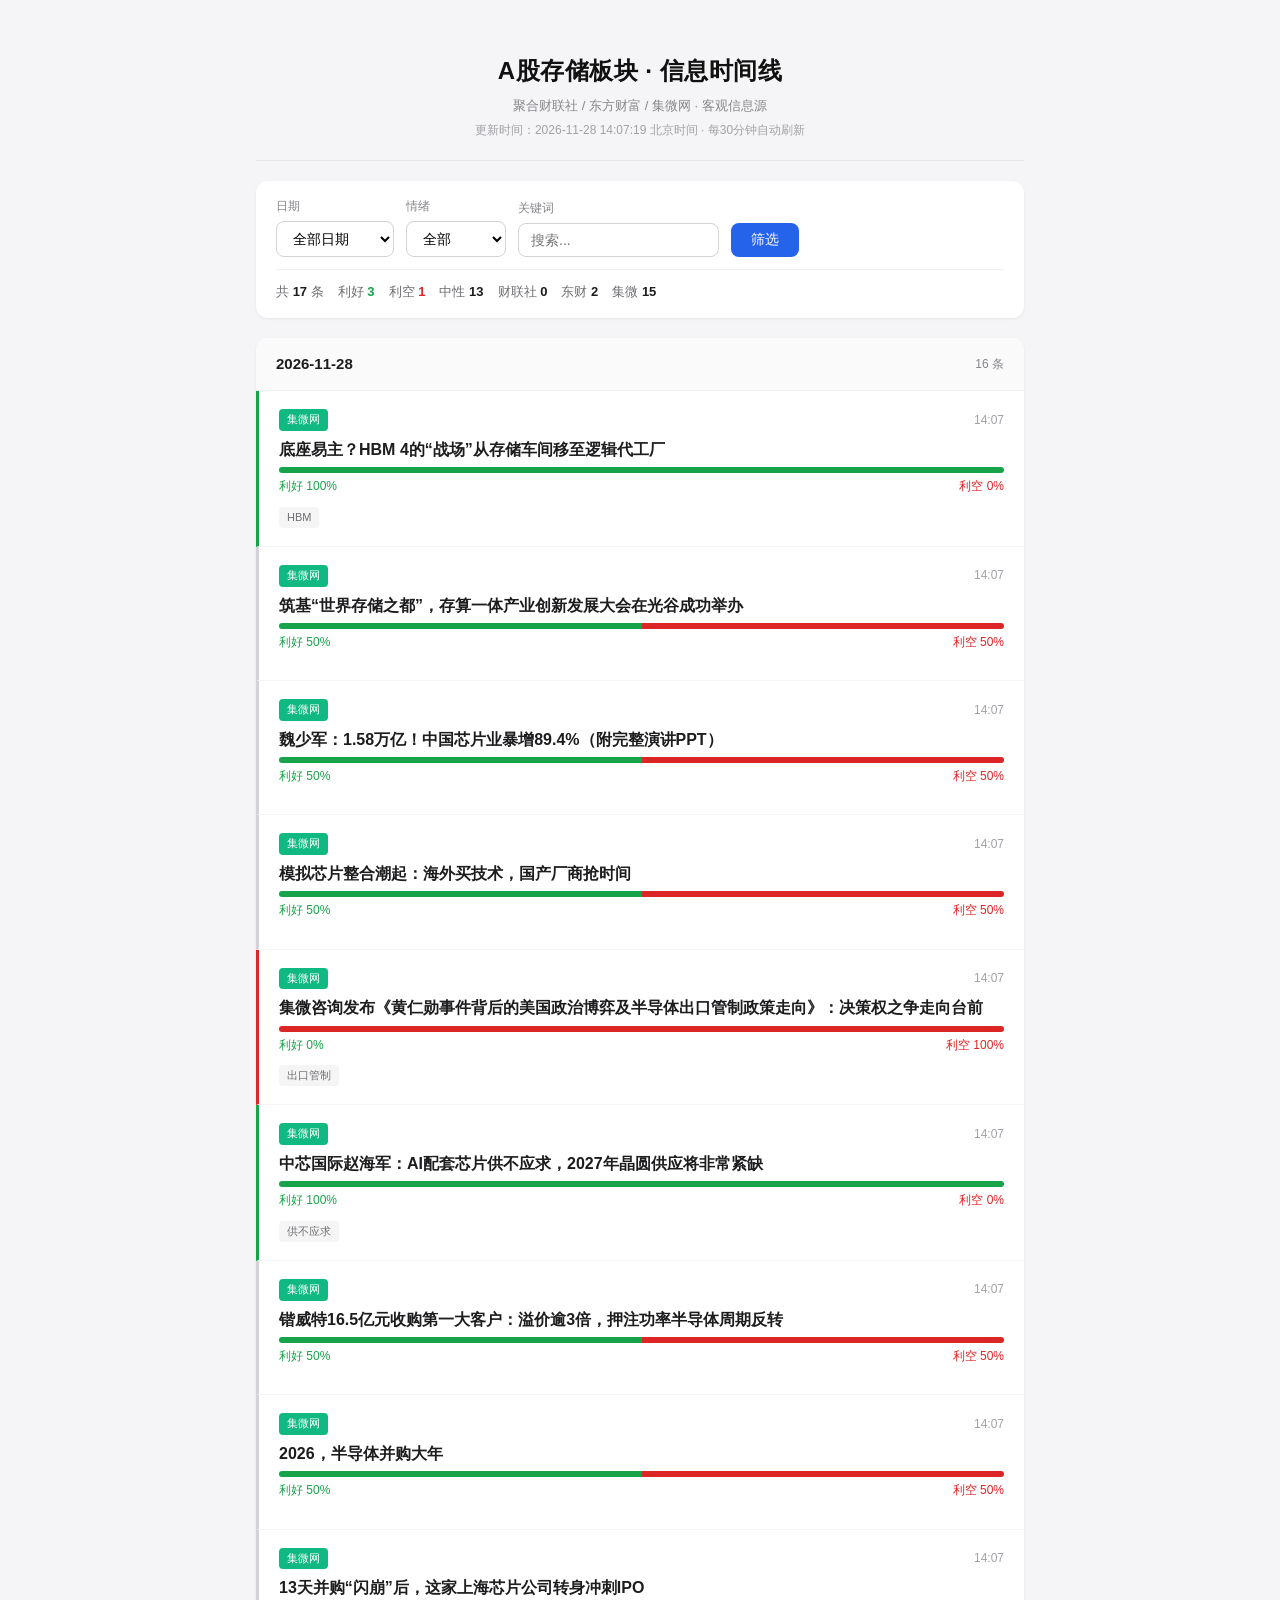
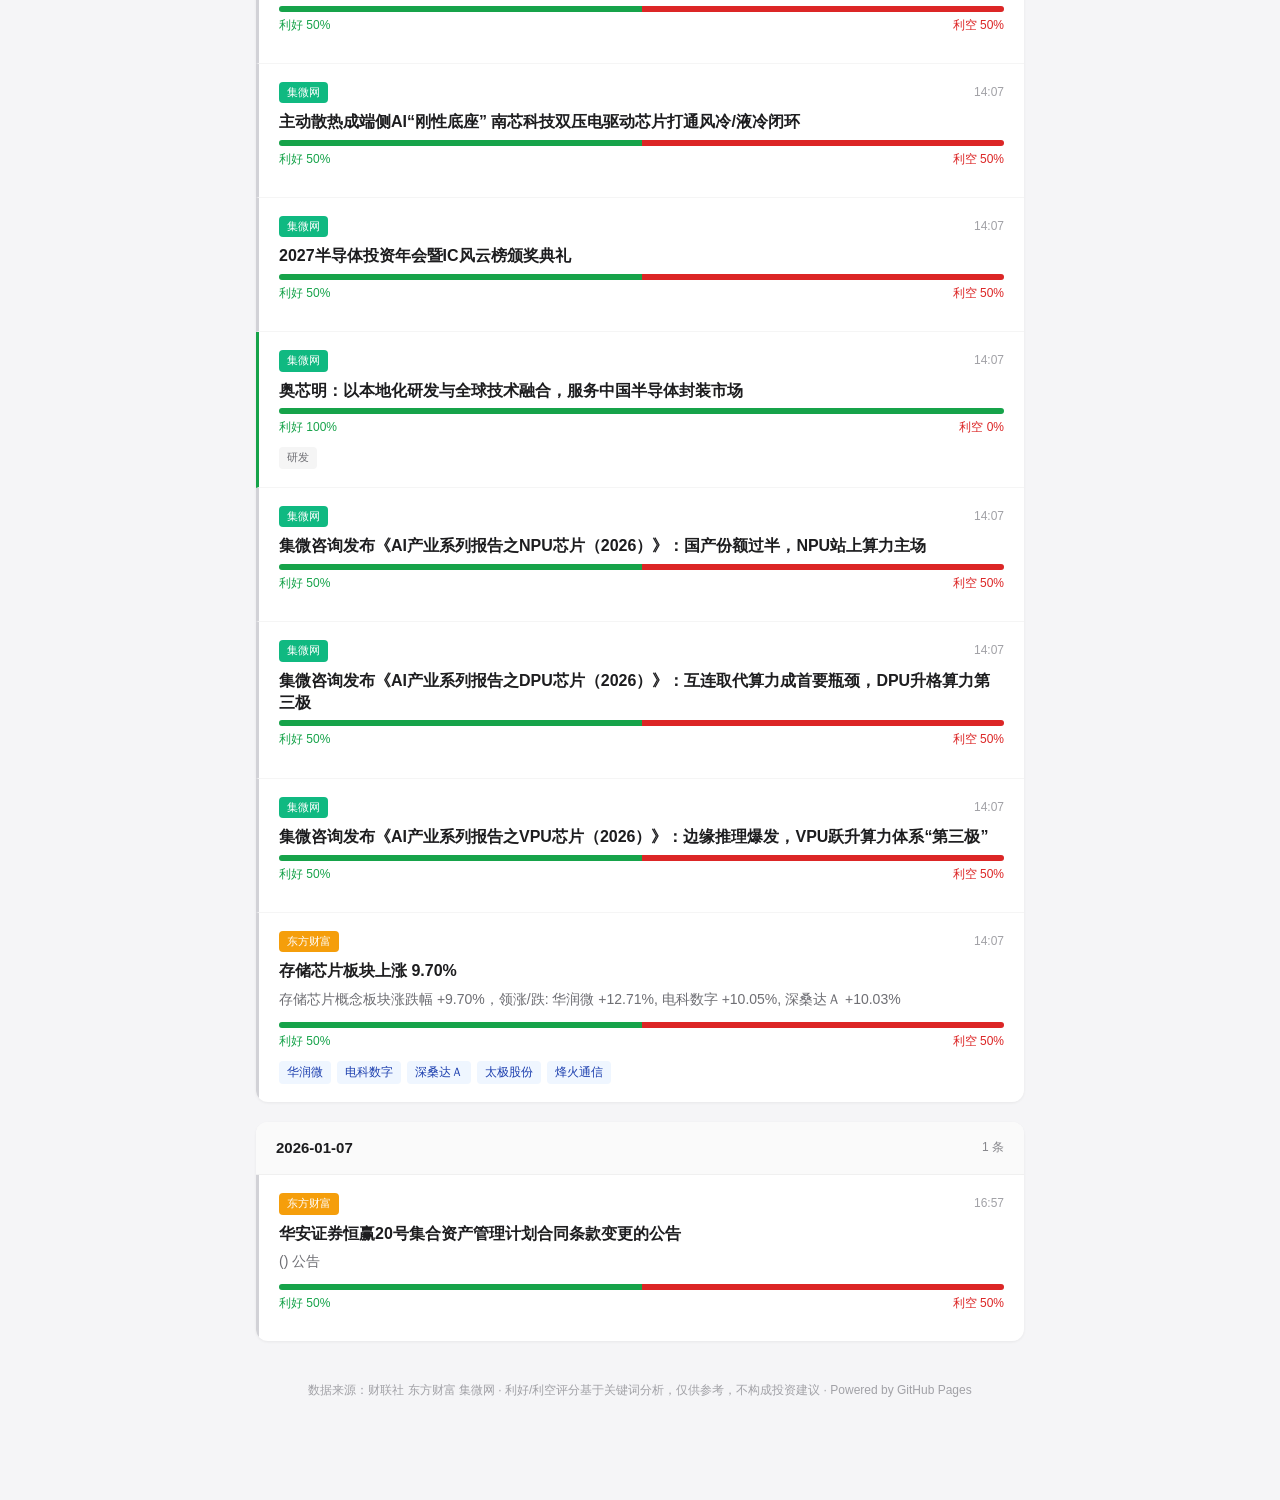
==== commit 818b4202: "auto update 2026-11-28 14:07" ====
--- a/docs/index.html
+++ b/docs/index.html
@@ -59,7 +59,7 @@
 <header class="header">
 <h1>A股存储板块 · 信息时间线</h1>
 <p class="subtitle">聚合财联社 / 东方财富 / 集微网 · 客观信息源</p>
-<p class="update-time">更新时间：2026-11-28 11:07:54 北京时间 · 每30分钟自动刷新</p>
+<p class="update-time">更新时间：2026-11-28 14:07:19 北京时间 · 每30分钟自动刷新</p>
 </header>
 <div class="toolbar">
 <div class="filter-row">
@@ -82,7 +82,7 @@
 <footer class="footer">数据来源：财联社 东方财富 集微网 · 利好/利空评分基于关键词分析，仅供参考，不构成投资建议 · Powered by GitHub Pages</footer>
 </div>
 <script>
-var DATA = {"events": [{"title": "底座易主？HBM 4的“战场”从存储车间移至逻辑代工厂", "summary": "底座易主？HBM 4的“战场”从存储车间移至逻辑代工厂", "source": "jiwei", "source_url": "https://www.laoyaoba.com/n/1146400", "published_at": "2026-11-28T11:07:54", "stocks": [], "stock_names": [], "bullish_pct": 100, "bearish_pct": 0, "sentiment": "bullish", "keywords_matched": ["HBM"]}, {"title": "筑基“世界存储之都”，存算一体产业创新发展大会在光谷成功举办", "summary": "筑基“世界存储之都”，存算一体产业创新发展大会在光谷成功举办", "source": "jiwei", "source_url": "https://www.laoyaoba.com/n/1144261", "published_at": "2026-11-28T11:07:54", "stocks": [], "stock_names": [], "bullish_pct": 50, "bearish_pct": 50, "sentiment": "neutral", "keywords_matched": []}, {"title": "魏少军：1.58万亿！中国芯片业暴增89.4%（附完整演讲PPT）", "summary": "魏少军：1.58万亿！中国芯片业暴增89.4%（附完整演讲PPT）", "source": "jiwei", "source_url": "https://www.laoyaoba.com/n/1143173", "published_at": "2026-11-28T11:07:54", "stocks": [], "stock_names": [], "bullish_pct": 50, "bearish_pct": 50, "sentiment": "neutral", "keywords_matched": []}, {"title": "模拟芯片整合潮起：海外买技术，国产厂商抢时间", "summary": "模拟芯片整合潮起：海外买技术，国产厂商抢时间", "source": "jiwei", "source_url": "https://www.laoyaoba.com/n/1142632", "published_at": "2026-11-28T11:07:54", "stocks": [], "stock_names": [], "bullish_pct": 50, "bearish_pct": 50, "sentiment": "neutral", "keywords_matched": []}, {"title": "集微咨询发布《黄仁勋事件背后的美国政治博弈及半导体出口管制政策走向》：决策权之争走向台前", "summary": "集微咨询发布《黄仁勋事件背后的美国政治博弈及半导体出口管制政策走向》：决策权之争走向台前", "source": "jiwei", "source_url": "https://www.laoyaoba.com/n/1140486", "published_at": "2026-11-28T11:07:54", "stocks": [], "stock_names": [], "bullish_pct": 0, "bearish_pct": 100, "sentiment": "bearish", "keywords_matched": ["出口管制"]}, {"title": "中芯国际赵海军：AI配套芯片供不应求，2027年晶圆供应将非常紧缺", "summary": "中芯国际赵海军：AI配套芯片供不应求，2027年晶圆供应将非常紧缺", "source": "jiwei", "source_url": "https://www.laoyaoba.com/n/1140103", "published_at": "2026-11-28T11:07:54", "stocks": [], "stock_names": [], "bullish_pct": 100, "bearish_pct": 0, "sentiment": "bullish", "keywords_matched": ["供不应求"]}, {"title": "锴威特16.5亿元收购第一大客户：溢价逾3倍，押注功率半导体周期反转", "summary": "锴威特16.5亿元收购第一大客户：溢价逾3倍，押注功率半导体周期反转", "source": "jiwei", "source_url": "https://www.laoyaoba.com/n/1139674", "published_at": "2026-11-28T11:07:54", "stocks": [], "stock_names": [], "bullish_pct": 50, "bearish_pct": 50, "sentiment": "neutral", "keywords_matched": []}, {"title": "2026，半导体并购大年", "summary": "2026，半导体并购大年", "source": "jiwei", "source_url": "https://www.laoyaoba.com/n/1139055", "published_at": "2026-11-28T11:07:54", "stocks": [], "stock_names": [], "bullish_pct": 50, "bearish_pct": 50, "sentiment": "neutral", "keywords_matched": []}, {"title": "13天并购“闪崩”后，这家上海芯片公司转身冲刺IPO", "summary": "13天并购“闪崩”后，这家上海芯片公司转身冲刺IPO", "source": "jiwei", "source_url": "https://www.laoyaoba.com/n/1138943", "published_at": "2026-11-28T11:07:54", "stocks": [], "stock_names": [], "bullish_pct": 50, "bearish_pct": 50, "sentiment": "neutral", "keywords_matched": []}, {"title": "主动散热成端侧AI“刚性底座” 南芯科技双压电驱动芯片打通风冷/液冷闭环", "summary": "主动散热成端侧AI“刚性底座” 南芯科技双压电驱动芯片打通风冷/液冷闭环", "source": "jiwei", "source_url": "https://www.laoyaoba.com/n/1145925", "published_at": "2026-11-28T11:07:54", "stocks": [], "stock_names": [], "bullish_pct": 50, "bearish_pct": 50, "sentiment": "neutral", "keywords_matched": []}, {"title": "2027半导体投资年会暨IC风云榜颁奖典礼", "summary": "2027半导体投资年会暨IC风云榜颁奖典礼", "source": "jiwei", "source_url": "https://www.laoyaoba.com/activity/csn/2027", "published_at": "2026-11-28T11:07:54", "stocks": [], "stock_names": [], "bullish_pct": 50, "bearish_pct": 50, "sentiment": "neutral", "keywords_matched": []}, {"title": "奥芯明：以本地化研发与全球技术融合，服务中国半导体封装市场", "summary": "奥芯明：以本地化研发与全球技术融合，服务中国半导体封装市场", "source": "jiwei", "source_url": "https://www.laoyaoba.com/n/1146871", "published_at": "2026-11-28T11:07:54", "stocks": [], "stock_names": [], "bullish_pct": 100, "bearish_pct": 0, "sentiment": "bullish", "keywords_matched": ["研发"]}, {"title": "集微咨询发布《AI产业系列报告之NPU芯片（2026）》：国产份额过半，NPU站上算力主场", "summary": "集微咨询发布《AI产业系列报告之NPU芯片（2026）》：国产份额过半，NPU站上算力主场", "source": "jiwei", "source_url": "https://www.laoyaoba.com/n/1140241", "published_at": "2026-11-28T11:07:54", "stocks": [], "stock_names": [], "bullish_pct": 50, "bearish_pct": 50, "sentiment": "neutral", "keywords_matched": []}, {"title": "集微咨询发布《AI产业系列报告之DPU芯片（2026）》：互连取代算力成首要瓶颈，DPU升格算力第三极", "summary": "集微咨询发布《AI产业系列报告之DPU芯片（2026）》：互连取代算力成首要瓶颈，DPU升格算力第三极", "source": "jiwei", "source_url": "https://www.laoyaoba.com/n/1140252", "published_at": "2026-11-28T11:07:54", "stocks": [], "stock_names": [], "bullish_pct": 50, "bearish_pct": 50, "sentiment": "neutral", "keywords_matched": []}, {"title": "集微咨询发布《AI产业系列报告之VPU芯片（2026）》：边缘推理爆发，VPU跃升算力体系“第三极”", "summary": "集微咨询发布《AI产业系列报告之VPU芯片（2026）》：边缘推理爆发，VPU跃升算力体系“第三极”", "source": "jiwei", "source_url": "https://www.laoyaoba.com/n/1140223", "published_at": "2026-11-28T11:07:54", "stocks": [], "stock_names": [], "bullish_pct": 50, "bearish_pct": 50, "sentiment": "neutral", "keywords_matched": []}, {"title": "存储芯片板块上涨 9.70%", "summary": "存储芯片概念板块涨跌幅 +9.70%，领涨/跌: 华润微 +12.71%, 电科数字 +10.05%, 深桑达Ａ +10.03%", "source": "eastmoney", "source_url": "https://quote.eastmoney.com/bk/90.BK1139.html", "published_at": "2026-11-28T11:07:51", "stocks": ["688396", "600850", "000032", "002368", "600498"], "stock_names": ["华润微", "电科数字", "深桑达Ａ", "太极股份", "烽火通信"], "bullish_pct": 50, "bearish_pct": 50, "sentiment": "neutral", "keywords_matched": []}, {"title": "华安证券恒赢20号集合资产管理计划合同条款变更的公告", "summary": "() 公告", "source": "eastmoney", "source_url": "", "published_at": "2026-01-07T16:57:51", "stocks": [], "stock_names": [], "bullish_pct": 50, "bearish_pct": 50, "sentiment": "neutral", "keywords_matched": []}], "grouped": {"2026-11-28": [{"title": "底座易主？HBM 4的“战场”从存储车间移至逻辑代工厂", "summary": "底座易主？HBM 4的“战场”从存储车间移至逻辑代工厂", "source": "jiwei", "source_url": "https://www.laoyaoba.com/n/1146400", "published_at": "2026-11-28T11:07:54", "stocks": [], "stock_names": [], "bullish_pct": 100, "bearish_pct": 0, "sentiment": "bullish", "keywords_matched": ["HBM"]}, {"title": "筑基“世界存储之都”，存算一体产业创新发展大会在光谷成功举办", "summary": "筑基“世界存储之都”，存算一体产业创新发展大会在光谷成功举办", "source": "jiwei", "source_url": "https://www.laoyaoba.com/n/1144261", "published_at": "2026-11-28T11:07:54", "stocks": [], "stock_names": [], "bullish_pct": 50, "bearish_pct": 50, "sentiment": "neutral", "keywords_matched": []}, {"title": "魏少军：1.58万亿！中国芯片业暴增89.4%（附完整演讲PPT）", "summary": "魏少军：1.58万亿！中国芯片业暴增89.4%（附完整演讲PPT）", "source": "jiwei", "source_url": "https://www.laoyaoba.com/n/1143173", "published_at": "2026-11-28T11:07:54", "stocks": [], "stock_names": [], "bullish_pct": 50, "bearish_pct": 50, "sentiment": "neutral", "keywords_matched": []}, {"title": "模拟芯片整合潮起：海外买技术，国产厂商抢时间", "summary": "模拟芯片整合潮起：海外买技术，国产厂商抢时间", "source": "jiwei", "source_url": "https://www.laoyaoba.com/n/1142632", "published_at": "2026-11-28T11:07:54", "stocks": [], "stock_names": [], "bullish_pct": 50, "bearish_pct": 50, "sentiment": "neutral", "keywords_matched": []}, {"title": "集微咨询发布《黄仁勋事件背后的美国政治博弈及半导体出口管制政策走向》：决策权之争走向台前", "summary": "集微咨询发布《黄仁勋事件背后的美国政治博弈及半导体出口管制政策走向》：决策权之争走向台前", "source": "jiwei", "source_url": "https://www.laoyaoba.com/n/1140486", "published_at": "2026-11-28T11:07:54", "stocks": [], "stock_names": [], "bullish_pct": 0, "bearish_pct": 100, "sentiment": "bearish", "keywords_matched": ["出口管制"]}, {"title": "中芯国际赵海军：AI配套芯片供不应求，2027年晶圆供应将非常紧缺", "summary": "中芯国际赵海军：AI配套芯片供不应求，2027年晶圆供应将非常紧缺", "source": "jiwei", "source_url": "https://www.laoyaoba.com/n/1140103", "published_at": "2026-11-28T11:07:54", "stocks": [], "stock_names": [], "bullish_pct": 100, "bearish_pct": 0, "sentiment": "bullish", "keywords_matched": ["供不应求"]}, {"title": "锴威特16.5亿元收购第一大客户：溢价逾3倍，押注功率半导体周期反转", "summary": "锴威特16.5亿元收购第一大客户：溢价逾3倍，押注功率半导体周期反转", "source": "jiwei", "source_url": "https://www.laoyaoba.com/n/1139674", "published_at": "2026-11-28T11:07:54", "stocks": [], "stock_names": [], "bullish_pct": 50, "bearish_pct": 50, "sentiment": "neutral", "keywords_matched": []}, {"title": "2026，半导体并购大年", "summary": "2026，半导体并购大年", "source": "jiwei", "source_url": "https://www.laoyaoba.com/n/1139055", "published_at": "2026-11-28T11:07:54", "stocks": [], "stock_names": [], "bullish_pct": 50, "bearish_pct": 50, "sentiment": "neutral", "keywords_matched": []}, {"title": "13天并购“闪崩”后，这家上海芯片公司转身冲刺IPO", "summary": "13天并购“闪崩”后，这家上海芯片公司转身冲刺IPO", "source": "jiwei", "source_url": "https://www.laoyaoba.com/n/1138943", "published_at": "2026-11-28T11:07:54", "stocks": [], "stock_names": [], "bullish_pct": 50, "bearish_pct": 50, "sentiment": "neutral", "keywords_matched": []}, {"title": "主动散热成端侧AI“刚性底座” 南芯科技双压电驱动芯片打通风冷/液冷闭环", "summary": "主动散热成端侧AI“刚性底座” 南芯科技双压电驱动芯片打通风冷/液冷闭环", "source": "jiwei", "source_url": "https://www.laoyaoba.com/n/1145925", "published_at": "2026-11-28T11:07:54", "stocks": [], "stock_names": [], "bullish_pct": 50, "bearish_pct": 50, "sentiment": "neutral", "keywords_matched": []}, {"title": "2027半导体投资年会暨IC风云榜颁奖典礼", "summary": "2027半导体投资年会暨IC风云榜颁奖典礼", "source": "jiwei", "source_url": "https://www.laoyaoba.com/activity/csn/2027", "published_at": "2026-11-28T11:07:54", "stocks": [], "stock_names": [], "bullish_pct": 50, "bearish_pct": 50, "sentiment": "neutral", "keywords_matched": []}, {"title": "奥芯明：以本地化研发与全球技术融合，服务中国半导体封装市场", "summary": "奥芯明：以本地化研发与全球技术融合，服务中国半导体封装市场", "source": "jiwei", "source_url": "https://www.laoyaoba.com/n/1146871", "published_at": "2026-11-28T11:07:54", "stocks": [], "stock_names": [], "bullish_pct": 100, "bearish_pct": 0, "sentiment": "bullish", "keywords_matched": ["研发"]}, {"title": "集微咨询发布《AI产业系列报告之NPU芯片（2026）》：国产份额过半，NPU站上算力主场", "summary": "集微咨询发布《AI产业系列报告之NPU芯片（2026）》：国产份额过半，NPU站上算力主场", "source": "jiwei", "source_url": "https://www.laoyaoba.com/n/1140241", "published_at": "2026-11-28T11:07:54", "stocks": [], "stock_names": [], "bullish_pct": 50, "bearish_pct": 50, "sentiment": "neutral", "keywords_matched": []}, {"title": "集微咨询发布《AI产业系列报告之DPU芯片（2026）》：互连取代算力成首要瓶颈，DPU升格算力第三极", "summary": "集微咨询发布《AI产业系列报告之DPU芯片（2026）》：互连取代算力成首要瓶颈，DPU升格算力第三极", "source": "jiwei", "source_url": "https://www.laoyaoba.com/n/1140252", "published_at": "2026-11-28T11:07:54", "stocks": [], "stock_names": [], "bullish_pct": 50, "bearish_pct": 50, "sentiment": "neutral", "keywords_matched": []}, {"title": "集微咨询发布《AI产业系列报告之VPU芯片（2026）》：边缘推理爆发，VPU跃升算力体系“第三极”", "summary": "集微咨询发布《AI产业系列报告之VPU芯片（2026）》：边缘推理爆发，VPU跃升算力体系“第三极”", "source": "jiwei", "source_url": "https://www.laoyaoba.com/n/1140223", "published_at": "2026-11-28T11:07:54", "stocks": [], "stock_names": [], "bullish_pct": 50, "bearish_pct": 50, "sentiment": "neutral", "keywords_matched": []}, {"title": "存储芯片板块上涨 9.70%", "summary": "存储芯片概念板块涨跌幅 +9.70%，领涨/跌: 华润微 +12.71%, 电科数字 +10.05%, 深桑达Ａ +10.03%", "source": "eastmoney", "source_url": "https://quote.eastmoney.com/bk/90.BK1139.html", "published_at": "2026-11-28T11:07:51", "stocks": ["688396", "600850", "000032", "002368", "600498"], "stock_names": ["华润微", "电科数字", "深桑达Ａ", "太极股份", "烽火通信"], "bullish_pct": 50, "bearish_pct": 50, "sentiment": "neutral", "keywords_matched": []}], "2026-01-07": [{"title": "华安证券恒赢20号集合资产管理计划合同条款变更的公告", "summary": "() 公告", "source": "eastmoney", "source_url": "", "published_at": "2026-01-07T16:57:51", "stocks": [], "stock_names": [], "bullish_pct": 50, "bearish_pct": 50, "sentiment": "neutral", "keywords_matched": []}]}, "stats": {"total": 17, "bullish": 3, "bearish": 1, "neutral": 13, "by_source": {"jiwei": 15, "eastmoney": 2}}, "generated_at": "2026-11-28 11:07:54"};
+var DATA = {"events": [{"title": "底座易主？HBM 4的“战场”从存储车间移至逻辑代工厂", "summary": "底座易主？HBM 4的“战场”从存储车间移至逻辑代工厂", "source": "jiwei", "source_url": "https://www.laoyaoba.com/n/1146400", "published_at": "2026-11-28T14:07:18", "stocks": [], "stock_names": [], "bullish_pct": 100, "bearish_pct": 0, "sentiment": "bullish", "keywords_matched": ["HBM"]}, {"title": "筑基“世界存储之都”，存算一体产业创新发展大会在光谷成功举办", "summary": "筑基“世界存储之都”，存算一体产业创新发展大会在光谷成功举办", "source": "jiwei", "source_url": "https://www.laoyaoba.com/n/1144261", "published_at": "2026-11-28T14:07:18", "stocks": [], "stock_names": [], "bullish_pct": 50, "bearish_pct": 50, "sentiment": "neutral", "keywords_matched": []}, {"title": "魏少军：1.58万亿！中国芯片业暴增89.4%（附完整演讲PPT）", "summary": "魏少军：1.58万亿！中国芯片业暴增89.4%（附完整演讲PPT）", "source": "jiwei", "source_url": "https://www.laoyaoba.com/n/1143173", "published_at": "2026-11-28T14:07:18", "stocks": [], "stock_names": [], "bullish_pct": 50, "bearish_pct": 50, "sentiment": "neutral", "keywords_matched": []}, {"title": "模拟芯片整合潮起：海外买技术，国产厂商抢时间", "summary": "模拟芯片整合潮起：海外买技术，国产厂商抢时间", "source": "jiwei", "source_url": "https://www.laoyaoba.com/n/1142632", "published_at": "2026-11-28T14:07:18", "stocks": [], "stock_names": [], "bullish_pct": 50, "bearish_pct": 50, "sentiment": "neutral", "keywords_matched": []}, {"title": "集微咨询发布《黄仁勋事件背后的美国政治博弈及半导体出口管制政策走向》：决策权之争走向台前", "summary": "集微咨询发布《黄仁勋事件背后的美国政治博弈及半导体出口管制政策走向》：决策权之争走向台前", "source": "jiwei", "source_url": "https://www.laoyaoba.com/n/1140486", "published_at": "2026-11-28T14:07:18", "stocks": [], "stock_names": [], "bullish_pct": 0, "bearish_pct": 100, "sentiment": "bearish", "keywords_matched": ["出口管制"]}, {"title": "中芯国际赵海军：AI配套芯片供不应求，2027年晶圆供应将非常紧缺", "summary": "中芯国际赵海军：AI配套芯片供不应求，2027年晶圆供应将非常紧缺", "source": "jiwei", "source_url": "https://www.laoyaoba.com/n/1140103", "published_at": "2026-11-28T14:07:18", "stocks": [], "stock_names": [], "bullish_pct": 100, "bearish_pct": 0, "sentiment": "bullish", "keywords_matched": ["供不应求"]}, {"title": "锴威特16.5亿元收购第一大客户：溢价逾3倍，押注功率半导体周期反转", "summary": "锴威特16.5亿元收购第一大客户：溢价逾3倍，押注功率半导体周期反转", "source": "jiwei", "source_url": "https://www.laoyaoba.com/n/1139674", "published_at": "2026-11-28T14:07:18", "stocks": [], "stock_names": [], "bullish_pct": 50, "bearish_pct": 50, "sentiment": "neutral", "keywords_matched": []}, {"title": "2026，半导体并购大年", "summary": "2026，半导体并购大年", "source": "jiwei", "source_url": "https://www.laoyaoba.com/n/1139055", "published_at": "2026-11-28T14:07:18", "stocks": [], "stock_names": [], "bullish_pct": 50, "bearish_pct": 50, "sentiment": "neutral", "keywords_matched": []}, {"title": "13天并购“闪崩”后，这家上海芯片公司转身冲刺IPO", "summary": "13天并购“闪崩”后，这家上海芯片公司转身冲刺IPO", "source": "jiwei", "source_url": "https://www.laoyaoba.com/n/1138943", "published_at": "2026-11-28T14:07:18", "stocks": [], "stock_names": [], "bullish_pct": 50, "bearish_pct": 50, "sentiment": "neutral", "keywords_matched": []}, {"title": "主动散热成端侧AI“刚性底座” 南芯科技双压电驱动芯片打通风冷/液冷闭环", "summary": "主动散热成端侧AI“刚性底座” 南芯科技双压电驱动芯片打通风冷/液冷闭环", "source": "jiwei", "source_url": "https://www.laoyaoba.com/n/1145925", "published_at": "2026-11-28T14:07:18", "stocks": [], "stock_names": [], "bullish_pct": 50, "bearish_pct": 50, "sentiment": "neutral", "keywords_matched": []}, {"title": "2027半导体投资年会暨IC风云榜颁奖典礼", "summary": "2027半导体投资年会暨IC风云榜颁奖典礼", "source": "jiwei", "source_url": "https://www.laoyaoba.com/activity/csn/2027", "published_at": "2026-11-28T14:07:18", "stocks": [], "stock_names": [], "bullish_pct": 50, "bearish_pct": 50, "sentiment": "neutral", "keywords_matched": []}, {"title": "奥芯明：以本地化研发与全球技术融合，服务中国半导体封装市场", "summary": "奥芯明：以本地化研发与全球技术融合，服务中国半导体封装市场", "source": "jiwei", "source_url": "https://www.laoyaoba.com/n/1146871", "published_at": "2026-11-28T14:07:18", "stocks": [], "stock_names": [], "bullish_pct": 100, "bearish_pct": 0, "sentiment": "bullish", "keywords_matched": ["研发"]}, {"title": "集微咨询发布《AI产业系列报告之NPU芯片（2026）》：国产份额过半，NPU站上算力主场", "summary": "集微咨询发布《AI产业系列报告之NPU芯片（2026）》：国产份额过半，NPU站上算力主场", "source": "jiwei", "source_url": "https://www.laoyaoba.com/n/1140241", "published_at": "2026-11-28T14:07:18", "stocks": [], "stock_names": [], "bullish_pct": 50, "bearish_pct": 50, "sentiment": "neutral", "keywords_matched": []}, {"title": "集微咨询发布《AI产业系列报告之DPU芯片（2026）》：互连取代算力成首要瓶颈，DPU升格算力第三极", "summary": "集微咨询发布《AI产业系列报告之DPU芯片（2026）》：互连取代算力成首要瓶颈，DPU升格算力第三极", "source": "jiwei", "source_url": "https://www.laoyaoba.com/n/1140252", "published_at": "2026-11-28T14:07:18", "stocks": [], "stock_names": [], "bullish_pct": 50, "bearish_pct": 50, "sentiment": "neutral", "keywords_matched": []}, {"title": "集微咨询发布《AI产业系列报告之VPU芯片（2026）》：边缘推理爆发，VPU跃升算力体系“第三极”", "summary": "集微咨询发布《AI产业系列报告之VPU芯片（2026）》：边缘推理爆发，VPU跃升算力体系“第三极”", "source": "jiwei", "source_url": "https://www.laoyaoba.com/n/1140223", "published_at": "2026-11-28T14:07:18", "stocks": [], "stock_names": [], "bullish_pct": 50, "bearish_pct": 50, "sentiment": "neutral", "keywords_matched": []}, {"title": "存储芯片板块上涨 9.70%", "summary": "存储芯片概念板块涨跌幅 +9.70%，领涨/跌: 华润微 +12.71%, 电科数字 +10.05%, 深桑达Ａ +10.03%", "source": "eastmoney", "source_url": "https://quote.eastmoney.com/bk/90.BK1139.html", "published_at": "2026-11-28T14:07:16", "stocks": ["688396", "600850", "000032", "002368", "600498"], "stock_names": ["华润微", "电科数字", "深桑达Ａ", "太极股份", "烽火通信"], "bullish_pct": 50, "bearish_pct": 50, "sentiment": "neutral", "keywords_matched": []}, {"title": "华安证券恒赢20号集合资产管理计划合同条款变更的公告", "summary": "() 公告", "source": "eastmoney", "source_url": "", "published_at": "2026-01-07T16:57:51", "stocks": [], "stock_names": [], "bullish_pct": 50, "bearish_pct": 50, "sentiment": "neutral", "keywords_matched": []}], "grouped": {"2026-11-28": [{"title": "底座易主？HBM 4的“战场”从存储车间移至逻辑代工厂", "summary": "底座易主？HBM 4的“战场”从存储车间移至逻辑代工厂", "source": "jiwei", "source_url": "https://www.laoyaoba.com/n/1146400", "published_at": "2026-11-28T14:07:18", "stocks": [], "stock_names": [], "bullish_pct": 100, "bearish_pct": 0, "sentiment": "bullish", "keywords_matched": ["HBM"]}, {"title": "筑基“世界存储之都”，存算一体产业创新发展大会在光谷成功举办", "summary": "筑基“世界存储之都”，存算一体产业创新发展大会在光谷成功举办", "source": "jiwei", "source_url": "https://www.laoyaoba.com/n/1144261", "published_at": "2026-11-28T14:07:18", "stocks": [], "stock_names": [], "bullish_pct": 50, "bearish_pct": 50, "sentiment": "neutral", "keywords_matched": []}, {"title": "魏少军：1.58万亿！中国芯片业暴增89.4%（附完整演讲PPT）", "summary": "魏少军：1.58万亿！中国芯片业暴增89.4%（附完整演讲PPT）", "source": "jiwei", "source_url": "https://www.laoyaoba.com/n/1143173", "published_at": "2026-11-28T14:07:18", "stocks": [], "stock_names": [], "bullish_pct": 50, "bearish_pct": 50, "sentiment": "neutral", "keywords_matched": []}, {"title": "模拟芯片整合潮起：海外买技术，国产厂商抢时间", "summary": "模拟芯片整合潮起：海外买技术，国产厂商抢时间", "source": "jiwei", "source_url": "https://www.laoyaoba.com/n/1142632", "published_at": "2026-11-28T14:07:18", "stocks": [], "stock_names": [], "bullish_pct": 50, "bearish_pct": 50, "sentiment": "neutral", "keywords_matched": []}, {"title": "集微咨询发布《黄仁勋事件背后的美国政治博弈及半导体出口管制政策走向》：决策权之争走向台前", "summary": "集微咨询发布《黄仁勋事件背后的美国政治博弈及半导体出口管制政策走向》：决策权之争走向台前", "source": "jiwei", "source_url": "https://www.laoyaoba.com/n/1140486", "published_at": "2026-11-28T14:07:18", "stocks": [], "stock_names": [], "bullish_pct": 0, "bearish_pct": 100, "sentiment": "bearish", "keywords_matched": ["出口管制"]}, {"title": "中芯国际赵海军：AI配套芯片供不应求，2027年晶圆供应将非常紧缺", "summary": "中芯国际赵海军：AI配套芯片供不应求，2027年晶圆供应将非常紧缺", "source": "jiwei", "source_url": "https://www.laoyaoba.com/n/1140103", "published_at": "2026-11-28T14:07:18", "stocks": [], "stock_names": [], "bullish_pct": 100, "bearish_pct": 0, "sentiment": "bullish", "keywords_matched": ["供不应求"]}, {"title": "锴威特16.5亿元收购第一大客户：溢价逾3倍，押注功率半导体周期反转", "summary": "锴威特16.5亿元收购第一大客户：溢价逾3倍，押注功率半导体周期反转", "source": "jiwei", "source_url": "https://www.laoyaoba.com/n/1139674", "published_at": "2026-11-28T14:07:18", "stocks": [], "stock_names": [], "bullish_pct": 50, "bearish_pct": 50, "sentiment": "neutral", "keywords_matched": []}, {"title": "2026，半导体并购大年", "summary": "2026，半导体并购大年", "source": "jiwei", "source_url": "https://www.laoyaoba.com/n/1139055", "published_at": "2026-11-28T14:07:18", "stocks": [], "stock_names": [], "bullish_pct": 50, "bearish_pct": 50, "sentiment": "neutral", "keywords_matched": []}, {"title": "13天并购“闪崩”后，这家上海芯片公司转身冲刺IPO", "summary": "13天并购“闪崩”后，这家上海芯片公司转身冲刺IPO", "source": "jiwei", "source_url": "https://www.laoyaoba.com/n/1138943", "published_at": "2026-11-28T14:07:18", "stocks": [], "stock_names": [], "bullish_pct": 50, "bearish_pct": 50, "sentiment": "neutral", "keywords_matched": []}, {"title": "主动散热成端侧AI“刚性底座” 南芯科技双压电驱动芯片打通风冷/液冷闭环", "summary": "主动散热成端侧AI“刚性底座” 南芯科技双压电驱动芯片打通风冷/液冷闭环", "source": "jiwei", "source_url": "https://www.laoyaoba.com/n/1145925", "published_at": "2026-11-28T14:07:18", "stocks": [], "stock_names": [], "bullish_pct": 50, "bearish_pct": 50, "sentiment": "neutral", "keywords_matched": []}, {"title": "2027半导体投资年会暨IC风云榜颁奖典礼", "summary": "2027半导体投资年会暨IC风云榜颁奖典礼", "source": "jiwei", "source_url": "https://www.laoyaoba.com/activity/csn/2027", "published_at": "2026-11-28T14:07:18", "stocks": [], "stock_names": [], "bullish_pct": 50, "bearish_pct": 50, "sentiment": "neutral", "keywords_matched": []}, {"title": "奥芯明：以本地化研发与全球技术融合，服务中国半导体封装市场", "summary": "奥芯明：以本地化研发与全球技术融合，服务中国半导体封装市场", "source": "jiwei", "source_url": "https://www.laoyaoba.com/n/1146871", "published_at": "2026-11-28T14:07:18", "stocks": [], "stock_names": [], "bullish_pct": 100, "bearish_pct": 0, "sentiment": "bullish", "keywords_matched": ["研发"]}, {"title": "集微咨询发布《AI产业系列报告之NPU芯片（2026）》：国产份额过半，NPU站上算力主场", "summary": "集微咨询发布《AI产业系列报告之NPU芯片（2026）》：国产份额过半，NPU站上算力主场", "source": "jiwei", "source_url": "https://www.laoyaoba.com/n/1140241", "published_at": "2026-11-28T14:07:18", "stocks": [], "stock_names": [], "bullish_pct": 50, "bearish_pct": 50, "sentiment": "neutral", "keywords_matched": []}, {"title": "集微咨询发布《AI产业系列报告之DPU芯片（2026）》：互连取代算力成首要瓶颈，DPU升格算力第三极", "summary": "集微咨询发布《AI产业系列报告之DPU芯片（2026）》：互连取代算力成首要瓶颈，DPU升格算力第三极", "source": "jiwei", "source_url": "https://www.laoyaoba.com/n/1140252", "published_at": "2026-11-28T14:07:18", "stocks": [], "stock_names": [], "bullish_pct": 50, "bearish_pct": 50, "sentiment": "neutral", "keywords_matched": []}, {"title": "集微咨询发布《AI产业系列报告之VPU芯片（2026）》：边缘推理爆发，VPU跃升算力体系“第三极”", "summary": "集微咨询发布《AI产业系列报告之VPU芯片（2026）》：边缘推理爆发，VPU跃升算力体系“第三极”", "source": "jiwei", "source_url": "https://www.laoyaoba.com/n/1140223", "published_at": "2026-11-28T14:07:18", "stocks": [], "stock_names": [], "bullish_pct": 50, "bearish_pct": 50, "sentiment": "neutral", "keywords_matched": []}, {"title": "存储芯片板块上涨 9.70%", "summary": "存储芯片概念板块涨跌幅 +9.70%，领涨/跌: 华润微 +12.71%, 电科数字 +10.05%, 深桑达Ａ +10.03%", "source": "eastmoney", "source_url": "https://quote.eastmoney.com/bk/90.BK1139.html", "published_at": "2026-11-28T14:07:16", "stocks": ["688396", "600850", "000032", "002368", "600498"], "stock_names": ["华润微", "电科数字", "深桑达Ａ", "太极股份", "烽火通信"], "bullish_pct": 50, "bearish_pct": 50, "sentiment": "neutral", "keywords_matched": []}], "2026-01-07": [{"title": "华安证券恒赢20号集合资产管理计划合同条款变更的公告", "summary": "() 公告", "source": "eastmoney", "source_url": "", "published_at": "2026-01-07T16:57:51", "stocks": [], "stock_names": [], "bullish_pct": 50, "bearish_pct": 50, "sentiment": "neutral", "keywords_matched": []}]}, "stats": {"total": 17, "bullish": 3, "bearish": 1, "neutral": 13, "by_source": {"jiwei": 15, "eastmoney": 2}}, "generated_at": "2026-11-28 14:07:19"};
 var SOURCE_LABELS = {cninfo:'巨潮资讯网',eastmoney:'东方财富',cls:'财联社',jiwei:'集微网'};
 var SOURCE_COLORS = {cninfo:'#6366f1',eastmoney:'#f59e0b',cls:'#ef4444',jiwei:'#10b981'};
 
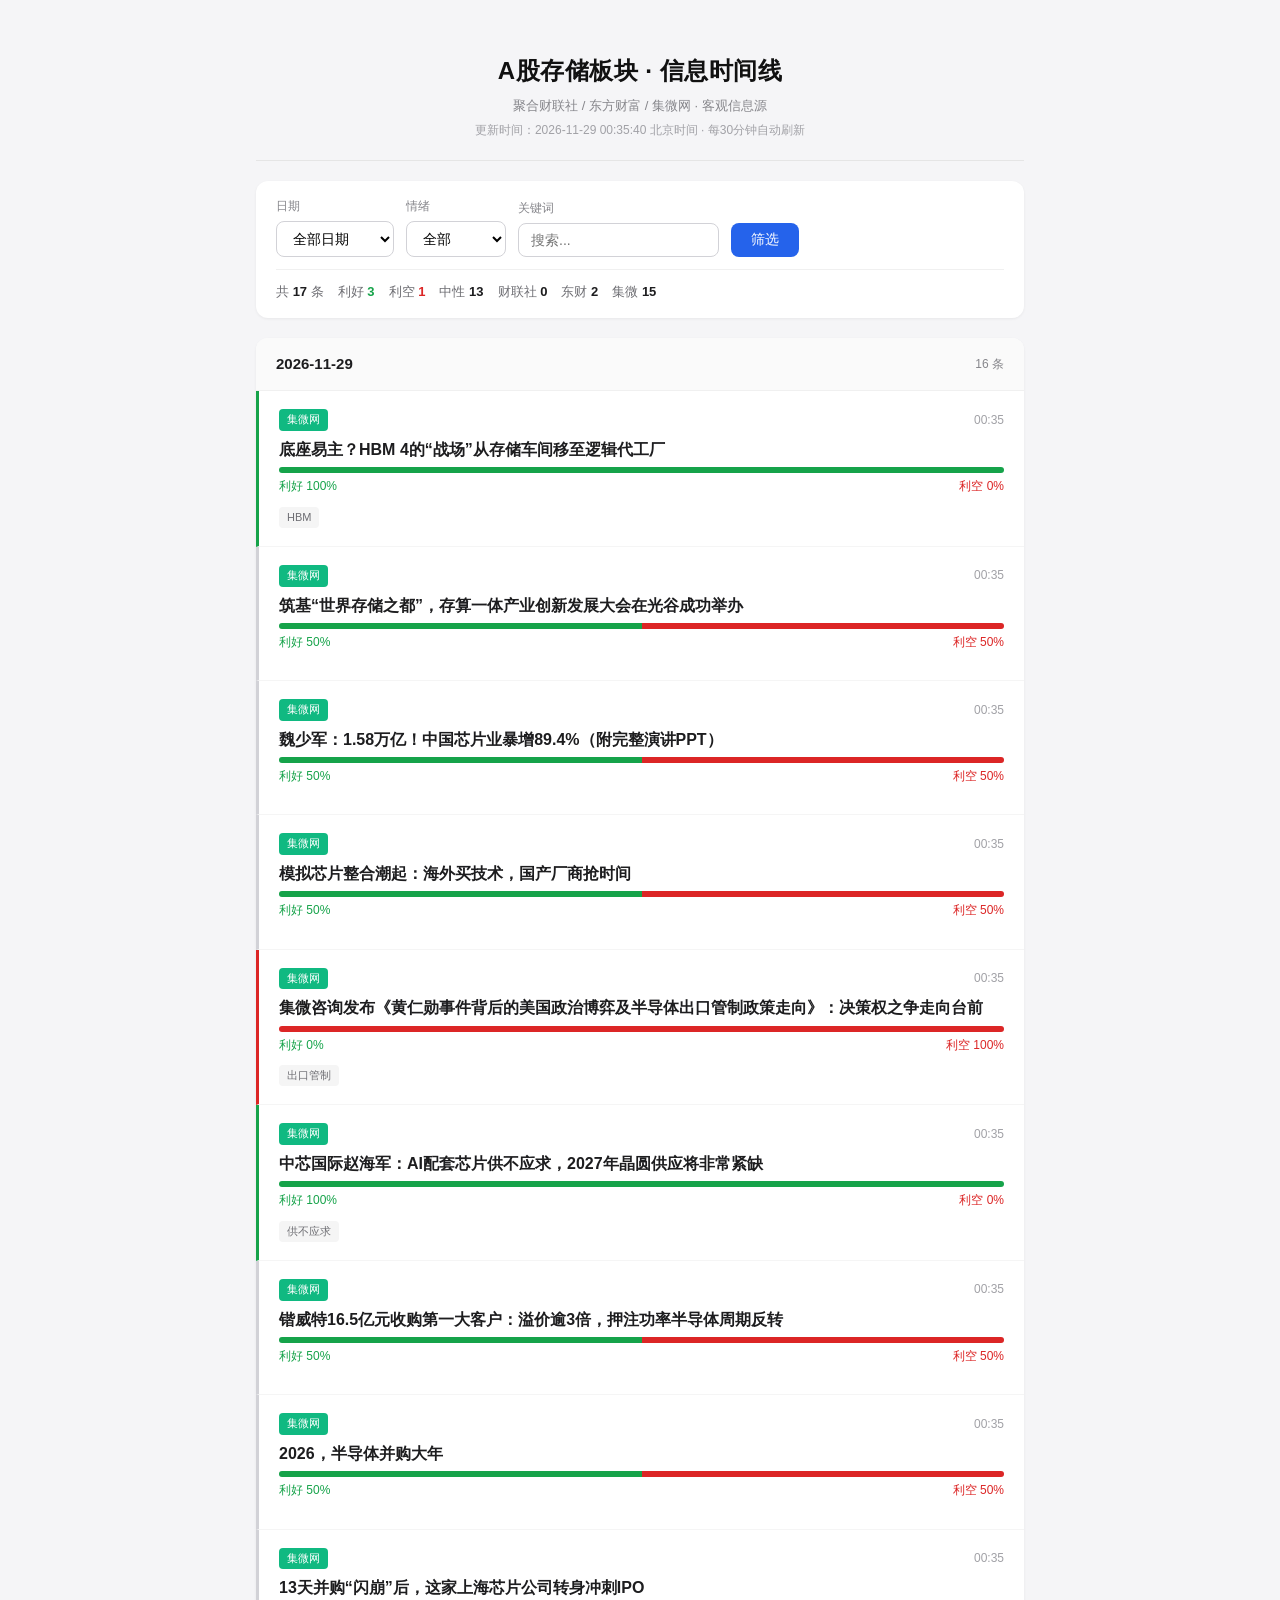
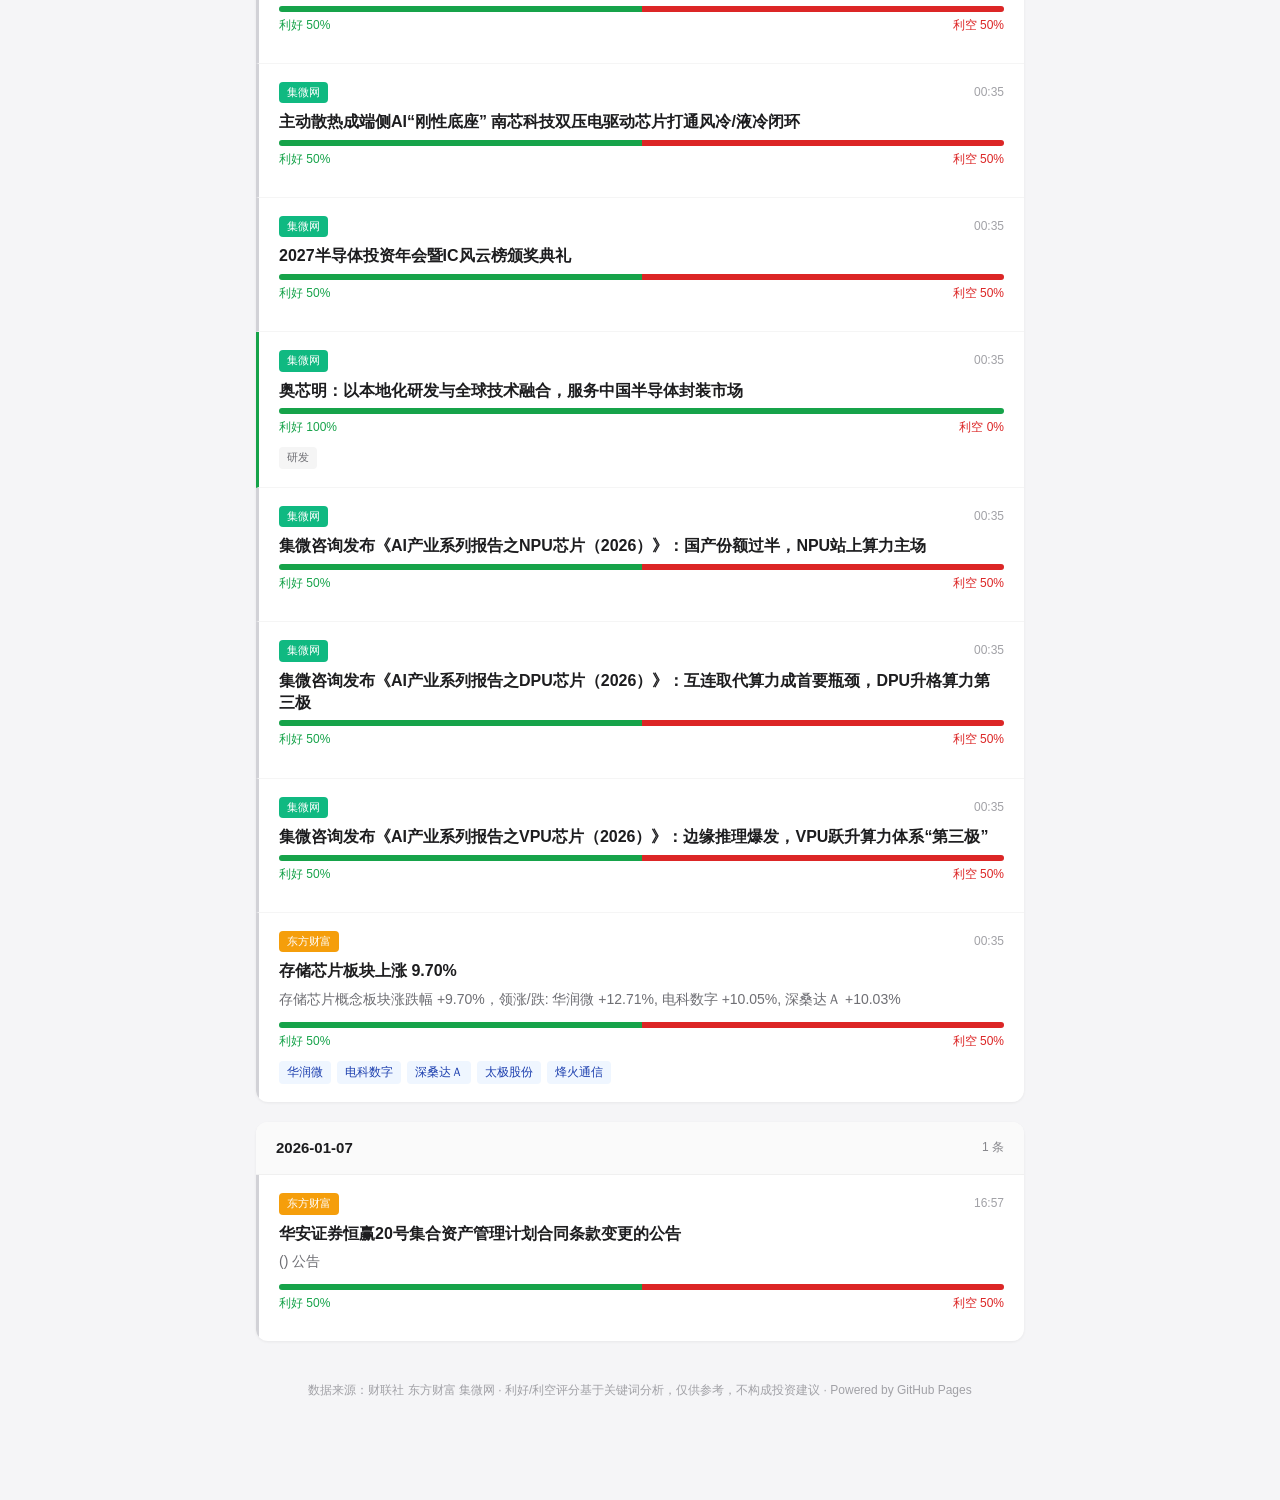
==== commit 39206f28: "auto update 2026-11-29 00:35" ====
--- a/docs/index.html
+++ b/docs/index.html
@@ -59,7 +59,7 @@
 <header class="header">
 <h1>A股存储板块 · 信息时间线</h1>
 <p class="subtitle">聚合财联社 / 东方财富 / 集微网 · 客观信息源</p>
-<p class="update-time">更新时间：2026-11-28 14:07:19 北京时间 · 每30分钟自动刷新</p>
+<p class="update-time">更新时间：2026-11-29 00:35:40 北京时间 · 每30分钟自动刷新</p>
 </header>
 <div class="toolbar">
 <div class="filter-row">
@@ -82,7 +82,7 @@
 <footer class="footer">数据来源：财联社 东方财富 集微网 · 利好/利空评分基于关键词分析，仅供参考，不构成投资建议 · Powered by GitHub Pages</footer>
 </div>
 <script>
-var DATA = {"events": [{"title": "底座易主？HBM 4的“战场”从存储车间移至逻辑代工厂", "summary": "底座易主？HBM 4的“战场”从存储车间移至逻辑代工厂", "source": "jiwei", "source_url": "https://www.laoyaoba.com/n/1146400", "published_at": "2026-11-28T14:07:18", "stocks": [], "stock_names": [], "bullish_pct": 100, "bearish_pct": 0, "sentiment": "bullish", "keywords_matched": ["HBM"]}, {"title": "筑基“世界存储之都”，存算一体产业创新发展大会在光谷成功举办", "summary": "筑基“世界存储之都”，存算一体产业创新发展大会在光谷成功举办", "source": "jiwei", "source_url": "https://www.laoyaoba.com/n/1144261", "published_at": "2026-11-28T14:07:18", "stocks": [], "stock_names": [], "bullish_pct": 50, "bearish_pct": 50, "sentiment": "neutral", "keywords_matched": []}, {"title": "魏少军：1.58万亿！中国芯片业暴增89.4%（附完整演讲PPT）", "summary": "魏少军：1.58万亿！中国芯片业暴增89.4%（附完整演讲PPT）", "source": "jiwei", "source_url": "https://www.laoyaoba.com/n/1143173", "published_at": "2026-11-28T14:07:18", "stocks": [], "stock_names": [], "bullish_pct": 50, "bearish_pct": 50, "sentiment": "neutral", "keywords_matched": []}, {"title": "模拟芯片整合潮起：海外买技术，国产厂商抢时间", "summary": "模拟芯片整合潮起：海外买技术，国产厂商抢时间", "source": "jiwei", "source_url": "https://www.laoyaoba.com/n/1142632", "published_at": "2026-11-28T14:07:18", "stocks": [], "stock_names": [], "bullish_pct": 50, "bearish_pct": 50, "sentiment": "neutral", "keywords_matched": []}, {"title": "集微咨询发布《黄仁勋事件背后的美国政治博弈及半导体出口管制政策走向》：决策权之争走向台前", "summary": "集微咨询发布《黄仁勋事件背后的美国政治博弈及半导体出口管制政策走向》：决策权之争走向台前", "source": "jiwei", "source_url": "https://www.laoyaoba.com/n/1140486", "published_at": "2026-11-28T14:07:18", "stocks": [], "stock_names": [], "bullish_pct": 0, "bearish_pct": 100, "sentiment": "bearish", "keywords_matched": ["出口管制"]}, {"title": "中芯国际赵海军：AI配套芯片供不应求，2027年晶圆供应将非常紧缺", "summary": "中芯国际赵海军：AI配套芯片供不应求，2027年晶圆供应将非常紧缺", "source": "jiwei", "source_url": "https://www.laoyaoba.com/n/1140103", "published_at": "2026-11-28T14:07:18", "stocks": [], "stock_names": [], "bullish_pct": 100, "bearish_pct": 0, "sentiment": "bullish", "keywords_matched": ["供不应求"]}, {"title": "锴威特16.5亿元收购第一大客户：溢价逾3倍，押注功率半导体周期反转", "summary": "锴威特16.5亿元收购第一大客户：溢价逾3倍，押注功率半导体周期反转", "source": "jiwei", "source_url": "https://www.laoyaoba.com/n/1139674", "published_at": "2026-11-28T14:07:18", "stocks": [], "stock_names": [], "bullish_pct": 50, "bearish_pct": 50, "sentiment": "neutral", "keywords_matched": []}, {"title": "2026，半导体并购大年", "summary": "2026，半导体并购大年", "source": "jiwei", "source_url": "https://www.laoyaoba.com/n/1139055", "published_at": "2026-11-28T14:07:18", "stocks": [], "stock_names": [], "bullish_pct": 50, "bearish_pct": 50, "sentiment": "neutral", "keywords_matched": []}, {"title": "13天并购“闪崩”后，这家上海芯片公司转身冲刺IPO", "summary": "13天并购“闪崩”后，这家上海芯片公司转身冲刺IPO", "source": "jiwei", "source_url": "https://www.laoyaoba.com/n/1138943", "published_at": "2026-11-28T14:07:18", "stocks": [], "stock_names": [], "bullish_pct": 50, "bearish_pct": 50, "sentiment": "neutral", "keywords_matched": []}, {"title": "主动散热成端侧AI“刚性底座” 南芯科技双压电驱动芯片打通风冷/液冷闭环", "summary": "主动散热成端侧AI“刚性底座” 南芯科技双压电驱动芯片打通风冷/液冷闭环", "source": "jiwei", "source_url": "https://www.laoyaoba.com/n/1145925", "published_at": "2026-11-28T14:07:18", "stocks": [], "stock_names": [], "bullish_pct": 50, "bearish_pct": 50, "sentiment": "neutral", "keywords_matched": []}, {"title": "2027半导体投资年会暨IC风云榜颁奖典礼", "summary": "2027半导体投资年会暨IC风云榜颁奖典礼", "source": "jiwei", "source_url": "https://www.laoyaoba.com/activity/csn/2027", "published_at": "2026-11-28T14:07:18", "stocks": [], "stock_names": [], "bullish_pct": 50, "bearish_pct": 50, "sentiment": "neutral", "keywords_matched": []}, {"title": "奥芯明：以本地化研发与全球技术融合，服务中国半导体封装市场", "summary": "奥芯明：以本地化研发与全球技术融合，服务中国半导体封装市场", "source": "jiwei", "source_url": "https://www.laoyaoba.com/n/1146871", "published_at": "2026-11-28T14:07:18", "stocks": [], "stock_names": [], "bullish_pct": 100, "bearish_pct": 0, "sentiment": "bullish", "keywords_matched": ["研发"]}, {"title": "集微咨询发布《AI产业系列报告之NPU芯片（2026）》：国产份额过半，NPU站上算力主场", "summary": "集微咨询发布《AI产业系列报告之NPU芯片（2026）》：国产份额过半，NPU站上算力主场", "source": "jiwei", "source_url": "https://www.laoyaoba.com/n/1140241", "published_at": "2026-11-28T14:07:18", "stocks": [], "stock_names": [], "bullish_pct": 50, "bearish_pct": 50, "sentiment": "neutral", "keywords_matched": []}, {"title": "集微咨询发布《AI产业系列报告之DPU芯片（2026）》：互连取代算力成首要瓶颈，DPU升格算力第三极", "summary": "集微咨询发布《AI产业系列报告之DPU芯片（2026）》：互连取代算力成首要瓶颈，DPU升格算力第三极", "source": "jiwei", "source_url": "https://www.laoyaoba.com/n/1140252", "published_at": "2026-11-28T14:07:18", "stocks": [], "stock_names": [], "bullish_pct": 50, "bearish_pct": 50, "sentiment": "neutral", "keywords_matched": []}, {"title": "集微咨询发布《AI产业系列报告之VPU芯片（2026）》：边缘推理爆发，VPU跃升算力体系“第三极”", "summary": "集微咨询发布《AI产业系列报告之VPU芯片（2026）》：边缘推理爆发，VPU跃升算力体系“第三极”", "source": "jiwei", "source_url": "https://www.laoyaoba.com/n/1140223", "published_at": "2026-11-28T14:07:18", "stocks": [], "stock_names": [], "bullish_pct": 50, "bearish_pct": 50, "sentiment": "neutral", "keywords_matched": []}, {"title": "存储芯片板块上涨 9.70%", "summary": "存储芯片概念板块涨跌幅 +9.70%，领涨/跌: 华润微 +12.71%, 电科数字 +10.05%, 深桑达Ａ +10.03%", "source": "eastmoney", "source_url": "https://quote.eastmoney.com/bk/90.BK1139.html", "published_at": "2026-11-28T14:07:16", "stocks": ["688396", "600850", "000032", "002368", "600498"], "stock_names": ["华润微", "电科数字", "深桑达Ａ", "太极股份", "烽火通信"], "bullish_pct": 50, "bearish_pct": 50, "sentiment": "neutral", "keywords_matched": []}, {"title": "华安证券恒赢20号集合资产管理计划合同条款变更的公告", "summary": "() 公告", "source": "eastmoney", "source_url": "", "published_at": "2026-01-07T16:57:51", "stocks": [], "stock_names": [], "bullish_pct": 50, "bearish_pct": 50, "sentiment": "neutral", "keywords_matched": []}], "grouped": {"2026-11-28": [{"title": "底座易主？HBM 4的“战场”从存储车间移至逻辑代工厂", "summary": "底座易主？HBM 4的“战场”从存储车间移至逻辑代工厂", "source": "jiwei", "source_url": "https://www.laoyaoba.com/n/1146400", "published_at": "2026-11-28T14:07:18", "stocks": [], "stock_names": [], "bullish_pct": 100, "bearish_pct": 0, "sentiment": "bullish", "keywords_matched": ["HBM"]}, {"title": "筑基“世界存储之都”，存算一体产业创新发展大会在光谷成功举办", "summary": "筑基“世界存储之都”，存算一体产业创新发展大会在光谷成功举办", "source": "jiwei", "source_url": "https://www.laoyaoba.com/n/1144261", "published_at": "2026-11-28T14:07:18", "stocks": [], "stock_names": [], "bullish_pct": 50, "bearish_pct": 50, "sentiment": "neutral", "keywords_matched": []}, {"title": "魏少军：1.58万亿！中国芯片业暴增89.4%（附完整演讲PPT）", "summary": "魏少军：1.58万亿！中国芯片业暴增89.4%（附完整演讲PPT）", "source": "jiwei", "source_url": "https://www.laoyaoba.com/n/1143173", "published_at": "2026-11-28T14:07:18", "stocks": [], "stock_names": [], "bullish_pct": 50, "bearish_pct": 50, "sentiment": "neutral", "keywords_matched": []}, {"title": "模拟芯片整合潮起：海外买技术，国产厂商抢时间", "summary": "模拟芯片整合潮起：海外买技术，国产厂商抢时间", "source": "jiwei", "source_url": "https://www.laoyaoba.com/n/1142632", "published_at": "2026-11-28T14:07:18", "stocks": [], "stock_names": [], "bullish_pct": 50, "bearish_pct": 50, "sentiment": "neutral", "keywords_matched": []}, {"title": "集微咨询发布《黄仁勋事件背后的美国政治博弈及半导体出口管制政策走向》：决策权之争走向台前", "summary": "集微咨询发布《黄仁勋事件背后的美国政治博弈及半导体出口管制政策走向》：决策权之争走向台前", "source": "jiwei", "source_url": "https://www.laoyaoba.com/n/1140486", "published_at": "2026-11-28T14:07:18", "stocks": [], "stock_names": [], "bullish_pct": 0, "bearish_pct": 100, "sentiment": "bearish", "keywords_matched": ["出口管制"]}, {"title": "中芯国际赵海军：AI配套芯片供不应求，2027年晶圆供应将非常紧缺", "summary": "中芯国际赵海军：AI配套芯片供不应求，2027年晶圆供应将非常紧缺", "source": "jiwei", "source_url": "https://www.laoyaoba.com/n/1140103", "published_at": "2026-11-28T14:07:18", "stocks": [], "stock_names": [], "bullish_pct": 100, "bearish_pct": 0, "sentiment": "bullish", "keywords_matched": ["供不应求"]}, {"title": "锴威特16.5亿元收购第一大客户：溢价逾3倍，押注功率半导体周期反转", "summary": "锴威特16.5亿元收购第一大客户：溢价逾3倍，押注功率半导体周期反转", "source": "jiwei", "source_url": "https://www.laoyaoba.com/n/1139674", "published_at": "2026-11-28T14:07:18", "stocks": [], "stock_names": [], "bullish_pct": 50, "bearish_pct": 50, "sentiment": "neutral", "keywords_matched": []}, {"title": "2026，半导体并购大年", "summary": "2026，半导体并购大年", "source": "jiwei", "source_url": "https://www.laoyaoba.com/n/1139055", "published_at": "2026-11-28T14:07:18", "stocks": [], "stock_names": [], "bullish_pct": 50, "bearish_pct": 50, "sentiment": "neutral", "keywords_matched": []}, {"title": "13天并购“闪崩”后，这家上海芯片公司转身冲刺IPO", "summary": "13天并购“闪崩”后，这家上海芯片公司转身冲刺IPO", "source": "jiwei", "source_url": "https://www.laoyaoba.com/n/1138943", "published_at": "2026-11-28T14:07:18", "stocks": [], "stock_names": [], "bullish_pct": 50, "bearish_pct": 50, "sentiment": "neutral", "keywords_matched": []}, {"title": "主动散热成端侧AI“刚性底座” 南芯科技双压电驱动芯片打通风冷/液冷闭环", "summary": "主动散热成端侧AI“刚性底座” 南芯科技双压电驱动芯片打通风冷/液冷闭环", "source": "jiwei", "source_url": "https://www.laoyaoba.com/n/1145925", "published_at": "2026-11-28T14:07:18", "stocks": [], "stock_names": [], "bullish_pct": 50, "bearish_pct": 50, "sentiment": "neutral", "keywords_matched": []}, {"title": "2027半导体投资年会暨IC风云榜颁奖典礼", "summary": "2027半导体投资年会暨IC风云榜颁奖典礼", "source": "jiwei", "source_url": "https://www.laoyaoba.com/activity/csn/2027", "published_at": "2026-11-28T14:07:18", "stocks": [], "stock_names": [], "bullish_pct": 50, "bearish_pct": 50, "sentiment": "neutral", "keywords_matched": []}, {"title": "奥芯明：以本地化研发与全球技术融合，服务中国半导体封装市场", "summary": "奥芯明：以本地化研发与全球技术融合，服务中国半导体封装市场", "source": "jiwei", "source_url": "https://www.laoyaoba.com/n/1146871", "published_at": "2026-11-28T14:07:18", "stocks": [], "stock_names": [], "bullish_pct": 100, "bearish_pct": 0, "sentiment": "bullish", "keywords_matched": ["研发"]}, {"title": "集微咨询发布《AI产业系列报告之NPU芯片（2026）》：国产份额过半，NPU站上算力主场", "summary": "集微咨询发布《AI产业系列报告之NPU芯片（2026）》：国产份额过半，NPU站上算力主场", "source": "jiwei", "source_url": "https://www.laoyaoba.com/n/1140241", "published_at": "2026-11-28T14:07:18", "stocks": [], "stock_names": [], "bullish_pct": 50, "bearish_pct": 50, "sentiment": "neutral", "keywords_matched": []}, {"title": "集微咨询发布《AI产业系列报告之DPU芯片（2026）》：互连取代算力成首要瓶颈，DPU升格算力第三极", "summary": "集微咨询发布《AI产业系列报告之DPU芯片（2026）》：互连取代算力成首要瓶颈，DPU升格算力第三极", "source": "jiwei", "source_url": "https://www.laoyaoba.com/n/1140252", "published_at": "2026-11-28T14:07:18", "stocks": [], "stock_names": [], "bullish_pct": 50, "bearish_pct": 50, "sentiment": "neutral", "keywords_matched": []}, {"title": "集微咨询发布《AI产业系列报告之VPU芯片（2026）》：边缘推理爆发，VPU跃升算力体系“第三极”", "summary": "集微咨询发布《AI产业系列报告之VPU芯片（2026）》：边缘推理爆发，VPU跃升算力体系“第三极”", "source": "jiwei", "source_url": "https://www.laoyaoba.com/n/1140223", "published_at": "2026-11-28T14:07:18", "stocks": [], "stock_names": [], "bullish_pct": 50, "bearish_pct": 50, "sentiment": "neutral", "keywords_matched": []}, {"title": "存储芯片板块上涨 9.70%", "summary": "存储芯片概念板块涨跌幅 +9.70%，领涨/跌: 华润微 +12.71%, 电科数字 +10.05%, 深桑达Ａ +10.03%", "source": "eastmoney", "source_url": "https://quote.eastmoney.com/bk/90.BK1139.html", "published_at": "2026-11-28T14:07:16", "stocks": ["688396", "600850", "000032", "002368", "600498"], "stock_names": ["华润微", "电科数字", "深桑达Ａ", "太极股份", "烽火通信"], "bullish_pct": 50, "bearish_pct": 50, "sentiment": "neutral", "keywords_matched": []}], "2026-01-07": [{"title": "华安证券恒赢20号集合资产管理计划合同条款变更的公告", "summary": "() 公告", "source": "eastmoney", "source_url": "", "published_at": "2026-01-07T16:57:51", "stocks": [], "stock_names": [], "bullish_pct": 50, "bearish_pct": 50, "sentiment": "neutral", "keywords_matched": []}]}, "stats": {"total": 17, "bullish": 3, "bearish": 1, "neutral": 13, "by_source": {"jiwei": 15, "eastmoney": 2}}, "generated_at": "2026-11-28 14:07:19"};
+var DATA = {"events": [{"title": "底座易主？HBM 4的“战场”从存储车间移至逻辑代工厂", "summary": "底座易主？HBM 4的“战场”从存储车间移至逻辑代工厂", "source": "jiwei", "source_url": "https://www.laoyaoba.com/n/1146400", "published_at": "2026-11-29T00:35:39", "stocks": [], "stock_names": [], "bullish_pct": 100, "bearish_pct": 0, "sentiment": "bullish", "keywords_matched": ["HBM"]}, {"title": "筑基“世界存储之都”，存算一体产业创新发展大会在光谷成功举办", "summary": "筑基“世界存储之都”，存算一体产业创新发展大会在光谷成功举办", "source": "jiwei", "source_url": "https://www.laoyaoba.com/n/1144261", "published_at": "2026-11-29T00:35:39", "stocks": [], "stock_names": [], "bullish_pct": 50, "bearish_pct": 50, "sentiment": "neutral", "keywords_matched": []}, {"title": "魏少军：1.58万亿！中国芯片业暴增89.4%（附完整演讲PPT）", "summary": "魏少军：1.58万亿！中国芯片业暴增89.4%（附完整演讲PPT）", "source": "jiwei", "source_url": "https://www.laoyaoba.com/n/1143173", "published_at": "2026-11-29T00:35:39", "stocks": [], "stock_names": [], "bullish_pct": 50, "bearish_pct": 50, "sentiment": "neutral", "keywords_matched": []}, {"title": "模拟芯片整合潮起：海外买技术，国产厂商抢时间", "summary": "模拟芯片整合潮起：海外买技术，国产厂商抢时间", "source": "jiwei", "source_url": "https://www.laoyaoba.com/n/1142632", "published_at": "2026-11-29T00:35:39", "stocks": [], "stock_names": [], "bullish_pct": 50, "bearish_pct": 50, "sentiment": "neutral", "keywords_matched": []}, {"title": "集微咨询发布《黄仁勋事件背后的美国政治博弈及半导体出口管制政策走向》：决策权之争走向台前", "summary": "集微咨询发布《黄仁勋事件背后的美国政治博弈及半导体出口管制政策走向》：决策权之争走向台前", "source": "jiwei", "source_url": "https://www.laoyaoba.com/n/1140486", "published_at": "2026-11-29T00:35:39", "stocks": [], "stock_names": [], "bullish_pct": 0, "bearish_pct": 100, "sentiment": "bearish", "keywords_matched": ["出口管制"]}, {"title": "中芯国际赵海军：AI配套芯片供不应求，2027年晶圆供应将非常紧缺", "summary": "中芯国际赵海军：AI配套芯片供不应求，2027年晶圆供应将非常紧缺", "source": "jiwei", "source_url": "https://www.laoyaoba.com/n/1140103", "published_at": "2026-11-29T00:35:39", "stocks": [], "stock_names": [], "bullish_pct": 100, "bearish_pct": 0, "sentiment": "bullish", "keywords_matched": ["供不应求"]}, {"title": "锴威特16.5亿元收购第一大客户：溢价逾3倍，押注功率半导体周期反转", "summary": "锴威特16.5亿元收购第一大客户：溢价逾3倍，押注功率半导体周期反转", "source": "jiwei", "source_url": "https://www.laoyaoba.com/n/1139674", "published_at": "2026-11-29T00:35:39", "stocks": [], "stock_names": [], "bullish_pct": 50, "bearish_pct": 50, "sentiment": "neutral", "keywords_matched": []}, {"title": "2026，半导体并购大年", "summary": "2026，半导体并购大年", "source": "jiwei", "source_url": "https://www.laoyaoba.com/n/1139055", "published_at": "2026-11-29T00:35:39", "stocks": [], "stock_names": [], "bullish_pct": 50, "bearish_pct": 50, "sentiment": "neutral", "keywords_matched": []}, {"title": "13天并购“闪崩”后，这家上海芯片公司转身冲刺IPO", "summary": "13天并购“闪崩”后，这家上海芯片公司转身冲刺IPO", "source": "jiwei", "source_url": "https://www.laoyaoba.com/n/1138943", "published_at": "2026-11-29T00:35:39", "stocks": [], "stock_names": [], "bullish_pct": 50, "bearish_pct": 50, "sentiment": "neutral", "keywords_matched": []}, {"title": "主动散热成端侧AI“刚性底座” 南芯科技双压电驱动芯片打通风冷/液冷闭环", "summary": "主动散热成端侧AI“刚性底座” 南芯科技双压电驱动芯片打通风冷/液冷闭环", "source": "jiwei", "source_url": "https://www.laoyaoba.com/n/1145925", "published_at": "2026-11-29T00:35:39", "stocks": [], "stock_names": [], "bullish_pct": 50, "bearish_pct": 50, "sentiment": "neutral", "keywords_matched": []}, {"title": "2027半导体投资年会暨IC风云榜颁奖典礼", "summary": "2027半导体投资年会暨IC风云榜颁奖典礼", "source": "jiwei", "source_url": "https://www.laoyaoba.com/activity/csn/2027", "published_at": "2026-11-29T00:35:39", "stocks": [], "stock_names": [], "bullish_pct": 50, "bearish_pct": 50, "sentiment": "neutral", "keywords_matched": []}, {"title": "奥芯明：以本地化研发与全球技术融合，服务中国半导体封装市场", "summary": "奥芯明：以本地化研发与全球技术融合，服务中国半导体封装市场", "source": "jiwei", "source_url": "https://www.laoyaoba.com/n/1146871", "published_at": "2026-11-29T00:35:39", "stocks": [], "stock_names": [], "bullish_pct": 100, "bearish_pct": 0, "sentiment": "bullish", "keywords_matched": ["研发"]}, {"title": "集微咨询发布《AI产业系列报告之NPU芯片（2026）》：国产份额过半，NPU站上算力主场", "summary": "集微咨询发布《AI产业系列报告之NPU芯片（2026）》：国产份额过半，NPU站上算力主场", "source": "jiwei", "source_url": "https://www.laoyaoba.com/n/1140241", "published_at": "2026-11-29T00:35:39", "stocks": [], "stock_names": [], "bullish_pct": 50, "bearish_pct": 50, "sentiment": "neutral", "keywords_matched": []}, {"title": "集微咨询发布《AI产业系列报告之DPU芯片（2026）》：互连取代算力成首要瓶颈，DPU升格算力第三极", "summary": "集微咨询发布《AI产业系列报告之DPU芯片（2026）》：互连取代算力成首要瓶颈，DPU升格算力第三极", "source": "jiwei", "source_url": "https://www.laoyaoba.com/n/1140252", "published_at": "2026-11-29T00:35:39", "stocks": [], "stock_names": [], "bullish_pct": 50, "bearish_pct": 50, "sentiment": "neutral", "keywords_matched": []}, {"title": "集微咨询发布《AI产业系列报告之VPU芯片（2026）》：边缘推理爆发，VPU跃升算力体系“第三极”", "summary": "集微咨询发布《AI产业系列报告之VPU芯片（2026）》：边缘推理爆发，VPU跃升算力体系“第三极”", "source": "jiwei", "source_url": "https://www.laoyaoba.com/n/1140223", "published_at": "2026-11-29T00:35:39", "stocks": [], "stock_names": [], "bullish_pct": 50, "bearish_pct": 50, "sentiment": "neutral", "keywords_matched": []}, {"title": "存储芯片板块上涨 9.70%", "summary": "存储芯片概念板块涨跌幅 +9.70%，领涨/跌: 华润微 +12.71%, 电科数字 +10.05%, 深桑达Ａ +10.03%", "source": "eastmoney", "source_url": "https://quote.eastmoney.com/bk/90.BK1139.html", "published_at": "2026-11-29T00:35:36", "stocks": ["688396", "600850", "000032", "002368", "600498"], "stock_names": ["华润微", "电科数字", "深桑达Ａ", "太极股份", "烽火通信"], "bullish_pct": 50, "bearish_pct": 50, "sentiment": "neutral", "keywords_matched": []}, {"title": "华安证券恒赢20号集合资产管理计划合同条款变更的公告", "summary": "() 公告", "source": "eastmoney", "source_url": "", "published_at": "2026-01-07T16:57:51", "stocks": [], "stock_names": [], "bullish_pct": 50, "bearish_pct": 50, "sentiment": "neutral", "keywords_matched": []}], "grouped": {"2026-11-29": [{"title": "底座易主？HBM 4的“战场”从存储车间移至逻辑代工厂", "summary": "底座易主？HBM 4的“战场”从存储车间移至逻辑代工厂", "source": "jiwei", "source_url": "https://www.laoyaoba.com/n/1146400", "published_at": "2026-11-29T00:35:39", "stocks": [], "stock_names": [], "bullish_pct": 100, "bearish_pct": 0, "sentiment": "bullish", "keywords_matched": ["HBM"]}, {"title": "筑基“世界存储之都”，存算一体产业创新发展大会在光谷成功举办", "summary": "筑基“世界存储之都”，存算一体产业创新发展大会在光谷成功举办", "source": "jiwei", "source_url": "https://www.laoyaoba.com/n/1144261", "published_at": "2026-11-29T00:35:39", "stocks": [], "stock_names": [], "bullish_pct": 50, "bearish_pct": 50, "sentiment": "neutral", "keywords_matched": []}, {"title": "魏少军：1.58万亿！中国芯片业暴增89.4%（附完整演讲PPT）", "summary": "魏少军：1.58万亿！中国芯片业暴增89.4%（附完整演讲PPT）", "source": "jiwei", "source_url": "https://www.laoyaoba.com/n/1143173", "published_at": "2026-11-29T00:35:39", "stocks": [], "stock_names": [], "bullish_pct": 50, "bearish_pct": 50, "sentiment": "neutral", "keywords_matched": []}, {"title": "模拟芯片整合潮起：海外买技术，国产厂商抢时间", "summary": "模拟芯片整合潮起：海外买技术，国产厂商抢时间", "source": "jiwei", "source_url": "https://www.laoyaoba.com/n/1142632", "published_at": "2026-11-29T00:35:39", "stocks": [], "stock_names": [], "bullish_pct": 50, "bearish_pct": 50, "sentiment": "neutral", "keywords_matched": []}, {"title": "集微咨询发布《黄仁勋事件背后的美国政治博弈及半导体出口管制政策走向》：决策权之争走向台前", "summary": "集微咨询发布《黄仁勋事件背后的美国政治博弈及半导体出口管制政策走向》：决策权之争走向台前", "source": "jiwei", "source_url": "https://www.laoyaoba.com/n/1140486", "published_at": "2026-11-29T00:35:39", "stocks": [], "stock_names": [], "bullish_pct": 0, "bearish_pct": 100, "sentiment": "bearish", "keywords_matched": ["出口管制"]}, {"title": "中芯国际赵海军：AI配套芯片供不应求，2027年晶圆供应将非常紧缺", "summary": "中芯国际赵海军：AI配套芯片供不应求，2027年晶圆供应将非常紧缺", "source": "jiwei", "source_url": "https://www.laoyaoba.com/n/1140103", "published_at": "2026-11-29T00:35:39", "stocks": [], "stock_names": [], "bullish_pct": 100, "bearish_pct": 0, "sentiment": "bullish", "keywords_matched": ["供不应求"]}, {"title": "锴威特16.5亿元收购第一大客户：溢价逾3倍，押注功率半导体周期反转", "summary": "锴威特16.5亿元收购第一大客户：溢价逾3倍，押注功率半导体周期反转", "source": "jiwei", "source_url": "https://www.laoyaoba.com/n/1139674", "published_at": "2026-11-29T00:35:39", "stocks": [], "stock_names": [], "bullish_pct": 50, "bearish_pct": 50, "sentiment": "neutral", "keywords_matched": []}, {"title": "2026，半导体并购大年", "summary": "2026，半导体并购大年", "source": "jiwei", "source_url": "https://www.laoyaoba.com/n/1139055", "published_at": "2026-11-29T00:35:39", "stocks": [], "stock_names": [], "bullish_pct": 50, "bearish_pct": 50, "sentiment": "neutral", "keywords_matched": []}, {"title": "13天并购“闪崩”后，这家上海芯片公司转身冲刺IPO", "summary": "13天并购“闪崩”后，这家上海芯片公司转身冲刺IPO", "source": "jiwei", "source_url": "https://www.laoyaoba.com/n/1138943", "published_at": "2026-11-29T00:35:39", "stocks": [], "stock_names": [], "bullish_pct": 50, "bearish_pct": 50, "sentiment": "neutral", "keywords_matched": []}, {"title": "主动散热成端侧AI“刚性底座” 南芯科技双压电驱动芯片打通风冷/液冷闭环", "summary": "主动散热成端侧AI“刚性底座” 南芯科技双压电驱动芯片打通风冷/液冷闭环", "source": "jiwei", "source_url": "https://www.laoyaoba.com/n/1145925", "published_at": "2026-11-29T00:35:39", "stocks": [], "stock_names": [], "bullish_pct": 50, "bearish_pct": 50, "sentiment": "neutral", "keywords_matched": []}, {"title": "2027半导体投资年会暨IC风云榜颁奖典礼", "summary": "2027半导体投资年会暨IC风云榜颁奖典礼", "source": "jiwei", "source_url": "https://www.laoyaoba.com/activity/csn/2027", "published_at": "2026-11-29T00:35:39", "stocks": [], "stock_names": [], "bullish_pct": 50, "bearish_pct": 50, "sentiment": "neutral", "keywords_matched": []}, {"title": "奥芯明：以本地化研发与全球技术融合，服务中国半导体封装市场", "summary": "奥芯明：以本地化研发与全球技术融合，服务中国半导体封装市场", "source": "jiwei", "source_url": "https://www.laoyaoba.com/n/1146871", "published_at": "2026-11-29T00:35:39", "stocks": [], "stock_names": [], "bullish_pct": 100, "bearish_pct": 0, "sentiment": "bullish", "keywords_matched": ["研发"]}, {"title": "集微咨询发布《AI产业系列报告之NPU芯片（2026）》：国产份额过半，NPU站上算力主场", "summary": "集微咨询发布《AI产业系列报告之NPU芯片（2026）》：国产份额过半，NPU站上算力主场", "source": "jiwei", "source_url": "https://www.laoyaoba.com/n/1140241", "published_at": "2026-11-29T00:35:39", "stocks": [], "stock_names": [], "bullish_pct": 50, "bearish_pct": 50, "sentiment": "neutral", "keywords_matched": []}, {"title": "集微咨询发布《AI产业系列报告之DPU芯片（2026）》：互连取代算力成首要瓶颈，DPU升格算力第三极", "summary": "集微咨询发布《AI产业系列报告之DPU芯片（2026）》：互连取代算力成首要瓶颈，DPU升格算力第三极", "source": "jiwei", "source_url": "https://www.laoyaoba.com/n/1140252", "published_at": "2026-11-29T00:35:39", "stocks": [], "stock_names": [], "bullish_pct": 50, "bearish_pct": 50, "sentiment": "neutral", "keywords_matched": []}, {"title": "集微咨询发布《AI产业系列报告之VPU芯片（2026）》：边缘推理爆发，VPU跃升算力体系“第三极”", "summary": "集微咨询发布《AI产业系列报告之VPU芯片（2026）》：边缘推理爆发，VPU跃升算力体系“第三极”", "source": "jiwei", "source_url": "https://www.laoyaoba.com/n/1140223", "published_at": "2026-11-29T00:35:39", "stocks": [], "stock_names": [], "bullish_pct": 50, "bearish_pct": 50, "sentiment": "neutral", "keywords_matched": []}, {"title": "存储芯片板块上涨 9.70%", "summary": "存储芯片概念板块涨跌幅 +9.70%，领涨/跌: 华润微 +12.71%, 电科数字 +10.05%, 深桑达Ａ +10.03%", "source": "eastmoney", "source_url": "https://quote.eastmoney.com/bk/90.BK1139.html", "published_at": "2026-11-29T00:35:36", "stocks": ["688396", "600850", "000032", "002368", "600498"], "stock_names": ["华润微", "电科数字", "深桑达Ａ", "太极股份", "烽火通信"], "bullish_pct": 50, "bearish_pct": 50, "sentiment": "neutral", "keywords_matched": []}], "2026-01-07": [{"title": "华安证券恒赢20号集合资产管理计划合同条款变更的公告", "summary": "() 公告", "source": "eastmoney", "source_url": "", "published_at": "2026-01-07T16:57:51", "stocks": [], "stock_names": [], "bullish_pct": 50, "bearish_pct": 50, "sentiment": "neutral", "keywords_matched": []}]}, "stats": {"total": 17, "bullish": 3, "bearish": 1, "neutral": 13, "by_source": {"jiwei": 15, "eastmoney": 2}}, "generated_at": "2026-11-29 00:35:40"};
 var SOURCE_LABELS = {cninfo:'巨潮资讯网',eastmoney:'东方财富',cls:'财联社',jiwei:'集微网'};
 var SOURCE_COLORS = {cninfo:'#6366f1',eastmoney:'#f59e0b',cls:'#ef4444',jiwei:'#10b981'};
 
